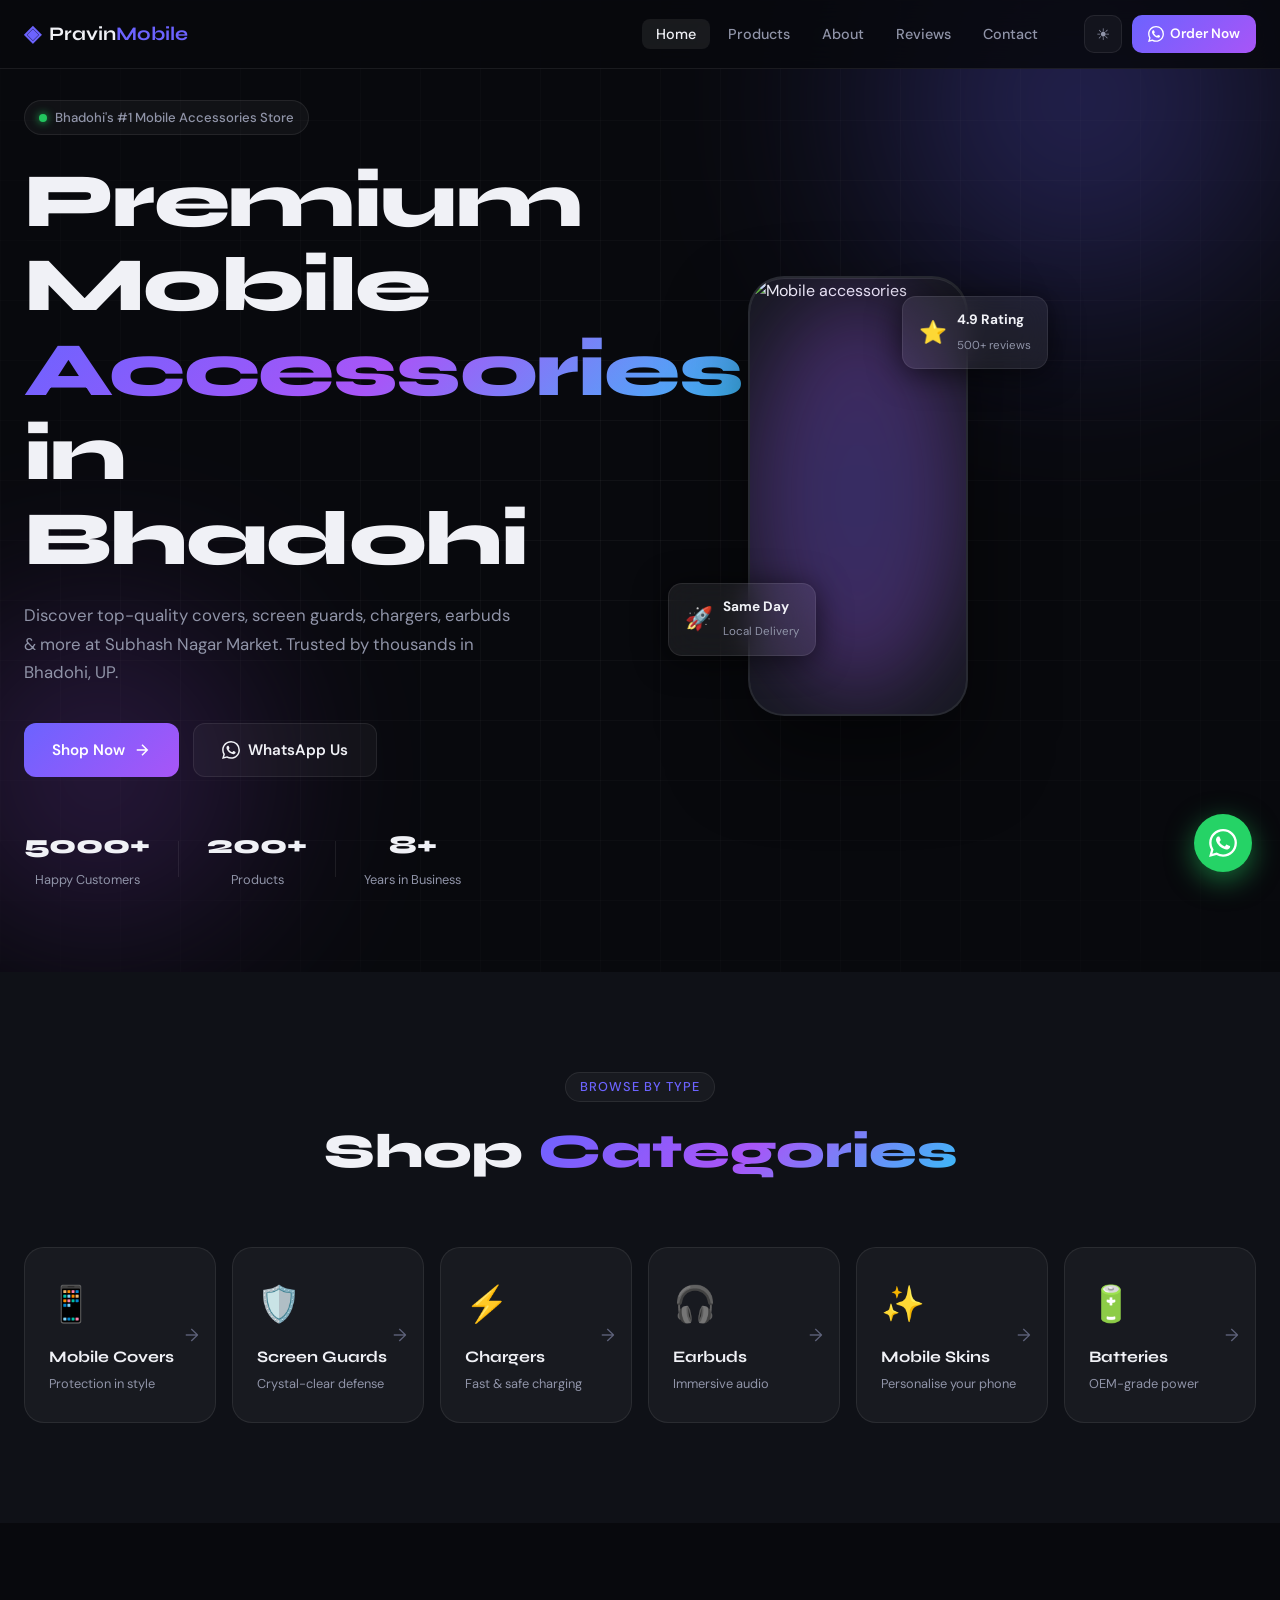
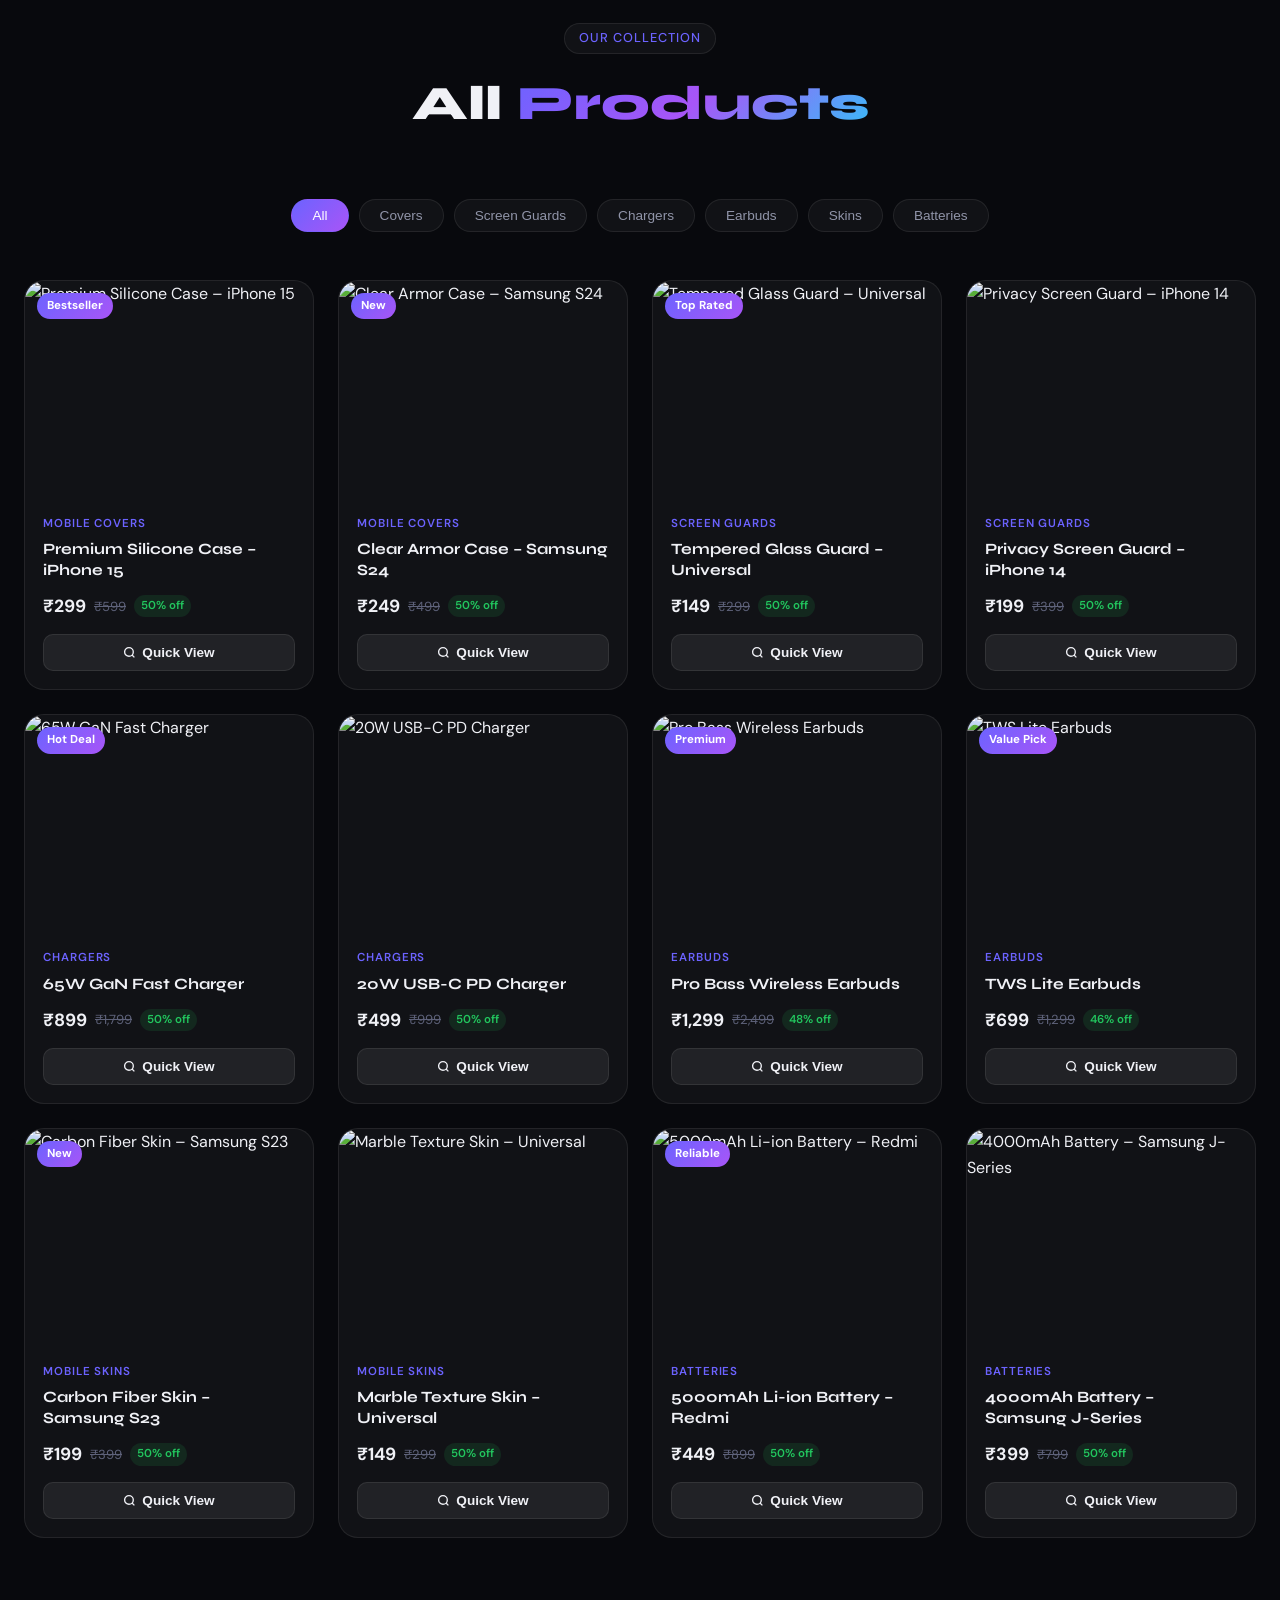
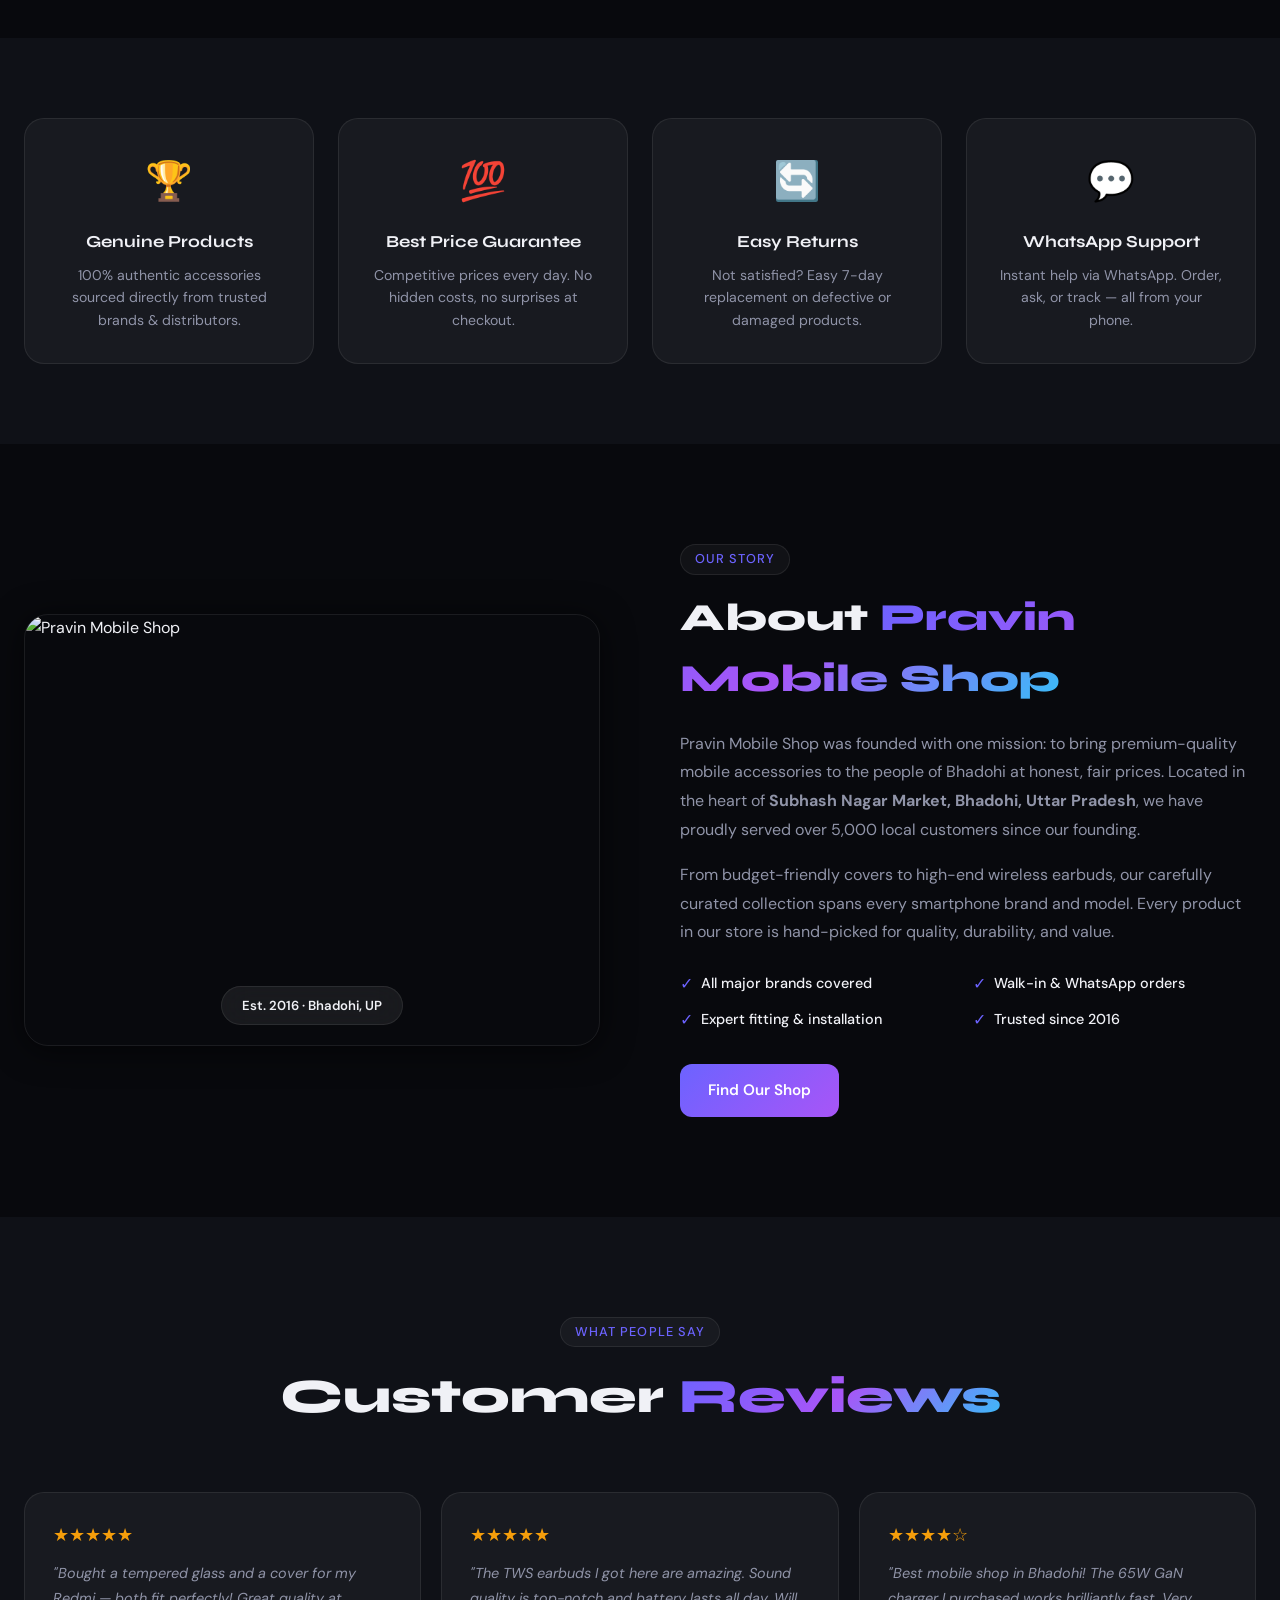
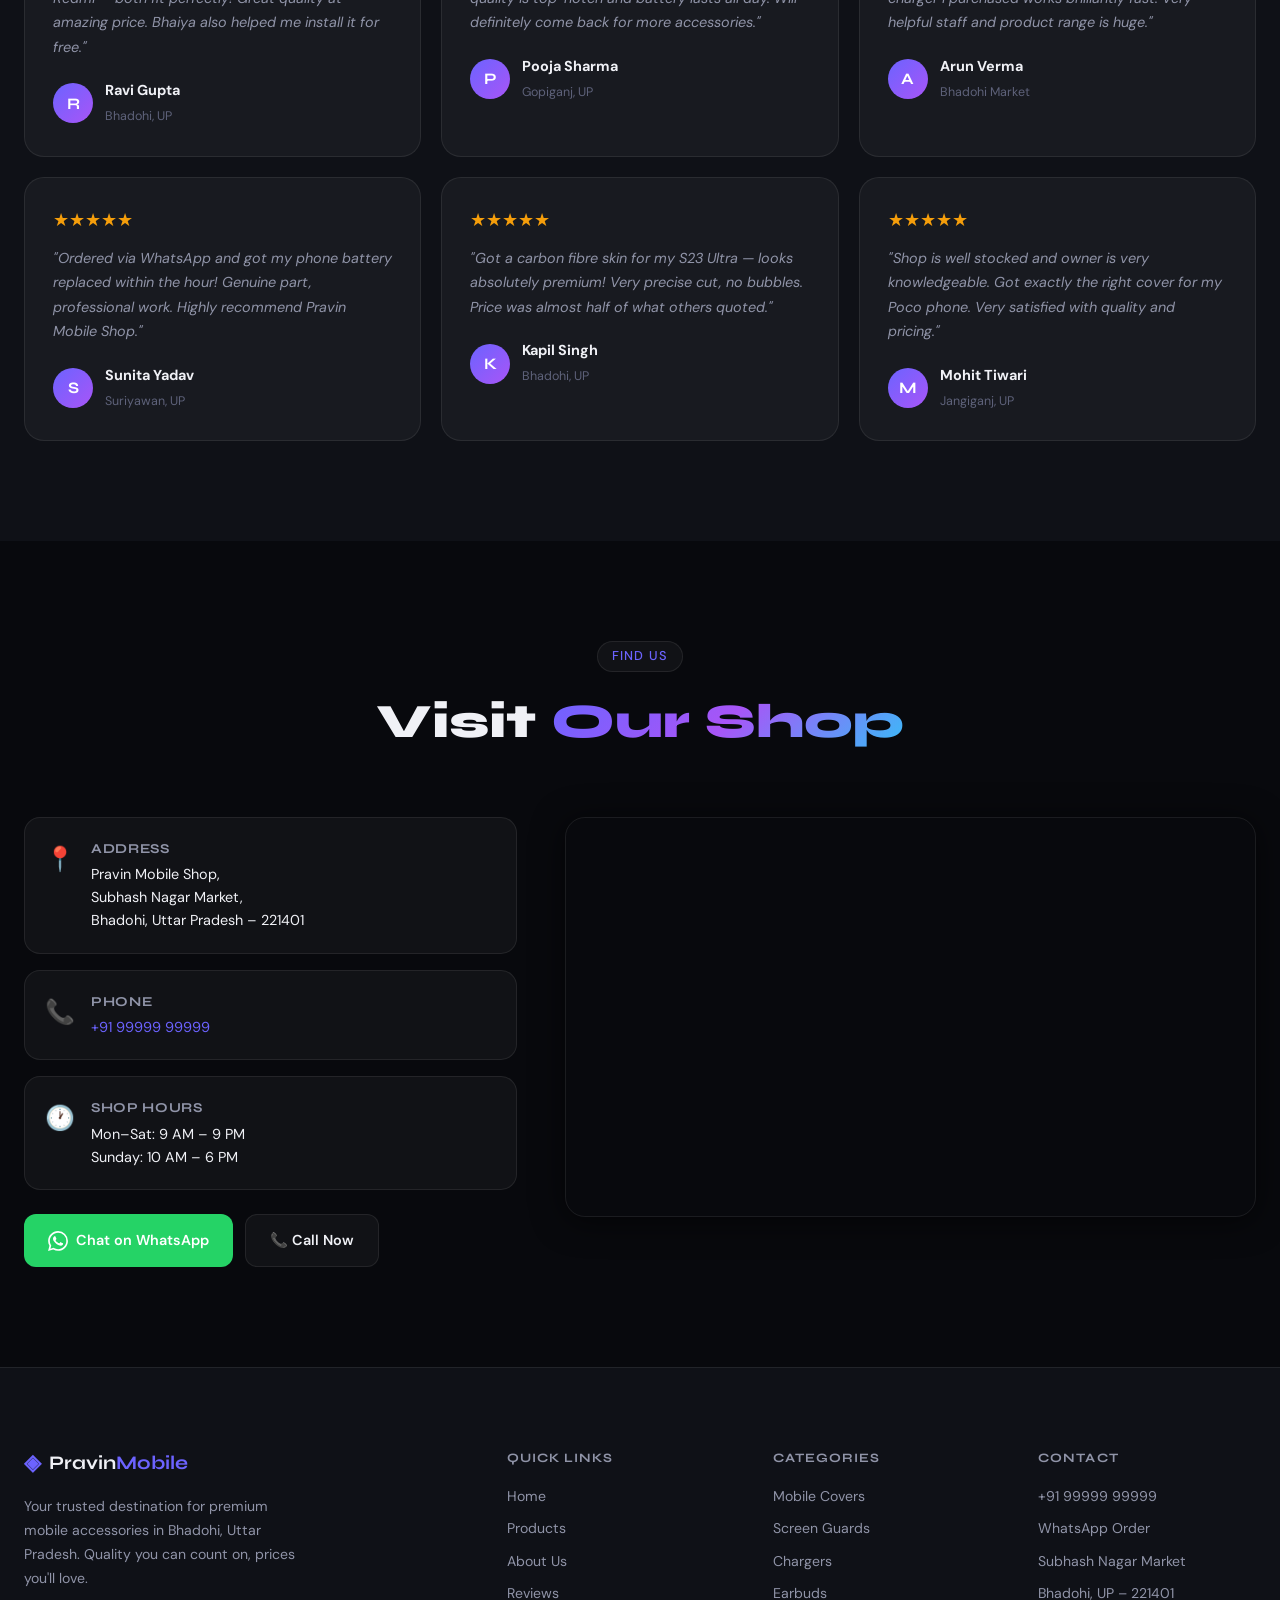
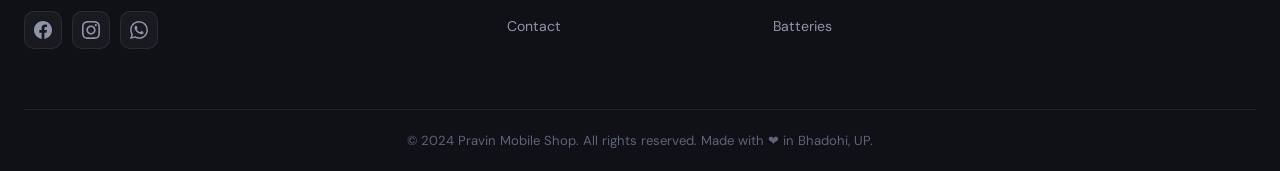
==== index.html @ cf56ceb3 "Add files via upload" ====
<!DOCTYPE html>
<html lang="en" data-theme="dark">
<head>
  <meta charset="UTF-8" />
  <meta name="viewport" content="width=device-width, initial-scale=1.0" />
  <title>Pravin Mobile Shop – Premium Accessories, Bhadohi</title>
  <meta name="description" content="Premium mobile accessories in Bhadohi, UP. Shop covers, screen guards, chargers, earbuds & more at Pravin Mobile Shop, Subhash Nagar Market." />
  <link rel="preconnect" href="https://fonts.googleapis.com" />
  <link rel="preconnect" href="https://fonts.gstatic.com" crossorigin />
  <link href="https://fonts.googleapis.com/css2?family=Syne:wght@400;600;700;800&family=DM+Sans:ital,opsz,wght@0,9..40,300;0,9..40,400;0,9..40,500;1,9..40,300&display=swap" rel="stylesheet" />
  <link rel="stylesheet" href="style.css" />
</head>
<body>

  <!-- LOADER -->
  <div id="loader">
    <div class="loader-inner">
      <div class="loader-logo">P</div>
      <div class="loader-bar"><span></span></div>
    </div>
  </div>

  <!-- NAVBAR -->
  <nav id="navbar">
    <div class="nav-container">
      <a href="#home" class="nav-logo">
        <span class="logo-icon">◈</span>
        <span>Pravin<em>Mobile</em></span>
      </a>
      <ul class="nav-links" id="navLinks">
        <li><a href="#home" class="nav-link active">Home</a></li>
        <li><a href="#products" class="nav-link">Products</a></li>
        <li><a href="#about" class="nav-link">About</a></li>
        <li><a href="#reviews" class="nav-link">Reviews</a></li>
        <li><a href="#contact" class="nav-link">Contact</a></li>
      </ul>
      <div class="nav-actions">
        <button class="theme-toggle" id="themeToggle" aria-label="Toggle theme">
          <span class="theme-icon">☀</span>
        </button>
        <a href="https://wa.me/919999999999" class="btn-nav-cta" target="_blank">
          <svg width="16" height="16" viewBox="0 0 24 24" fill="currentColor"><path d="M17.472 14.382c-.297-.149-1.758-.867-2.03-.967-.273-.099-.471-.148-.67.15-.197.297-.767.966-.94 1.164-.173.199-.347.223-.644.075-.297-.15-1.255-.463-2.39-1.475-.883-.788-1.48-1.761-1.653-2.059-.173-.297-.018-.458.13-.606.134-.133.298-.347.446-.52.149-.174.198-.298.298-.497.099-.198.05-.371-.025-.52-.075-.149-.669-1.612-.916-2.207-.242-.579-.487-.5-.669-.51-.173-.008-.371-.01-.57-.01-.198 0-.52.074-.792.372-.272.297-1.04 1.016-1.04 2.479 0 1.462 1.065 2.875 1.213 3.074.149.198 2.096 3.2 5.077 4.487.709.306 1.262.489 1.694.625.712.227 1.36.195 1.871.118.571-.085 1.758-.719 2.006-1.413.248-.694.248-1.289.173-1.413-.074-.124-.272-.198-.57-.347m-5.421 7.403h-.004a9.87 9.87 0 01-5.031-1.378l-.361-.214-3.741.982.998-3.648-.235-.374a9.86 9.86 0 01-1.51-5.26c.001-5.45 4.436-9.884 9.888-9.884 2.64 0 5.122 1.03 6.988 2.898a9.825 9.825 0 012.893 6.994c-.003 5.45-4.437 9.884-9.885 9.884m8.413-18.297A11.815 11.815 0 0012.05 0C5.495 0 .16 5.335.157 11.892c0 2.096.547 4.142 1.588 5.945L.057 24l6.305-1.654a11.882 11.882 0 005.683 1.448h.005c6.554 0 11.89-5.335 11.893-11.893a11.821 11.821 0 00-3.48-8.413z"/></svg>
          Order Now
        </a>
        <button class="hamburger" id="hamburger" aria-label="Menu">
          <span></span><span></span><span></span>
        </button>
      </div>
    </div>
  </nav>

  <!-- HERO -->
  <section id="home" class="hero">
    <div class="hero-bg">
      <div class="hero-orb orb-1"></div>
      <div class="hero-orb orb-2"></div>
      <div class="hero-grid"></div>
    </div>
    <div class="hero-content">
      <div class="hero-badge reveal">
        <span class="badge-dot"></span>
        Bhadohi's #1 Mobile Accessories Store
      </div>
      <h1 class="hero-title reveal">
        Premium Mobile<br/>
        <span class="gradient-text">Accessories</span><br/>
        in Bhadohi
      </h1>
      <p class="hero-sub reveal">
        Discover top-quality covers, screen guards, chargers, earbuds & more at Subhash Nagar Market. Trusted by thousands in Bhadohi, UP.
      </p>
      <div class="hero-cta reveal">
        <a href="#products" class="btn-primary">
          Shop Now
          <svg width="18" height="18" viewBox="0 0 24 24" fill="none" stroke="currentColor" stroke-width="2"><path d="M5 12h14M12 5l7 7-7 7"/></svg>
        </a>
        <a href="https://wa.me/919999999999" class="btn-ghost" target="_blank">
          <svg width="18" height="18" viewBox="0 0 24 24" fill="currentColor"><path d="M17.472 14.382c-.297-.149-1.758-.867-2.03-.967-.273-.099-.471-.148-.67.15-.197.297-.767.966-.94 1.164-.173.199-.347.223-.644.075-.297-.15-1.255-.463-2.39-1.475-.883-.788-1.48-1.761-1.653-2.059-.173-.297-.018-.458.13-.606.134-.133.298-.347.446-.52.149-.174.198-.298.298-.497.099-.198.05-.371-.025-.52-.075-.149-.669-1.612-.916-2.207-.242-.579-.487-.5-.669-.51-.173-.008-.371-.01-.57-.01-.198 0-.52.074-.792.372-.272.297-1.04 1.016-1.04 2.479 0 1.462 1.065 2.875 1.213 3.074.149.198 2.096 3.2 5.077 4.487.709.306 1.262.489 1.694.625.712.227 1.36.195 1.871.118.571-.085 1.758-.719 2.006-1.413.248-.694.248-1.289.173-1.413-.074-.124-.272-.198-.57-.347m-5.421 7.403h-.004a9.87 9.87 0 01-5.031-1.378l-.361-.214-3.741.982.998-3.648-.235-.374a9.86 9.86 0 01-1.51-5.26c.001-5.45 4.436-9.884 9.888-9.884 2.64 0 5.122 1.03 6.988 2.898a9.825 9.825 0 012.893 6.994c-.003 5.45-4.437 9.884-9.885 9.884m8.413-18.297A11.815 11.815 0 0012.05 0C5.495 0 .16 5.335.157 11.892c0 2.096.547 4.142 1.588 5.945L.057 24l6.305-1.654a11.882 11.882 0 005.683 1.448h.005c6.554 0 11.89-5.335 11.893-11.893a11.821 11.821 0 00-3.48-8.413z"/></svg>
          WhatsApp Us
        </a>
      </div>
      <div class="hero-stats reveal">
        <div class="stat"><strong>5000+</strong><span>Happy Customers</span></div>
        <div class="stat-divider"></div>
        <div class="stat"><strong>200+</strong><span>Products</span></div>
        <div class="stat-divider"></div>
        <div class="stat"><strong>8+</strong><span>Years in Business</span></div>
      </div>
    </div>
    <div class="hero-visual reveal">
      <div class="phone-mockup">
        <div class="phone-screen">
          <img src="https://images.unsplash.com/photo-1601593346740-925612772716?w=300&q=80" alt="Mobile accessories" />
        </div>
        <div class="phone-glow"></div>
      </div>
      <div class="floating-card card-1 reveal">
        <span class="fc-icon">⭐</span>
        <div><strong>4.9 Rating</strong><small>500+ reviews</small></div>
      </div>
      <div class="floating-card card-2 reveal">
        <span class="fc-icon">🚀</span>
        <div><strong>Same Day</strong><small>Local Delivery</small></div>
      </div>
    </div>
  </section>

  <!-- CATEGORIES -->
  <section class="categories-section">
    <div class="container">
      <div class="section-header reveal">
        <span class="section-tag">Browse by type</span>
        <h2>Shop <span class="gradient-text">Categories</span></h2>
      </div>
      <div class="categories-grid">
        <div class="cat-card reveal" data-cat="covers">
          <div class="cat-icon">📱</div>
          <h3>Mobile Covers</h3>
          <p>Protection in style</p>
          <span class="cat-arrow">→</span>
        </div>
        <div class="cat-card reveal" data-cat="screenguards">
          <div class="cat-icon">🛡️</div>
          <h3>Screen Guards</h3>
          <p>Crystal-clear defense</p>
          <span class="cat-arrow">→</span>
        </div>
        <div class="cat-card reveal" data-cat="chargers">
          <div class="cat-icon">⚡</div>
          <h3>Chargers</h3>
          <p>Fast & safe charging</p>
          <span class="cat-arrow">→</span>
        </div>
        <div class="cat-card reveal" data-cat="earbuds">
          <div class="cat-icon">🎧</div>
          <h3>Earbuds</h3>
          <p>Immersive audio</p>
          <span class="cat-arrow">→</span>
        </div>
        <div class="cat-card reveal" data-cat="skins">
          <div class="cat-icon">✨</div>
          <h3>Mobile Skins</h3>
          <p>Personalise your phone</p>
          <span class="cat-arrow">→</span>
        </div>
        <div class="cat-card reveal" data-cat="batteries">
          <div class="cat-icon">🔋</div>
          <h3>Batteries</h3>
          <p>OEM-grade power</p>
          <span class="cat-arrow">→</span>
        </div>
      </div>
    </div>
  </section>

  <!-- PRODUCTS -->
  <section id="products" class="products-section">
    <div class="container">
      <div class="section-header reveal">
        <span class="section-tag">Our Collection</span>
        <h2>All <span class="gradient-text">Products</span></h2>
      </div>
      <div class="filter-bar reveal">
        <button class="filter-btn active" data-filter="all">All</button>
        <button class="filter-btn" data-filter="covers">Covers</button>
        <button class="filter-btn" data-filter="screenguards">Screen Guards</button>
        <button class="filter-btn" data-filter="chargers">Chargers</button>
        <button class="filter-btn" data-filter="earbuds">Earbuds</button>
        <button class="filter-btn" data-filter="skins">Skins</button>
        <button class="filter-btn" data-filter="batteries">Batteries</button>
      </div>
      <div class="products-grid" id="productsGrid">
        <!-- injected by JS -->
      </div>
    </div>
  </section>

  <!-- TRUST SECTION -->
  <section class="trust-section">
    <div class="container">
      <div class="trust-grid">
        <div class="trust-item reveal">
          <div class="trust-icon">🏆</div>
          <h3>Genuine Products</h3>
          <p>100% authentic accessories sourced directly from trusted brands & distributors.</p>
        </div>
        <div class="trust-item reveal">
          <div class="trust-icon">💯</div>
          <h3>Best Price Guarantee</h3>
          <p>Competitive prices every day. No hidden costs, no surprises at checkout.</p>
        </div>
        <div class="trust-item reveal">
          <div class="trust-icon">🔄</div>
          <h3>Easy Returns</h3>
          <p>Not satisfied? Easy 7-day replacement on defective or damaged products.</p>
        </div>
        <div class="trust-item reveal">
          <div class="trust-icon">💬</div>
          <h3>WhatsApp Support</h3>
          <p>Instant help via WhatsApp. Order, ask, or track — all from your phone.</p>
        </div>
      </div>
    </div>
  </section>

  <!-- ABOUT -->
  <section id="about" class="about-section">
    <div class="container">
      <div class="about-grid">
        <div class="about-visual reveal">
          <div class="about-img-wrap">
            <img src="https://images.unsplash.com/photo-1472851294608-062f824d29cc?w=600&q=80" alt="Pravin Mobile Shop" />
            <div class="about-badge-pill">Est. 2016 · Bhadohi, UP</div>
          </div>
        </div>
        <div class="about-text reveal">
          <span class="section-tag">Our Story</span>
          <h2>About <span class="gradient-text">Pravin Mobile Shop</span></h2>
          <p>Pravin Mobile Shop was founded with one mission: to bring premium-quality mobile accessories to the people of Bhadohi at honest, fair prices. Located in the heart of <strong>Subhash Nagar Market, Bhadohi, Uttar Pradesh</strong>, we have proudly served over 5,000 local customers since our founding.</p>
          <p>From budget-friendly covers to high-end wireless earbuds, our carefully curated collection spans every smartphone brand and model. Every product in our store is hand-picked for quality, durability, and value.</p>
          <div class="about-highlights">
            <div class="ah-item"><span>✓</span> All major brands covered</div>
            <div class="ah-item"><span>✓</span> Walk-in & WhatsApp orders</div>
            <div class="ah-item"><span>✓</span> Expert fitting & installation</div>
            <div class="ah-item"><span>✓</span> Trusted since 2016</div>
          </div>
          <a href="#contact" class="btn-primary">Find Our Shop</a>
        </div>
      </div>
    </div>
  </section>

  <!-- REVIEWS -->
  <section id="reviews" class="reviews-section">
    <div class="container">
      <div class="section-header reveal">
        <span class="section-tag">What people say</span>
        <h2>Customer <span class="gradient-text">Reviews</span></h2>
      </div>
      <div class="reviews-grid">
        <div class="review-card reveal">
          <div class="review-stars">★★★★★</div>
          <p>"Bought a tempered glass and a cover for my Redmi — both fit perfectly! Great quality at amazing price. Bhaiya also helped me install it for free."</p>
          <div class="reviewer">
            <div class="reviewer-avatar">R</div>
            <div><strong>Ravi Gupta</strong><small>Bhadohi, UP</small></div>
          </div>
        </div>
        <div class="review-card reveal">
          <div class="review-stars">★★★★★</div>
          <p>"The TWS earbuds I got here are amazing. Sound quality is top-notch and battery lasts all day. Will definitely come back for more accessories."</p>
          <div class="reviewer">
            <div class="reviewer-avatar">P</div>
            <div><strong>Pooja Sharma</strong><small>Gopiganj, UP</small></div>
          </div>
        </div>
        <div class="review-card reveal">
          <div class="review-stars">★★★★☆</div>
          <p>"Best mobile shop in Bhadohi! The 65W GaN charger I purchased works brilliantly fast. Very helpful staff and product range is huge."</p>
          <div class="reviewer">
            <div class="reviewer-avatar">A</div>
            <div><strong>Arun Verma</strong><small>Bhadohi Market</small></div>
          </div>
        </div>
        <div class="review-card reveal">
          <div class="review-stars">★★★★★</div>
          <p>"Ordered via WhatsApp and got my phone battery replaced within the hour! Genuine part, professional work. Highly recommend Pravin Mobile Shop."</p>
          <div class="reviewer">
            <div class="reviewer-avatar">S</div>
            <div><strong>Sunita Yadav</strong><small>Suriyawan, UP</small></div>
          </div>
        </div>
        <div class="review-card reveal">
          <div class="review-stars">★★★★★</div>
          <p>"Got a carbon fibre skin for my S23 Ultra — looks absolutely premium! Very precise cut, no bubbles. Price was almost half of what others quoted."</p>
          <div class="reviewer">
            <div class="reviewer-avatar">K</div>
            <div><strong>Kapil Singh</strong><small>Bhadohi, UP</small></div>
          </div>
        </div>
        <div class="review-card reveal">
          <div class="review-stars">★★★★★</div>
          <p>"Shop is well stocked and owner is very knowledgeable. Got exactly the right cover for my Poco phone. Very satisfied with quality and pricing."</p>
          <div class="reviewer">
            <div class="reviewer-avatar">M</div>
            <div><strong>Mohit Tiwari</strong><small>Jangiganj, UP</small></div>
          </div>
        </div>
      </div>
    </div>
  </section>

  <!-- MAP + CONTACT -->
  <section id="contact" class="contact-section">
    <div class="container">
      <div class="section-header reveal">
        <span class="section-tag">Find Us</span>
        <h2>Visit <span class="gradient-text">Our Shop</span></h2>
      </div>
      <div class="contact-grid">
        <div class="contact-info reveal">
          <div class="contact-card">
            <div class="cc-icon">📍</div>
            <div>
              <h4>Address</h4>
              <p>Pravin Mobile Shop,<br/>Subhash Nagar Market,<br/>Bhadohi, Uttar Pradesh – 221401</p>
            </div>
          </div>
          <div class="contact-card">
            <div class="cc-icon">📞</div>
            <div>
              <h4>Phone</h4>
              <p><a href="tel:+919999999999">+91 99999 99999</a></p>
            </div>
          </div>
          <div class="contact-card">
            <div class="cc-icon">🕐</div>
            <div>
              <h4>Shop Hours</h4>
              <p>Mon–Sat: 9 AM – 9 PM<br/>Sunday: 10 AM – 6 PM</p>
            </div>
          </div>
          <div class="contact-actions">
            <a href="https://wa.me/919999999999" class="btn-whatsapp" target="_blank">
              <svg width="20" height="20" viewBox="0 0 24 24" fill="currentColor"><path d="M17.472 14.382c-.297-.149-1.758-.867-2.03-.967-.273-.099-.471-.148-.67.15-.197.297-.767.966-.94 1.164-.173.199-.347.223-.644.075-.297-.15-1.255-.463-2.39-1.475-.883-.788-1.48-1.761-1.653-2.059-.173-.297-.018-.458.13-.606.134-.133.298-.347.446-.52.149-.174.198-.298.298-.497.099-.198.05-.371-.025-.52-.075-.149-.669-1.612-.916-2.207-.242-.579-.487-.5-.669-.51-.173-.008-.371-.01-.57-.01-.198 0-.52.074-.792.372-.272.297-1.04 1.016-1.04 2.479 0 1.462 1.065 2.875 1.213 3.074.149.198 2.096 3.2 5.077 4.487.709.306 1.262.489 1.694.625.712.227 1.36.195 1.871.118.571-.085 1.758-.719 2.006-1.413.248-.694.248-1.289.173-1.413-.074-.124-.272-.198-.57-.347m-5.421 7.403h-.004a9.87 9.87 0 01-5.031-1.378l-.361-.214-3.741.982.998-3.648-.235-.374a9.86 9.86 0 01-1.51-5.26c.001-5.45 4.436-9.884 9.888-9.884 2.64 0 5.122 1.03 6.988 2.898a9.825 9.825 0 012.893 6.994c-.003 5.45-4.437 9.884-9.885 9.884m8.413-18.297A11.815 11.815 0 0012.05 0C5.495 0 .16 5.335.157 11.892c0 2.096.547 4.142 1.588 5.945L.057 24l6.305-1.654a11.882 11.882 0 005.683 1.448h.005c6.554 0 11.89-5.335 11.893-11.893a11.821 11.821 0 00-3.48-8.413z"/></svg>
              Chat on WhatsApp
            </a>
            <a href="tel:+919999999999" class="btn-call">
              📞 Call Now
            </a>
          </div>
        </div>
        <div class="map-wrap reveal">
          <iframe
            src="https://www.google.com/maps/embed?pb=!1m18!1m12!1m3!1d57802.42831753!2d82.5432!3d25.3974!2m3!1f0!2f0!3f0!3m2!1i1024!2i768!4f13.1!3m3!1m2!1s0x398fc6be13d49a6f%3A0x20f4dde5e0bd2c40!2sBhadohi%2C%20Uttar%20Pradesh!5e0!3m2!1sen!2sin!4v1234567890"
            width="100%" height="100%" style="border:0;" allowfullscreen="" loading="lazy" referrerpolicy="no-referrer-when-downgrade" title="Pravin Mobile Shop Location">
          </iframe>
        </div>
      </div>
    </div>
  </section>

  <!-- FOOTER -->
  <footer class="footer">
    <div class="container">
      <div class="footer-grid">
        <div class="footer-brand">
          <a href="#home" class="nav-logo">
            <span class="logo-icon">◈</span>
            <span>Pravin<em>Mobile</em></span>
          </a>
          <p>Your trusted destination for premium mobile accessories in Bhadohi, Uttar Pradesh. Quality you can count on, prices you'll love.</p>
          <div class="social-links">
            <a href="#" aria-label="Facebook" class="social-btn">
              <svg width="18" height="18" viewBox="0 0 24 24" fill="currentColor"><path d="M24 12.073c0-6.627-5.373-12-12-12s-12 5.373-12 12c0 5.99 4.388 10.954 10.125 11.854v-8.385H7.078v-3.47h3.047V9.43c0-3.007 1.792-4.669 4.533-4.669 1.312 0 2.686.235 2.686.235v2.953H15.83c-1.491 0-1.956.925-1.956 1.874v2.25h3.328l-.532 3.47h-2.796v8.385C19.612 23.027 24 18.062 24 12.073z"/></svg>
            </a>
            <a href="#" aria-label="Instagram" class="social-btn">
              <svg width="18" height="18" viewBox="0 0 24 24" fill="currentColor"><path d="M12 2.163c3.204 0 3.584.012 4.85.07 3.252.148 4.771 1.691 4.919 4.919.058 1.265.069 1.645.069 4.849 0 3.205-.012 3.584-.069 4.849-.149 3.225-1.664 4.771-4.919 4.919-1.266.058-1.644.07-4.85.07-3.204 0-3.584-.012-4.849-.07-3.26-.149-4.771-1.699-4.919-4.92-.058-1.265-.07-1.644-.07-4.849 0-3.204.013-3.583.07-4.849.149-3.227 1.664-4.771 4.919-4.919 1.266-.057 1.645-.069 4.849-.069zm0-2.163c-3.259 0-3.667.014-4.947.072-4.358.2-6.78 2.618-6.98 6.98-.059 1.281-.073 1.689-.073 4.948 0 3.259.014 3.668.072 4.948.2 4.358 2.618 6.78 6.98 6.98 1.281.058 1.689.072 4.948.072 3.259 0 3.668-.014 4.948-.072 4.354-.2 6.782-2.618 6.979-6.98.059-1.28.073-1.689.073-4.948 0-3.259-.014-3.667-.072-4.947-.196-4.354-2.617-6.78-6.979-6.98-1.281-.059-1.69-.073-4.949-.073zm0 5.838c-3.403 0-6.162 2.759-6.162 6.162s2.759 6.163 6.162 6.163 6.162-2.759 6.162-6.163c0-3.403-2.759-6.162-6.162-6.162zm0 10.162c-2.209 0-4-1.79-4-4 0-2.209 1.791-4 4-4s4 1.791 4 4c0 2.21-1.791 4-4 4zm6.406-11.845c-.796 0-1.441.645-1.441 1.44s.645 1.44 1.441 1.44c.795 0 1.439-.645 1.439-1.44s-.644-1.44-1.439-1.44z"/></svg>
            </a>
            <a href="https://wa.me/919999999999" aria-label="WhatsApp" class="social-btn">
              <svg width="18" height="18" viewBox="0 0 24 24" fill="currentColor"><path d="M17.472 14.382c-.297-.149-1.758-.867-2.03-.967-.273-.099-.471-.148-.67.15-.197.297-.767.966-.94 1.164-.173.199-.347.223-.644.075-.297-.15-1.255-.463-2.39-1.475-.883-.788-1.48-1.761-1.653-2.059-.173-.297-.018-.458.13-.606.134-.133.298-.347.446-.52.149-.174.198-.298.298-.497.099-.198.05-.371-.025-.52-.075-.149-.669-1.612-.916-2.207-.242-.579-.487-.5-.669-.51-.173-.008-.371-.01-.57-.01-.198 0-.52.074-.792.372-.272.297-1.04 1.016-1.04 2.479 0 1.462 1.065 2.875 1.213 3.074.149.198 2.096 3.2 5.077 4.487.709.306 1.262.489 1.694.625.712.227 1.36.195 1.871.118.571-.085 1.758-.719 2.006-1.413.248-.694.248-1.289.173-1.413-.074-.124-.272-.198-.57-.347m-5.421 7.403h-.004a9.87 9.87 0 01-5.031-1.378l-.361-.214-3.741.982.998-3.648-.235-.374a9.86 9.86 0 01-1.51-5.26c.001-5.45 4.436-9.884 9.888-9.884 2.64 0 5.122 1.03 6.988 2.898a9.825 9.825 0 012.893 6.994c-.003 5.45-4.437 9.884-9.885 9.884m8.413-18.297A11.815 11.815 0 0012.05 0C5.495 0 .16 5.335.157 11.892c0 2.096.547 4.142 1.588 5.945L.057 24l6.305-1.654a11.882 11.882 0 005.683 1.448h.005c6.554 0 11.89-5.335 11.893-11.893a11.821 11.821 0 00-3.48-8.413z"/></svg>
            </a>
          </div>
        </div>
        <div class="footer-links-col">
          <h5>Quick Links</h5>
          <ul>
            <li><a href="#home">Home</a></li>
            <li><a href="#products">Products</a></li>
            <li><a href="#about">About Us</a></li>
            <li><a href="#reviews">Reviews</a></li>
            <li><a href="#contact">Contact</a></li>
          </ul>
        </div>
        <div class="footer-links-col">
          <h5>Categories</h5>
          <ul>
            <li><a href="#products">Mobile Covers</a></li>
            <li><a href="#products">Screen Guards</a></li>
            <li><a href="#products">Chargers</a></li>
            <li><a href="#products">Earbuds</a></li>
            <li><a href="#products">Batteries</a></li>
          </ul>
        </div>
        <div class="footer-links-col">
          <h5>Contact</h5>
          <ul>
            <li><a href="tel:+919999999999">+91 99999 99999</a></li>
            <li><a href="https://wa.me/919999999999">WhatsApp Order</a></li>
            <li>Subhash Nagar Market</li>
            <li>Bhadohi, UP – 221401</li>
          </ul>
        </div>
      </div>
      <div class="footer-bottom">
        <p>© 2024 Pravin Mobile Shop. All rights reserved. Made with ❤ in Bhadohi, UP.</p>
      </div>
    </div>
  </footer>

  <!-- PRODUCT MODAL -->
  <div id="productModal" class="modal-overlay" role="dialog" aria-modal="true" aria-labelledby="modalTitle">
    <div class="modal-box">
      <button class="modal-close" id="modalClose" aria-label="Close">✕</button>
      <div class="modal-grid">
        <div class="modal-img-wrap">
          <img id="modalImg" src="" alt="" />
          <span id="modalBadge" class="modal-badge"></span>
        </div>
        <div class="modal-info">
          <span class="modal-cat" id="modalCat"></span>
          <h2 id="modalTitle"></h2>
          <div class="modal-price-row">
            <span class="modal-price" id="modalPrice"></span>
            <span class="modal-orig" id="modalOrig"></span>
            <span class="modal-discount" id="modalDiscount"></span>
          </div>
          <p class="modal-desc" id="modalDesc"></p>
          <a id="modalWA" href="#" class="btn-whatsapp" target="_blank">
            <svg width="20" height="20" viewBox="0 0 24 24" fill="currentColor"><path d="M17.472 14.382c-.297-.149-1.758-.867-2.03-.967-.273-.099-.471-.148-.67.15-.197.297-.767.966-.94 1.164-.173.199-.347.223-.644.075-.297-.15-1.255-.463-2.39-1.475-.883-.788-1.48-1.761-1.653-2.059-.173-.297-.018-.458.13-.606.134-.133.298-.347.446-.52.149-.174.198-.298.298-.497.099-.198.05-.371-.025-.52-.075-.149-.669-1.612-.916-2.207-.242-.579-.487-.5-.669-.51-.173-.008-.371-.01-.57-.01-.198 0-.52.074-.792.372-.272.297-1.04 1.016-1.04 2.479 0 1.462 1.065 2.875 1.213 3.074.149.198 2.096 3.2 5.077 4.487.709.306 1.262.489 1.694.625.712.227 1.36.195 1.871.118.571-.085 1.758-.719 2.006-1.413.248-.694.248-1.289.173-1.413-.074-.124-.272-.198-.57-.347m-5.421 7.403h-.004a9.87 9.87 0 01-5.031-1.378l-.361-.214-3.741.982.998-3.648-.235-.374a9.86 9.86 0 01-1.51-5.26c.001-5.45 4.436-9.884 9.888-9.884 2.64 0 5.122 1.03 6.988 2.898a9.825 9.825 0 012.893 6.994c-.003 5.45-4.437 9.884-9.885 9.884m8.413-18.297A11.815 11.815 0 0012.05 0C5.495 0 .16 5.335.157 11.892c0 2.096.547 4.142 1.588 5.945L.057 24l6.305-1.654a11.882 11.882 0 005.683 1.448h.005c6.554 0 11.89-5.335 11.893-11.893a11.821 11.821 0 00-3.48-8.413z"/></svg>
            Order on WhatsApp
          </a>
        </div>
      </div>
    </div>
  </div>

  <!-- FLOATING WA BUTTON -->
  <a href="https://wa.me/919999999999" class="wa-float" target="_blank" aria-label="WhatsApp">
    <svg width="28" height="28" viewBox="0 0 24 24" fill="currentColor"><path d="M17.472 14.382c-.297-.149-1.758-.867-2.03-.967-.273-.099-.471-.148-.67.15-.197.297-.767.966-.94 1.164-.173.199-.347.223-.644.075-.297-.15-1.255-.463-2.39-1.475-.883-.788-1.48-1.761-1.653-2.059-.173-.297-.018-.458.13-.606.134-.133.298-.347.446-.52.149-.174.198-.298.298-.497.099-.198.05-.371-.025-.52-.075-.149-.669-1.612-.916-2.207-.242-.579-.487-.5-.669-.51-.173-.008-.371-.01-.57-.01-.198 0-.52.074-.792.372-.272.297-1.04 1.016-1.04 2.479 0 1.462 1.065 2.875 1.213 3.074.149.198 2.096 3.2 5.077 4.487.709.306 1.262.489 1.694.625.712.227 1.36.195 1.871.118.571-.085 1.758-.719 2.006-1.413.248-.694.248-1.289.173-1.413-.074-.124-.272-.198-.57-.347m-5.421 7.403h-.004a9.87 9.87 0 01-5.031-1.378l-.361-.214-3.741.982.998-3.648-.235-.374a9.86 9.86 0 01-1.51-5.26c.001-5.45 4.436-9.884 9.888-9.884 2.64 0 5.122 1.03 6.988 2.898a9.825 9.825 0 012.893 6.994c-.003 5.45-4.437 9.884-9.885 9.884m8.413-18.297A11.815 11.815 0 0012.05 0C5.495 0 .16 5.335.157 11.892c0 2.096.547 4.142 1.588 5.945L.057 24l6.305-1.654a11.882 11.882 0 005.683 1.448h.005c6.554 0 11.89-5.335 11.893-11.893a11.821 11.821 0 00-3.48-8.413z"/></svg>
  </a>

  <script src="script.js"></script>
</body>
</html>
---- style.css ----
/* ===== RESET & BASE ===== */
*, *::before, *::after { box-sizing: border-box; margin: 0; padding: 0; }
html { scroll-behavior: smooth; font-size: 16px; }
body { font-family: 'DM Sans', sans-serif; line-height: 1.6; overflow-x: hidden; transition: background .3s, color .3s; }
a { text-decoration: none; color: inherit; }
ul { list-style: none; }
img { max-width: 100%; display: block; }

/* ===== CSS VARIABLES ===== */
[data-theme="dark"] {
  --bg: #08090d;
  --bg2: #0f1117;
  --bg3: #161820;
  --surface: rgba(255,255,255,0.04);
  --surface2: rgba(255,255,255,0.07);
  --border: rgba(255,255,255,0.08);
  --text: #f0f1f6;
  --text2: #9094a8;
  --text3: #5e627a;
  --accent: #6c63ff;
  --accent2: #a855f7;
  --accent3: #38bdf8;
  --green: #22c55e;
  --nav-bg: rgba(8,9,13,0.85);
  --card-shadow: 0 4px 32px rgba(0,0,0,0.6);
  --glow: rgba(108,99,255,0.25);
}
[data-theme="light"] {
  --bg: #f8f9ff;
  --bg2: #eef0fb;
  --bg3: #e4e7f8;
  --surface: rgba(255,255,255,0.7);
  --surface2: rgba(255,255,255,0.9);
  --border: rgba(0,0,0,0.08);
  --text: #0f1117;
  --text2: #4a4f6a;
  --text3: #9094a8;
  --accent: #5b52e8;
  --accent2: #9333ea;
  --accent3: #0ea5e9;
  --green: #16a34a;
  --nav-bg: rgba(248,249,255,0.9);
  --card-shadow: 0 4px 24px rgba(0,0,0,0.08);
  --glow: rgba(91,82,232,0.15);
}

/* ===== TYPOGRAPHY ===== */
h1,h2,h3,h4,h5 { font-family: 'Syne', sans-serif; color: var(--text); }
body { background: var(--bg); color: var(--text); }

.gradient-text {
  background: linear-gradient(135deg, var(--accent) 0%, var(--accent2) 50%, var(--accent3) 100%);
  -webkit-background-clip: text;
  -webkit-text-fill-color: transparent;
  background-clip: text;
}

/* ===== LOADER ===== */
#loader {
  position: fixed; inset: 0; z-index: 9999;
  background: var(--bg);
  display: flex; align-items: center; justify-content: center;
  transition: opacity .5s, visibility .5s;
}
#loader.done { opacity: 0; visibility: hidden; pointer-events: none; }
.loader-inner { text-align: center; }
.loader-logo {
  width: 64px; height: 64px; border-radius: 18px;
  background: linear-gradient(135deg, var(--accent), var(--accent2));
  display: flex; align-items: center; justify-content: center;
  font-family: 'Syne', sans-serif; font-size: 2rem; font-weight: 800;
  color: #fff; margin: 0 auto 20px;
  animation: pulse 1s ease-in-out infinite alternate;
}
@keyframes pulse { from { transform: scale(1); } to { transform: scale(1.08); } }
.loader-bar {
  width: 160px; height: 3px; background: var(--border);
  border-radius: 99px; overflow: hidden;
}
.loader-bar span {
  display: block; height: 100%; border-radius: 99px;
  background: linear-gradient(90deg, var(--accent), var(--accent2));
  animation: loadBar 1.4s ease-in-out infinite;
}
@keyframes loadBar {
  0% { width: 0; margin-left: 0; }
  50% { width: 100%; margin-left: 0; }
  100% { width: 0; margin-left: 100%; }
}

/* ===== NAVBAR ===== */
#navbar {
  position: fixed; top: 0; left: 0; right: 0; z-index: 1000;
  padding: 0;
  background: var(--nav-bg);
  backdrop-filter: blur(20px);
  -webkit-backdrop-filter: blur(20px);
  border-bottom: 1px solid var(--border);
  transition: all .3s;
}
#navbar.scrolled { box-shadow: 0 4px 32px rgba(0,0,0,0.3); }
.nav-container {
  max-width: 1280px; margin: 0 auto;
  padding: 0 24px;
  display: flex; align-items: center; height: 68px; gap: 32px;
}
.nav-logo {
  display: flex; align-items: center; gap: 8px;
  font-family: 'Syne', sans-serif; font-size: 1.2rem; font-weight: 700;
  color: var(--text);
}
.nav-logo em { color: var(--accent); font-style: normal; }
.logo-icon { font-size: 1.4rem; color: var(--accent); line-height: 1; }
.nav-links {
  display: flex; gap: 4px; margin-left: auto;
}
.nav-link {
  padding: 6px 14px; border-radius: 8px;
  font-size: .9rem; font-weight: 500;
  color: var(--text2); transition: all .2s;
}
.nav-link:hover, .nav-link.active { color: var(--text); background: var(--surface2); }
.nav-actions { display: flex; align-items: center; gap: 10px; }
.theme-toggle {
  width: 38px; height: 38px; border-radius: 10px;
  background: var(--surface); border: 1px solid var(--border);
  cursor: pointer; display: flex; align-items: center; justify-content: center;
  font-size: 1rem; color: var(--text2); transition: all .2s;
}
.theme-toggle:hover { background: var(--surface2); color: var(--text); }
.btn-nav-cta {
  display: flex; align-items: center; gap: 6px;
  padding: 8px 16px; border-radius: 10px;
  background: linear-gradient(135deg, var(--accent), var(--accent2));
  color: #fff; font-size: .85rem; font-weight: 600;
  transition: all .2s; white-space: nowrap;
}
.btn-nav-cta:hover { opacity: .9; transform: translateY(-1px); box-shadow: 0 4px 16px var(--glow); }
.hamburger {
  display: none; flex-direction: column; gap: 5px;
  background: none; border: none; cursor: pointer; padding: 4px;
}
.hamburger span {
  display: block; width: 24px; height: 2px;
  background: var(--text); border-radius: 2px; transition: all .3s;
}
.hamburger.open span:nth-child(1) { transform: translateY(7px) rotate(45deg); }
.hamburger.open span:nth-child(2) { opacity: 0; }
.hamburger.open span:nth-child(3) { transform: translateY(-7px) rotate(-45deg); }

/* ===== CONTAINER ===== */
.container { max-width: 1280px; margin: 0 auto; padding: 0 24px; }

/* ===== SECTION HEADER ===== */
.section-header { text-align: center; margin-bottom: 56px; }
.section-tag {
  display: inline-block; padding: 4px 14px; border-radius: 99px;
  background: var(--surface); border: 1px solid var(--border);
  font-size: .8rem; font-weight: 500; color: var(--accent);
  letter-spacing: .08em; text-transform: uppercase; margin-bottom: 12px;
}
.section-header h2 { font-size: clamp(2rem, 4vw, 3rem); font-weight: 800; }

/* ===== BUTTONS ===== */
.btn-primary {
  display: inline-flex; align-items: center; gap: 8px;
  padding: 14px 28px; border-radius: 12px;
  background: linear-gradient(135deg, var(--accent), var(--accent2));
  color: #fff; font-weight: 600; font-size: .95rem;
  transition: all .25s; border: none; cursor: pointer;
}
.btn-primary:hover { transform: translateY(-2px); box-shadow: 0 8px 28px var(--glow); }

.btn-ghost {
  display: inline-flex; align-items: center; gap: 8px;
  padding: 14px 28px; border-radius: 12px;
  background: var(--surface); border: 1px solid var(--border);
  color: var(--text); font-weight: 600; font-size: .95rem;
  transition: all .25s;
}
.btn-ghost:hover { background: var(--surface2); transform: translateY(-2px); }

.btn-whatsapp {
  display: inline-flex; align-items: center; gap: 8px;
  padding: 14px 24px; border-radius: 12px;
  background: #25D366; color: #fff;
  font-weight: 600; font-size: .9rem; transition: all .25s;
}
.btn-whatsapp:hover { background: #1eb659; transform: translateY(-2px); box-shadow: 0 6px 20px rgba(37,211,102,.35); }

.btn-call {
  display: inline-flex; align-items: center; gap: 8px;
  padding: 14px 24px; border-radius: 12px;
  background: var(--surface); border: 1px solid var(--border);
  color: var(--text); font-weight: 600; font-size: .9rem; transition: all .25s;
}
.btn-call:hover { background: var(--surface2); transform: translateY(-2px); }

/* ===== HERO ===== */
.hero {
  min-height: 100vh; padding: 100px 24px 80px;
  max-width: 1280px; margin: 0 auto;
  display: flex; align-items: center; gap: 64px;
  position: relative; isolation: isolate;
}
.hero-content, .hero-visual { position: relative; z-index: 1; }
.hero-bg {
  position: absolute; inset: 0; pointer-events: none; z-index: 0; overflow: hidden;
}
.hero-orb {
  position: absolute; border-radius: 50%; filter: blur(100px); opacity: .4;
  animation: orbFloat 8s ease-in-out infinite;
}
.orb-1 {
  width: 600px; height: 600px;
  background: radial-gradient(circle, var(--accent) 0%, transparent 70%);
  top: -200px; right: -100px;
}
.orb-2 {
  width: 400px; height: 400px;
  background: radial-gradient(circle, var(--accent2) 0%, transparent 70%);
  bottom: 0; left: -100px; animation-delay: -4s;
}
@keyframes orbFloat {
  0%,100% { transform: translate(0,0) scale(1); }
  50% { transform: translate(30px,-40px) scale(1.05); }
}
.hero-grid {
  position: absolute; inset: 0;
  background-image:
    linear-gradient(var(--border) 1px, transparent 1px),
    linear-gradient(90deg, var(--border) 1px, transparent 1px);
  background-size: 60px 60px;
  mask-image: radial-gradient(ellipse 80% 80% at 50% 50%, black 0%, transparent 100%);
  opacity: .5;
}
.hero-content { flex: 1; max-width: 600px; }
.hero-badge {
  display: inline-flex; align-items: center; gap: 8px;
  padding: 6px 14px; border-radius: 99px;
  background: var(--surface); border: 1px solid var(--border);
  font-size: .82rem; font-weight: 500; color: var(--text2);
  margin-bottom: 24px;
}
.badge-dot {
  width: 8px; height: 8px; border-radius: 50%;
  background: var(--green); box-shadow: 0 0 8px var(--green);
  animation: blink 1.5s ease-in-out infinite;
}
@keyframes blink { 0%,100% { opacity: 1; } 50% { opacity: .4; } }
.hero-title {
  font-size: clamp(2.6rem, 6vw, 4.8rem); font-weight: 800;
  line-height: 1.1; margin-bottom: 20px; letter-spacing: -.02em;
}
.hero-sub {
  font-size: 1.05rem; color: var(--text2);
  max-width: 500px; line-height: 1.7; margin-bottom: 36px;
}
.hero-cta { display: flex; gap: 14px; flex-wrap: wrap; margin-bottom: 48px; }
.hero-stats { display: flex; align-items: center; gap: 0; }
.stat { text-align: center; padding: 0 28px; }
.stat:first-child { padding-left: 0; }
.stat strong { display: block; font-family: 'Syne', sans-serif; font-size: 1.6rem; font-weight: 800; color: var(--text); }
.stat span { font-size: .8rem; color: var(--text2); }
.stat-divider { width: 1px; height: 36px; background: var(--border); }

/* Hero Visual */
.hero-visual {
  flex: 0 0 auto; position: relative;
  width: 340px; height: 480px;
  display: flex; align-items: center; justify-content: center;
}
.phone-mockup {
  width: 220px; height: 440px; border-radius: 36px;
  background: var(--bg3); border: 2px solid var(--border);
  overflow: hidden; position: relative; z-index: 2;
  box-shadow: 0 40px 80px rgba(0,0,0,0.5), inset 0 1px 0 rgba(255,255,255,0.1);
  animation: phoneFloat 4s ease-in-out infinite;
}
@keyframes phoneFloat {
  0%,100% { transform: translateY(0); }
  50% { transform: translateY(-12px); }
}
.phone-screen img { width: 100%; height: 100%; object-fit: cover; }
.phone-glow {
  position: absolute; inset: -20px; z-index: 1;
  border-radius: 50px; filter: blur(40px);
  background: radial-gradient(ellipse, var(--accent) 0%, var(--accent2) 50%, transparent 70%);
  opacity: .3;
}
.floating-card {
  position: absolute; z-index: 3;
  display: flex; align-items: center; gap: 10px;
  padding: 12px 16px; border-radius: 14px;
  background: var(--surface2);
  backdrop-filter: blur(16px); -webkit-backdrop-filter: blur(16px);
  border: 1px solid var(--border);
  box-shadow: var(--card-shadow);
  white-space: nowrap;
}
.floating-card strong { display: block; font-size: .85rem; font-weight: 700; color: var(--text); }
.floating-card small { font-size: .72rem; color: var(--text2); }
.fc-icon { font-size: 1.4rem; }
.card-1 { top: 40px; right: -20px; animation: fc1 3s ease-in-out infinite; }
.card-2 { bottom: 80px; left: -20px; animation: fc2 3s ease-in-out infinite 1.5s; }
@keyframes fc1 { 0%,100% { transform: translateY(0) rotate(-2deg); } 50% { transform: translateY(-6px) rotate(0deg); } }
@keyframes fc2 { 0%,100% { transform: translateY(0) rotate(2deg); } 50% { transform: translateY(-8px) rotate(0deg); } }

/* ===== CATEGORIES ===== */
.categories-section { padding: 100px 0; background: var(--bg2); }
.categories-grid {
  display: grid; grid-template-columns: repeat(auto-fit, minmax(180px, 1fr)); gap: 16px;
}
.cat-card {
  padding: 28px 24px; border-radius: 20px;
  background: var(--surface); border: 1px solid var(--border);
  cursor: pointer; transition: all .3s; position: relative; overflow: hidden;
}
.cat-card::before {
  content: ''; position: absolute; inset: 0;
  background: linear-gradient(135deg, var(--accent), var(--accent2));
  opacity: 0; transition: opacity .3s;
}
.cat-card:hover { transform: translateY(-4px); box-shadow: 0 16px 48px var(--glow); border-color: var(--accent); }
.cat-card:hover::before { opacity: .08; }
.cat-icon { font-size: 2.2rem; margin-bottom: 12px; position: relative; z-index: 1; }
.cat-card h3 { font-size: 1rem; font-weight: 700; margin-bottom: 4px; position: relative; z-index: 1; }
.cat-card p { font-size: .8rem; color: var(--text2); position: relative; z-index: 1; }
.cat-arrow {
  position: absolute; right: 16px; top: 50%; transform: translateY(-50%);
  font-size: 1.1rem; color: var(--text3); transition: all .3s;
}
.cat-card:hover .cat-arrow { color: var(--accent); transform: translateY(-50%) translateX(4px); }

/* ===== PRODUCTS ===== */
.products-section { padding: 100px 0; }
.filter-bar {
  display: flex; gap: 10px; flex-wrap: wrap;
  margin-bottom: 48px; justify-content: center;
}
.filter-btn {
  padding: 8px 20px; border-radius: 99px;
  background: var(--surface); border: 1px solid var(--border);
  color: var(--text2); font-size: .85rem; font-weight: 500;
  cursor: pointer; transition: all .2s;
}
.filter-btn:hover { border-color: var(--accent); color: var(--accent); }
.filter-btn.active {
  background: linear-gradient(135deg, var(--accent), var(--accent2));
  border-color: transparent; color: #fff;
}
.products-grid {
  display: grid;
  grid-template-columns: repeat(auto-fill, minmax(260px, 1fr));
  gap: 24px;
}
.product-card {
  border-radius: 20px; overflow: hidden;
  background: var(--surface); border: 1px solid var(--border);
  transition: all .3s; cursor: pointer; position: relative;
}
.product-card:hover { transform: translateY(-6px); box-shadow: 0 20px 60px var(--glow); border-color: var(--accent); }
.product-card-img {
  width: 100%; aspect-ratio: 4/3; overflow: hidden; position: relative;
}
.product-card-img img {
  width: 100%; height: 100%; object-fit: cover;
  transition: transform .4s;
}
.product-card:hover .product-card-img img { transform: scale(1.08); }
.product-card-badge {
  position: absolute; top: 12px; left: 12px; z-index: 2;
  padding: 4px 10px; border-radius: 99px;
  background: linear-gradient(135deg, var(--accent), var(--accent2));
  color: #fff; font-size: .72rem; font-weight: 700;
}
.product-card-body { padding: 18px; }
.product-card-cat {
  font-size: .72rem; color: var(--accent); font-weight: 600;
  text-transform: uppercase; letter-spacing: .08em; margin-bottom: 6px;
}
.product-card-name {
  font-family: 'Syne', sans-serif; font-size: .98rem;
  font-weight: 700; color: var(--text); margin-bottom: 12px; line-height: 1.3;
}
.product-card-prices {
  display: flex; align-items: center; gap: 8px; margin-bottom: 14px;
}
.price-new { font-size: 1.1rem; font-weight: 700; color: var(--text); }
.price-old {
  font-size: .82rem; color: var(--text3);
  text-decoration: line-through;
}
.price-off {
  font-size: .72rem; font-weight: 600;
  color: var(--green); background: rgba(34,197,94,.12);
  padding: 2px 7px; border-radius: 99px;
}
.product-card-action {
  width: 100%; padding: 10px; border-radius: 10px;
  background: var(--surface2); border: 1px solid var(--border);
  color: var(--text); font-weight: 600; font-size: .85rem;
  cursor: pointer; transition: all .25s;
  display: flex; align-items: center; justify-content: center; gap: 6px;
}
.product-card-action:hover {
  background: linear-gradient(135deg, var(--accent), var(--accent2));
  border-color: transparent; color: #fff;
}
.product-card.hidden { display: none; }
.product-card.fade-in { animation: fadeInUp .4s ease forwards; }
@keyframes fadeInUp {
  from { opacity: 0; transform: translateY(20px); }
  to { opacity: 1; transform: translateY(0); }
}

/* ===== TRUST ===== */
.trust-section { padding: 80px 0; background: var(--bg2); }
.trust-grid {
  display: grid; grid-template-columns: repeat(auto-fit, minmax(220px, 1fr)); gap: 24px;
}
.trust-item {
  padding: 32px; border-radius: 20px;
  background: var(--surface); border: 1px solid var(--border);
  text-align: center; transition: all .3s;
}
.trust-item:hover { transform: translateY(-4px); box-shadow: 0 12px 40px var(--glow); }
.trust-icon { font-size: 2.4rem; margin-bottom: 16px; }
.trust-item h3 { font-size: 1.05rem; margin-bottom: 8px; }
.trust-item p { font-size: .88rem; color: var(--text2); line-height: 1.6; }

/* ===== ABOUT ===== */
.about-section { padding: 100px 0; }
.about-grid {
  display: grid; grid-template-columns: 1fr 1fr; gap: 80px; align-items: center;
}
.about-img-wrap {
  border-radius: 24px; overflow: hidden; position: relative;
  aspect-ratio: 4/3;
  border: 1px solid var(--border);
  box-shadow: var(--card-shadow);
}
.about-img-wrap img { width: 100%; height: 100%; object-fit: cover; }
.about-badge-pill {
  position: absolute; bottom: 20px; left: 50%; transform: translateX(-50%);
  padding: 8px 20px; border-radius: 99px;
  background: var(--surface2); backdrop-filter: blur(16px);
  border: 1px solid var(--border);
  font-size: .82rem; font-weight: 600; color: var(--text);
  white-space: nowrap;
}
.about-text .section-tag { margin-bottom: 12px; }
.about-text h2 { font-size: clamp(1.8rem, 3vw, 2.6rem); font-weight: 800; margin-bottom: 20px; }
.about-text p { color: var(--text2); margin-bottom: 16px; line-height: 1.8; }
.about-highlights { display: grid; grid-template-columns: 1fr 1fr; gap: 10px; margin: 24px 0 32px; }
.ah-item {
  display: flex; align-items: center; gap: 8px;
  font-size: .9rem; font-weight: 500; color: var(--text);
}
.ah-item span { color: var(--accent); font-size: 1rem; }

/* ===== REVIEWS ===== */
.reviews-section { padding: 100px 0; background: var(--bg2); }
.reviews-grid {
  display: grid; grid-template-columns: repeat(auto-fill, minmax(300px, 1fr)); gap: 20px;
}
.review-card {
  padding: 28px; border-radius: 20px;
  background: var(--surface); border: 1px solid var(--border);
  transition: all .3s;
}
.review-card:hover { transform: translateY(-4px); box-shadow: 0 16px 48px var(--glow); }
.review-stars { color: #f59e0b; font-size: 1.1rem; margin-bottom: 12px; }
.review-card p {
  font-size: .9rem; color: var(--text2); line-height: 1.7;
  margin-bottom: 20px; font-style: italic;
}
.reviewer { display: flex; align-items: center; gap: 12px; }
.reviewer-avatar {
  width: 40px; height: 40px; border-radius: 50%;
  background: linear-gradient(135deg, var(--accent), var(--accent2));
  display: flex; align-items: center; justify-content: center;
  font-family: 'Syne', sans-serif; font-weight: 700; color: #fff;
}
.reviewer strong { display: block; font-size: .9rem; color: var(--text); }
.reviewer small { font-size: .78rem; color: var(--text3); }

/* ===== CONTACT ===== */
.contact-section { padding: 100px 0; }
.contact-grid {
  display: grid; grid-template-columns: 1fr 1.4fr; gap: 48px; align-items: start;
}
.contact-info { display: flex; flex-direction: column; gap: 16px; }
.contact-card {
  display: flex; gap: 16px; align-items: flex-start;
  padding: 20px; border-radius: 16px;
  background: var(--surface); border: 1px solid var(--border);
}
.cc-icon { font-size: 1.5rem; flex-shrink: 0; margin-top: 2px; }
.contact-card h4 { font-size: .85rem; font-weight: 700; color: var(--text2); text-transform: uppercase; letter-spacing: .05em; margin-bottom: 4px; }
.contact-card p { font-size: .9rem; color: var(--text); line-height: 1.6; }
.contact-card a { color: var(--accent); }
.contact-actions { display: flex; gap: 12px; flex-wrap: wrap; padding-top: 8px; }
.map-wrap {
  border-radius: 20px; overflow: hidden;
  height: 400px; border: 1px solid var(--border);
  box-shadow: var(--card-shadow);
}
.map-wrap iframe { display: block; }

/* ===== FOOTER ===== */
.footer { background: var(--bg2); border-top: 1px solid var(--border); padding: 80px 0 0; }
.footer-grid {
  display: grid; grid-template-columns: 2fr 1fr 1fr 1fr; gap: 48px;
  padding-bottom: 60px;
}
.footer-brand .nav-logo { margin-bottom: 16px; }
.footer-brand p { font-size: .88rem; color: var(--text2); line-height: 1.7; max-width: 280px; }
.social-links { display: flex; gap: 10px; margin-top: 20px; }
.social-btn {
  width: 38px; height: 38px; border-radius: 10px;
  background: var(--surface); border: 1px solid var(--border);
  display: flex; align-items: center; justify-content: center;
  color: var(--text2); transition: all .2s;
}
.social-btn:hover { background: var(--accent); border-color: var(--accent); color: #fff; }
.footer-links-col h5 {
  font-size: .8rem; font-weight: 700; text-transform: uppercase;
  letter-spacing: .08em; color: var(--text2); margin-bottom: 16px;
}
.footer-links-col ul li { margin-bottom: 10px; }
.footer-links-col a, .footer-links-col li {
  font-size: .88rem; color: var(--text2); transition: color .2s;
}
.footer-links-col a:hover { color: var(--accent); }
.footer-bottom {
  border-top: 1px solid var(--border); padding: 20px 0;
  text-align: center;
}
.footer-bottom p { font-size: .82rem; color: var(--text3); }

/* ===== PRODUCT MODAL ===== */
.modal-overlay {
  position: fixed; inset: 0; z-index: 2000;
  background: rgba(0,0,0,0.8);
  backdrop-filter: blur(8px);
  display: flex; align-items: center; justify-content: center;
  padding: 24px;
  opacity: 0; visibility: hidden; transition: all .3s;
}
.modal-overlay.open { opacity: 1; visibility: visible; }
.modal-box {
  max-width: 900px; width: 100%; border-radius: 24px;
  background: var(--bg2); border: 1px solid var(--border);
  box-shadow: 0 40px 80px rgba(0,0,0,0.6);
  position: relative; overflow: hidden;
  transform: translateY(20px) scale(.97);
  transition: transform .3s;
}
.modal-overlay.open .modal-box { transform: translateY(0) scale(1); }
.modal-close {
  position: absolute; top: 16px; right: 16px; z-index: 10;
  width: 36px; height: 36px; border-radius: 10px;
  background: var(--surface); border: 1px solid var(--border);
  color: var(--text2); cursor: pointer; font-size: .9rem;
  display: flex; align-items: center; justify-content: center;
  transition: all .2s;
}
.modal-close:hover { background: var(--surface2); color: var(--text); }
.modal-grid { display: grid; grid-template-columns: 1fr 1fr; }
.modal-img-wrap { position: relative; aspect-ratio: 1; overflow: hidden; border-radius: 24px 0 0 24px; }
.modal-img-wrap img { width: 100%; height: 100%; object-fit: cover; }
.modal-badge {
  position: absolute; top: 16px; left: 16px;
  padding: 4px 12px; border-radius: 99px;
  background: linear-gradient(135deg, var(--accent), var(--accent2));
  color: #fff; font-size: .75rem; font-weight: 700;
}
.modal-info { padding: 40px; display: flex; flex-direction: column; gap: 16px; }
.modal-cat { font-size: .75rem; font-weight: 600; color: var(--accent); text-transform: uppercase; letter-spacing: .08em; }
.modal-info h2 { font-size: 1.4rem; font-weight: 800; line-height: 1.3; }
.modal-price-row { display: flex; align-items: center; gap: 10px; flex-wrap: wrap; }
.modal-price { font-size: 1.6rem; font-weight: 800; color: var(--text); }
.modal-orig { font-size: .9rem; color: var(--text3); text-decoration: line-through; }
.modal-discount {
  padding: 3px 10px; border-radius: 99px;
  background: rgba(34,197,94,.12); color: var(--green);
  font-size: .78rem; font-weight: 700;
}
.modal-desc { font-size: .9rem; color: var(--text2); line-height: 1.7; flex: 1; }

/* ===== FLOATING WA ===== */
.wa-float {
  position: fixed; bottom: 28px; right: 28px; z-index: 999;
  width: 58px; height: 58px; border-radius: 50%;
  background: #25D366; color: #fff;
  display: flex; align-items: center; justify-content: center;
  box-shadow: 0 8px 28px rgba(37,211,102,.5);
  transition: all .3s; animation: waFloat 2s ease-in-out infinite;
}
.wa-float:hover { transform: scale(1.1); box-shadow: 0 12px 36px rgba(37,211,102,.6); }
@keyframes waFloat {
  0%,100% { box-shadow: 0 8px 28px rgba(37,211,102,.5); }
  50% { box-shadow: 0 8px 40px rgba(37,211,102,.8); }
}

/* ===== REVEAL ANIMATIONS ===== */
.reveal { opacity: 0; transform: translateY(30px); transition: opacity .7s ease, transform .7s ease; }
.reveal.visible { opacity: 1; transform: translateY(0); }

/* ===== RESPONSIVE ===== */
@media (max-width: 1024px) {
  .hero { flex-direction: column; gap: 48px; text-align: center; padding-top: 120px; }
  .hero-content { max-width: 100%; }
  .hero-cta, .hero-stats { justify-content: center; }
  .hero-visual { width: 280px; height: 400px; }
  .about-grid { grid-template-columns: 1fr; gap: 40px; }
  .contact-grid { grid-template-columns: 1fr; }
  .map-wrap { height: 300px; }
  .footer-grid { grid-template-columns: 1fr 1fr; gap: 32px; }
}
@media (max-width: 768px) {
  .nav-links { display: none; position: fixed; top: 68px; left: 0; right: 0;
    flex-direction: column; padding: 16px; background: var(--nav-bg);
    backdrop-filter: blur(20px); border-bottom: 1px solid var(--border);
    gap: 4px; z-index: 999;
  }
  .nav-links.open { display: flex; }
  .nav-link { padding: 12px 16px; }
  .hamburger { display: flex; }
  .btn-nav-cta span { display: none; }
  .hero-visual { width: 220px; height: 340px; }
  .phone-mockup { width: 160px; height: 320px; }
  .card-1, .card-2 { display: none; }
  .modal-grid { grid-template-columns: 1fr; }
  .modal-img-wrap { aspect-ratio: 16/9; border-radius: 24px 24px 0 0; }
  .modal-info { padding: 24px; }
  .footer-grid { grid-template-columns: 1fr; }
  .about-highlights { grid-template-columns: 1fr; }
  .hero-stats { gap: 0; overflow-x: auto; }
}
@media (max-width: 480px) {
  .container { padding: 0 16px; }
  .hero { padding: 100px 16px 60px; }
  .hero-title { font-size: 2.2rem; }
  .hero-cta { flex-direction: column; align-items: center; }
  .categories-grid { grid-template-columns: 1fr 1fr; }
  .products-grid { grid-template-columns: 1fr 1fr; gap: 12px; }
  .product-card-body { padding: 12px; }
  .product-card-name { font-size: .85rem; }
}
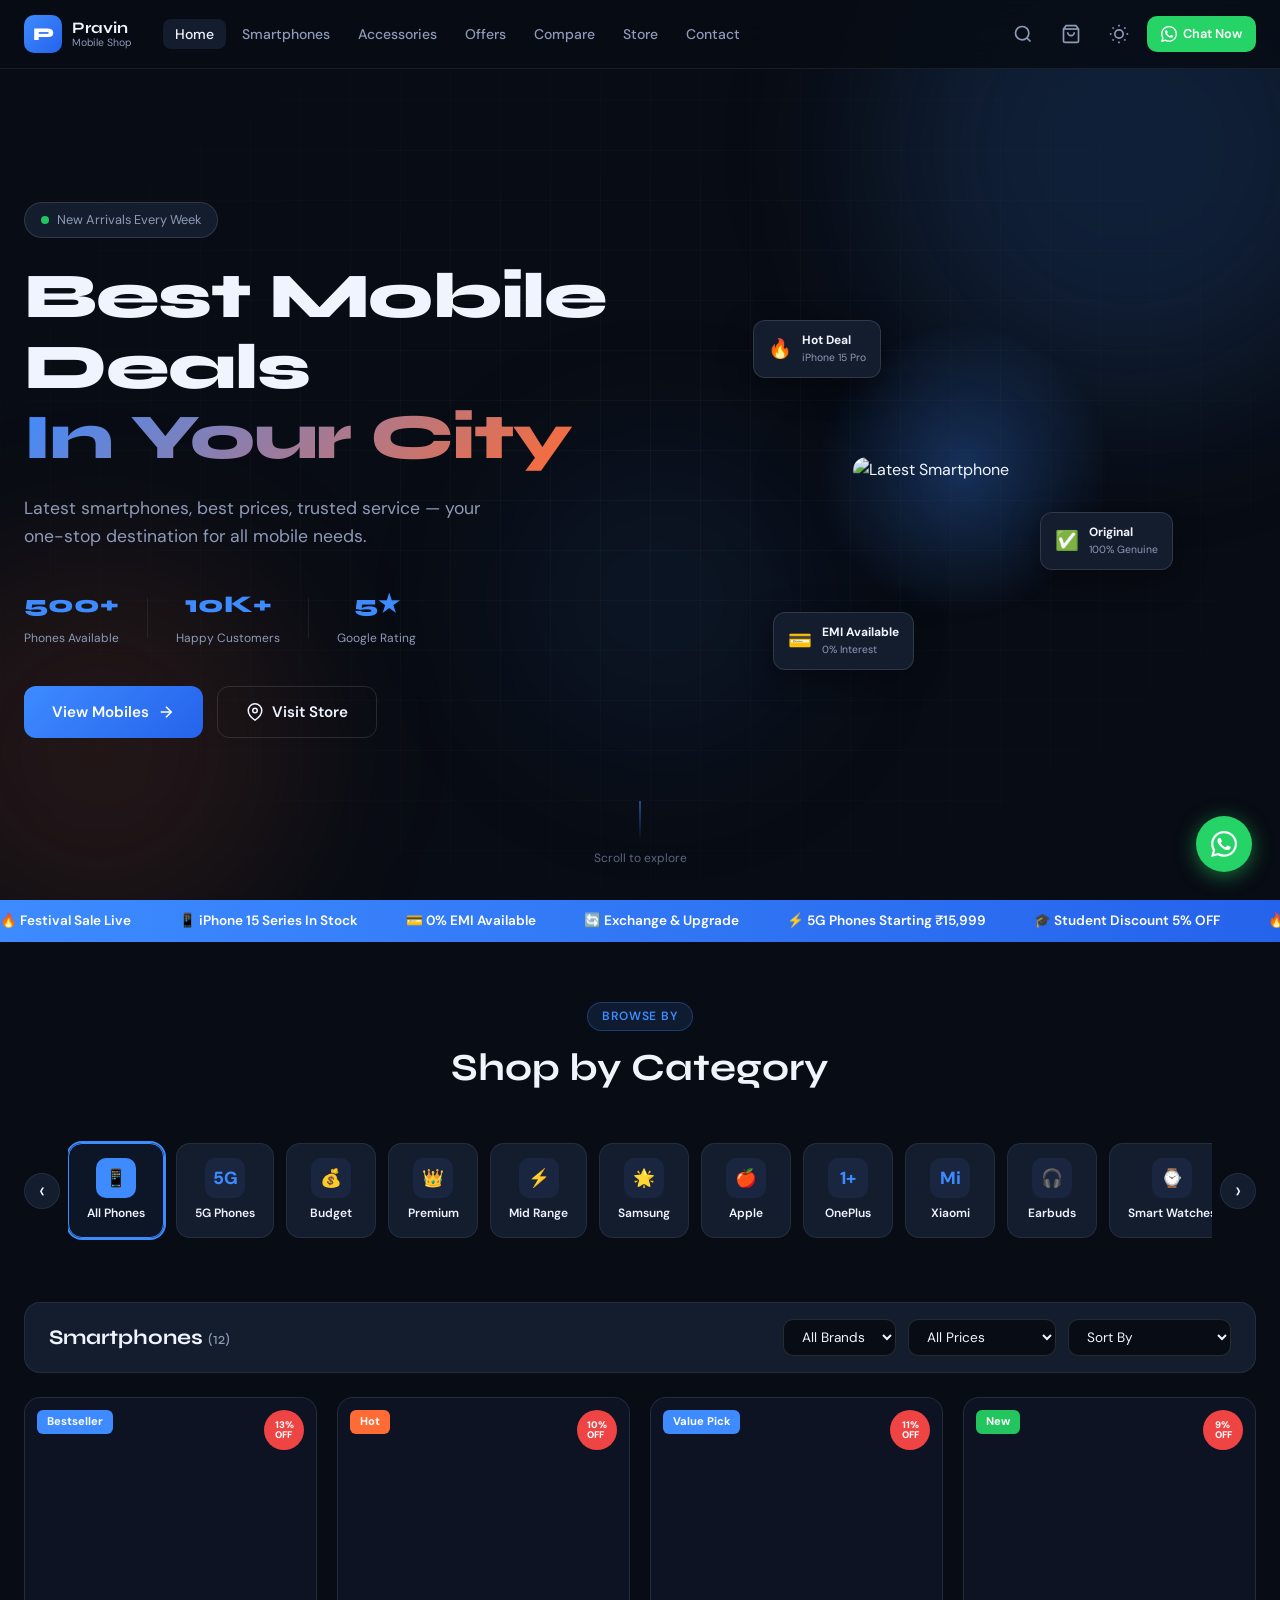
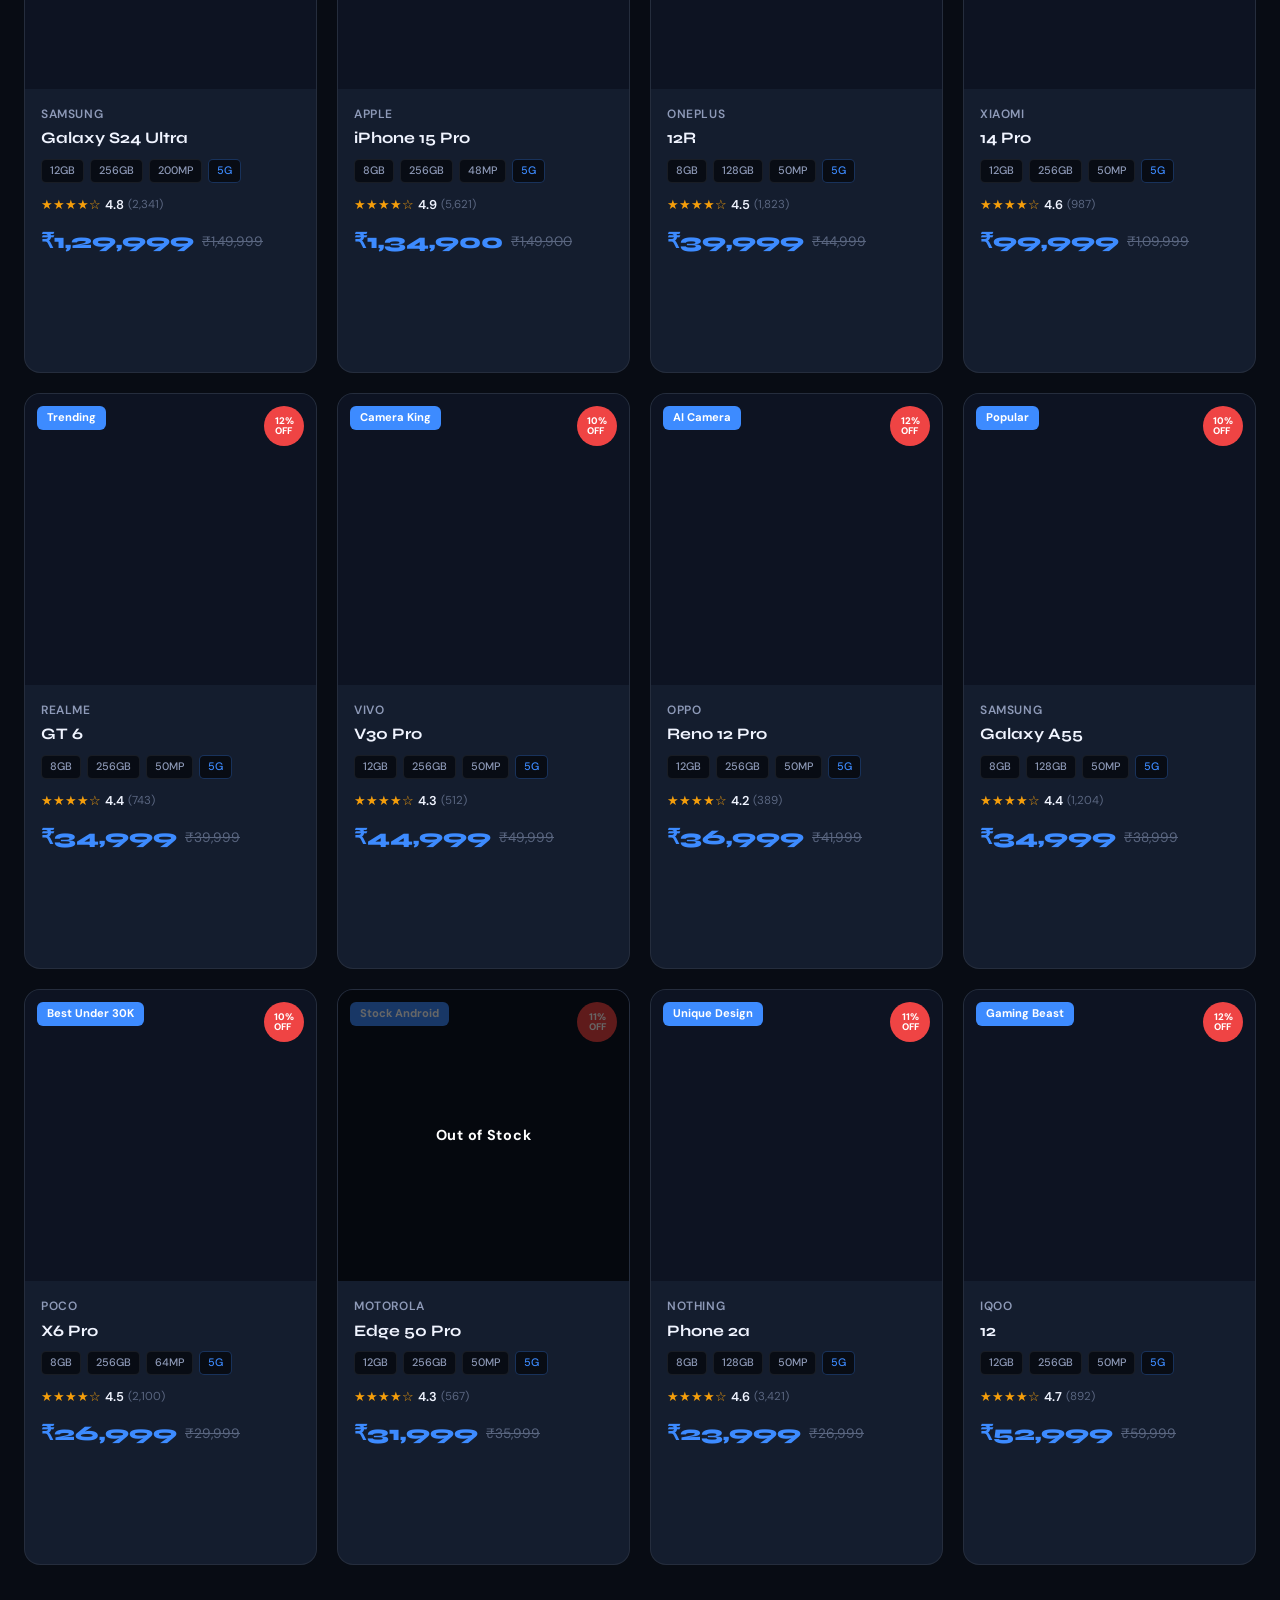
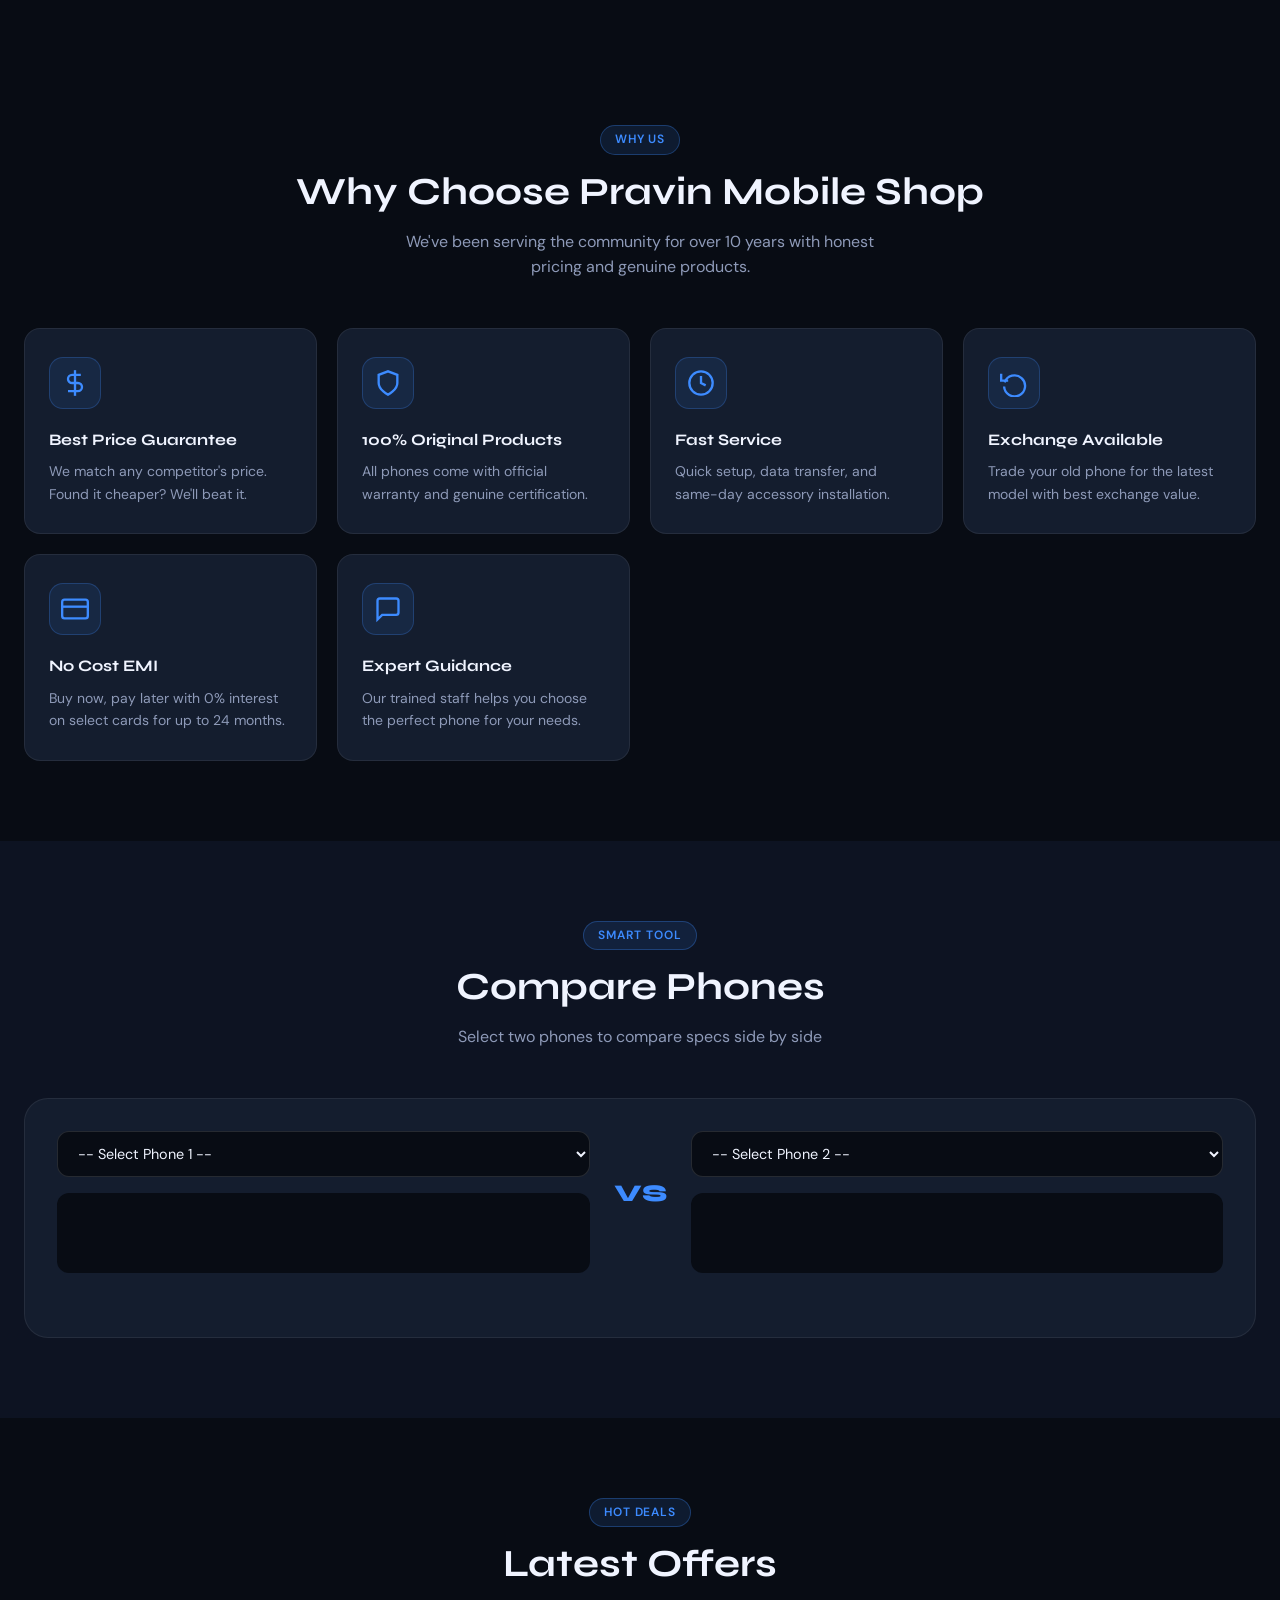
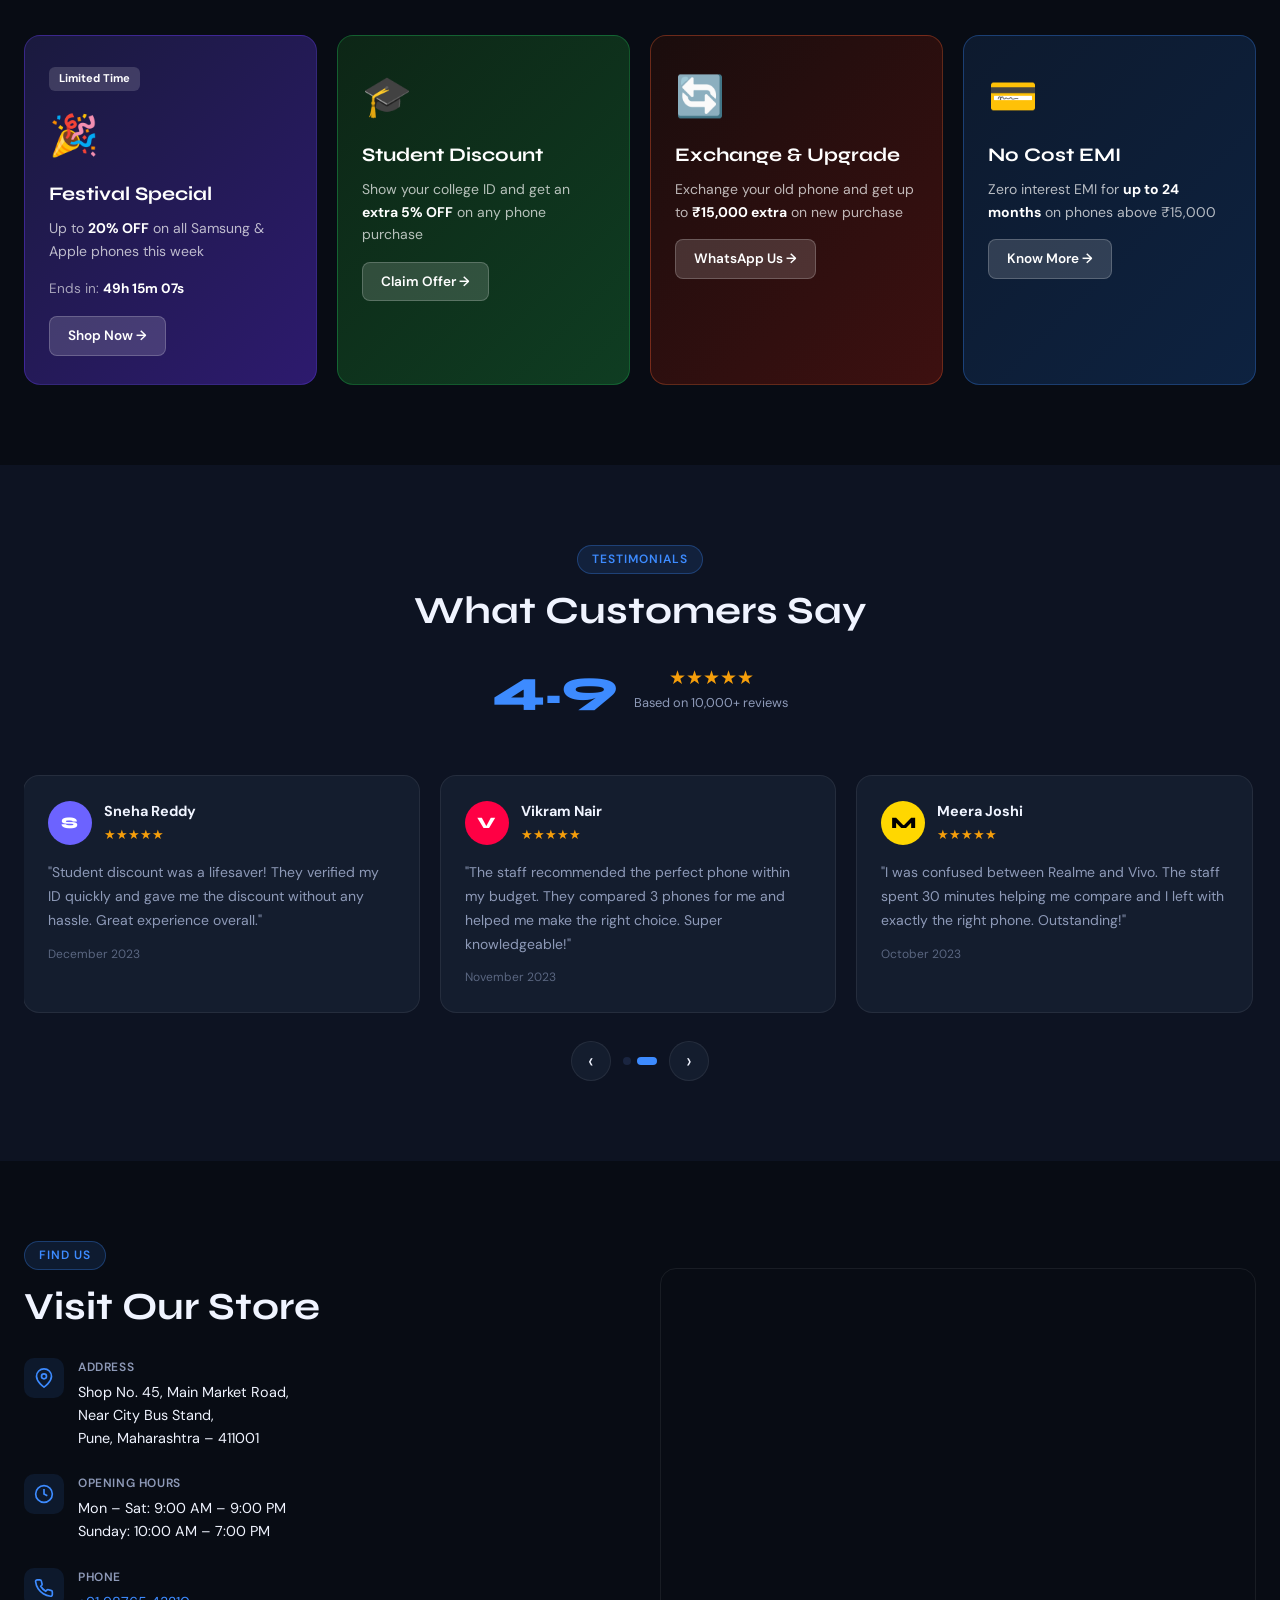
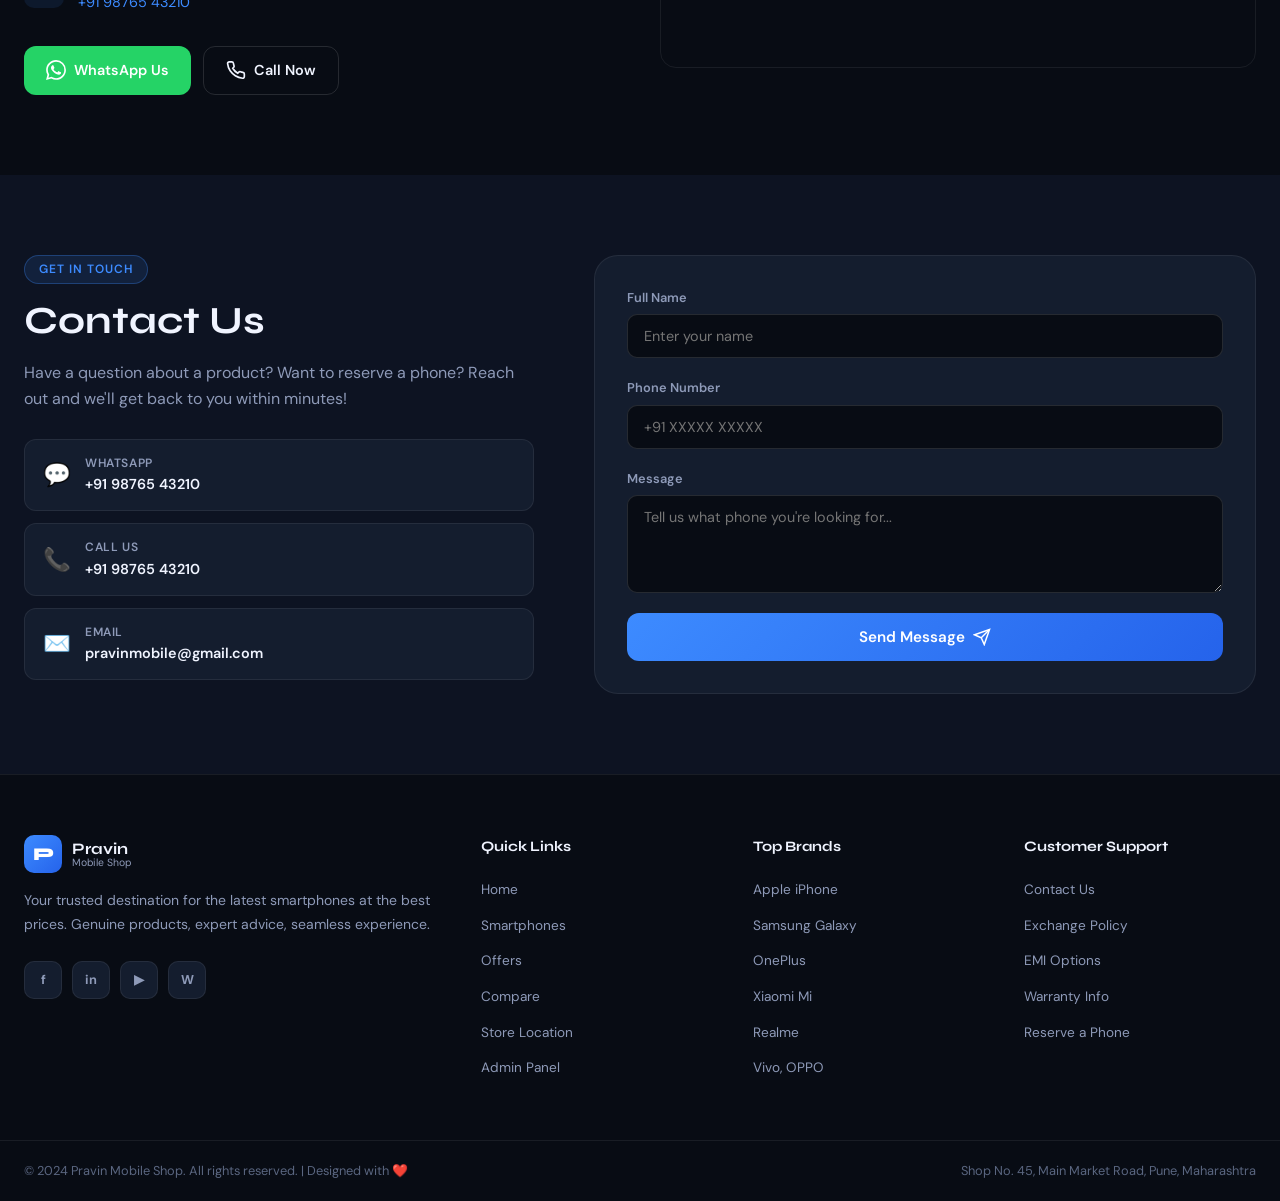
==== commit e2ee246c: "Add files via upload" ====
--- a/index.html
+++ b/index.html
@@ -3,433 +3,733 @@
 <head>
   <meta charset="UTF-8" />
   <meta name="viewport" content="width=device-width, initial-scale=1.0" />
-  <title>Pravin Mobile Shop – Premium Accessories, Bhadohi</title>
-  <meta name="description" content="Premium mobile accessories in Bhadohi, UP. Shop covers, screen guards, chargers, earbuds & more at Pravin Mobile Shop, Subhash Nagar Market." />
+  <title>Pravin Mobile Shop – Best Mobile Deals in Your City</title>
+  <meta name="description" content="Pravin Mobile Shop offers the latest smartphones, best prices, and trusted service. Visit us for original phones, exchange offers, EMI options and expert advice." />
+  <meta name="keywords" content="mobile shop, smartphones, best price phones, 5G phones, iPhone, Samsung, OnePlus, Xiaomi, Pravin Mobile" />
+  <meta name="author" content="Pravin Mobile Shop" />
+  <meta property="og:title" content="Pravin Mobile Shop – Best Mobile Deals in Your City" />
+  <meta property="og:description" content="Latest smartphones at best prices. Original products, exchange available, EMI options." />
+  <meta property="og:type" content="website" />
+  <meta property="og:image" content="https://images.unsplash.com/photo-1610945265064-0e34e5519bbf?w=1200&q=80" />
+  <meta name="twitter:card" content="summary_large_image" />
   <link rel="preconnect" href="https://fonts.googleapis.com" />
   <link rel="preconnect" href="https://fonts.gstatic.com" crossorigin />
-  <link href="https://fonts.googleapis.com/css2?family=Syne:wght@400;600;700;800&family=DM+Sans:ital,opsz,wght@0,9..40,300;0,9..40,400;0,9..40,500;1,9..40,300&display=swap" rel="stylesheet" />
+  <link href="https://fonts.googleapis.com/css2?family=Syne:wght@400;500;600;700;800&family=DM+Sans:ital,opsz,wght@0,9..40,300;0,9..40,400;0,9..40,500;0,9..40,600;1,9..40,300&display=swap" rel="stylesheet" />
   <link rel="stylesheet" href="style.css" />
 </head>
 <body>
 
-  <!-- LOADER -->
-  <div id="loader">
-    <div class="loader-inner">
-      <div class="loader-logo">P</div>
-      <div class="loader-bar"><span></span></div>
-    </div>
-  </div>
-
-  <!-- NAVBAR -->
-  <nav id="navbar">
-    <div class="nav-container">
-      <a href="#home" class="nav-logo">
-        <span class="logo-icon">◈</span>
-        <span>Pravin<em>Mobile</em></span>
+<!-- LOADER -->
+<div class="loader" id="loader">
+  <div class="loader-inner">
+    <div class="loader-logo">P</div>
+    <div class="loader-bar"><div class="loader-fill"></div></div>
+    <p>Loading Premium Experience...</p>
+  </div>
+</div>
+
+<!-- NAVBAR -->
+<nav class="navbar" id="navbar">
+  <div class="nav-container">
+    <a href="#" class="nav-logo">
+      <div class="logo-icon">P</div>
+      <div class="logo-text">
+        <span class="logo-main">Pravin</span>
+        <span class="logo-sub">Mobile Shop</span>
+      </div>
+    </a>
+
+    <ul class="nav-links" id="navLinks">
+      <li><a href="#home" class="nav-link active">Home</a></li>
+      <li><a href="#products" class="nav-link">Smartphones</a></li>
+      <li><a href="#categories" class="nav-link">Accessories</a></li>
+      <li><a href="#offers" class="nav-link">Offers</a></li>
+      <li><a href="#compare" class="nav-link">Compare</a></li>
+      <li><a href="#location" class="nav-link">Store</a></li>
+      <li><a href="#contact" class="nav-link">Contact</a></li>
+    </ul>
+
+    <div class="nav-actions">
+      <button class="nav-btn" id="searchToggle" aria-label="Search">
+        <svg width="20" height="20" fill="none" stroke="currentColor" stroke-width="2" viewBox="0 0 24 24"><circle cx="11" cy="11" r="8"/><path d="m21 21-4.35-4.35"/></svg>
+      </button>
+      <button class="nav-btn cart-btn" id="cartToggle" aria-label="Cart">
+        <svg width="20" height="20" fill="none" stroke="currentColor" stroke-width="2" viewBox="0 0 24 24"><path d="M6 2 3 6v14a2 2 0 0 0 2 2h14a2 2 0 0 0 2-2V6l-3-4z"/><line x1="3" y1="6" x2="21" y2="6"/><path d="M16 10a4 4 0 0 1-8 0"/></svg>
+        <span class="cart-count" id="cartCount">0</span>
+      </button>
+      <button class="nav-btn theme-btn" id="themeToggle" aria-label="Toggle theme">
+        <svg class="sun-icon" width="20" height="20" fill="none" stroke="currentColor" stroke-width="2" viewBox="0 0 24 24"><circle cx="12" cy="12" r="5"/><line x1="12" y1="1" x2="12" y2="3"/><line x1="12" y1="21" x2="12" y2="23"/><line x1="4.22" y1="4.22" x2="5.64" y2="5.64"/><line x1="18.36" y1="18.36" x2="19.78" y2="19.78"/><line x1="1" y1="12" x2="3" y2="12"/><line x1="21" y1="12" x2="23" y2="12"/><line x1="4.22" y1="19.78" x2="5.64" y2="18.36"/><line x1="18.36" y1="5.64" x2="19.78" y2="4.22"/></svg>
+      </button>
+      <a href="https://wa.me/919876543210" class="whatsapp-btn" target="_blank">
+        <svg width="16" height="16" viewBox="0 0 24 24" fill="currentColor"><path d="M17.472 14.382c-.297-.149-1.758-.867-2.03-.967-.273-.099-.471-.148-.67.15-.197.297-.767.966-.94 1.164-.173.199-.347.223-.644.075-.297-.15-1.255-.463-2.39-1.475-.883-.788-1.48-1.761-1.653-2.059-.173-.297-.018-.458.13-.606.134-.133.298-.347.446-.52.149-.174.198-.298.298-.497.099-.198.05-.371-.025-.52-.075-.149-.669-1.612-.916-2.207-.242-.579-.487-.5-.669-.51-.173-.008-.371-.01-.57-.01-.198 0-.52.074-.792.372-.272.297-1.04 1.016-1.04 2.479 0 1.462 1.065 2.875 1.213 3.074.149.198 2.096 3.2 5.077 4.487.709.306 1.262.489 1.694.625.712.227 1.36.195 1.871.118.571-.085 1.758-.719 2.006-1.413.248-.694.248-1.289.173-1.413-.074-.124-.272-.198-.57-.347m-5.421 7.403h-.004a9.87 9.87 0 01-5.031-1.378l-.361-.214-3.741.982.998-3.648-.235-.374a9.86 9.86 0 01-1.51-5.26c.001-5.45 4.436-9.884 9.888-9.884 2.64 0 5.122 1.03 6.988 2.898a9.825 9.825 0 012.893 6.994c-.003 5.45-4.437 9.884-9.885 9.884m8.413-18.297A11.815 11.815 0 0012.05 0C5.495 0 .16 5.335.157 11.892c0 2.096.547 4.142 1.588 5.945L.057 24l6.305-1.654a11.882 11.882 0 005.683 1.448h.005c6.554 0 11.89-5.335 11.893-11.893a11.821 11.821 0 00-3.48-8.413z"/></svg>
+        Chat Now
       </a>
-      <ul class="nav-links" id="navLinks">
-        <li><a href="#home" class="nav-link active">Home</a></li>
-        <li><a href="#products" class="nav-link">Products</a></li>
-        <li><a href="#about" class="nav-link">About</a></li>
-        <li><a href="#reviews" class="nav-link">Reviews</a></li>
-        <li><a href="#contact" class="nav-link">Contact</a></li>
-      </ul>
-      <div class="nav-actions">
-        <button class="theme-toggle" id="themeToggle" aria-label="Toggle theme">
-          <span class="theme-icon">☀</span>
-        </button>
-        <a href="https://wa.me/919999999999" class="btn-nav-cta" target="_blank">
-          <svg width="16" height="16" viewBox="0 0 24 24" fill="currentColor"><path d="M17.472 14.382c-.297-.149-1.758-.867-2.03-.967-.273-.099-.471-.148-.67.15-.197.297-.767.966-.94 1.164-.173.199-.347.223-.644.075-.297-.15-1.255-.463-2.39-1.475-.883-.788-1.48-1.761-1.653-2.059-.173-.297-.018-.458.13-.606.134-.133.298-.347.446-.52.149-.174.198-.298.298-.497.099-.198.05-.371-.025-.52-.075-.149-.669-1.612-.916-2.207-.242-.579-.487-.5-.669-.51-.173-.008-.371-.01-.57-.01-.198 0-.52.074-.792.372-.272.297-1.04 1.016-1.04 2.479 0 1.462 1.065 2.875 1.213 3.074.149.198 2.096 3.2 5.077 4.487.709.306 1.262.489 1.694.625.712.227 1.36.195 1.871.118.571-.085 1.758-.719 2.006-1.413.248-.694.248-1.289.173-1.413-.074-.124-.272-.198-.57-.347m-5.421 7.403h-.004a9.87 9.87 0 01-5.031-1.378l-.361-.214-3.741.982.998-3.648-.235-.374a9.86 9.86 0 01-1.51-5.26c.001-5.45 4.436-9.884 9.888-9.884 2.64 0 5.122 1.03 6.988 2.898a9.825 9.825 0 012.893 6.994c-.003 5.45-4.437 9.884-9.885 9.884m8.413-18.297A11.815 11.815 0 0012.05 0C5.495 0 .16 5.335.157 11.892c0 2.096.547 4.142 1.588 5.945L.057 24l6.305-1.654a11.882 11.882 0 005.683 1.448h.005c6.554 0 11.89-5.335 11.893-11.893a11.821 11.821 0 00-3.48-8.413z"/></svg>
-          Order Now
+      <button class="hamburger" id="hamburger" aria-label="Menu">
+        <span></span><span></span><span></span>
+      </button>
+    </div>
+  </div>
+
+  <!-- Search Bar -->
+  <div class="search-overlay" id="searchOverlay">
+    <div class="search-container">
+      <input type="text" id="searchInput" placeholder="Search for phones, brands, models..." autocomplete="off" />
+      <button id="searchClose">
+        <svg width="20" height="20" fill="none" stroke="currentColor" stroke-width="2" viewBox="0 0 24 24"><line x1="18" y1="6" x2="6" y2="18"/><line x1="6" y1="6" x2="18" y2="18"/></svg>
+      </button>
+    </div>
+    <div class="search-results" id="searchResults"></div>
+  </div>
+</nav>
+
+<!-- CART DRAWER -->
+<div class="cart-overlay" id="cartOverlay"></div>
+<div class="cart-drawer" id="cartDrawer">
+  <div class="cart-header">
+    <h3>My Cart</h3>
+    <button id="cartClose">
+      <svg width="20" height="20" fill="none" stroke="currentColor" stroke-width="2" viewBox="0 0 24 24"><line x1="18" y1="6" x2="6" y2="18"/><line x1="6" y1="6" x2="18" y2="18"/></svg>
+    </button>
+  </div>
+  <div class="cart-items" id="cartItems"></div>
+  <div class="cart-footer" id="cartFooter"></div>
+</div>
+
+<!-- HERO SECTION -->
+<section class="hero" id="home">
+  <div class="hero-bg">
+    <div class="hero-orb orb-1"></div>
+    <div class="hero-orb orb-2"></div>
+    <div class="hero-orb orb-3"></div>
+    <div class="hero-grid"></div>
+  </div>
+  <div class="hero-container">
+    <div class="hero-content">
+      <div class="hero-badge">
+        <span class="badge-dot"></span>
+        New Arrivals Every Week
+      </div>
+      <h1 class="hero-title">
+        Best Mobile Deals<br/>
+        <span class="hero-accent">In Your City</span>
+      </h1>
+      <p class="hero-subtitle">Latest smartphones, best prices, trusted service — your one-stop destination for all mobile needs.</p>
+      <div class="hero-stats">
+        <div class="hero-stat">
+          <span class="stat-num">500+</span>
+          <span class="stat-label">Phones Available</span>
+        </div>
+        <div class="hero-divider"></div>
+        <div class="hero-stat">
+          <span class="stat-num">10K+</span>
+          <span class="stat-label">Happy Customers</span>
+        </div>
+        <div class="hero-divider"></div>
+        <div class="hero-stat">
+          <span class="stat-num">5★</span>
+          <span class="stat-label">Google Rating</span>
+        </div>
+      </div>
+      <div class="hero-btns">
+        <a href="#products" class="btn-primary">
+          View Mobiles
+          <svg width="18" height="18" fill="none" stroke="currentColor" stroke-width="2" viewBox="0 0 24 24"><line x1="5" y1="12" x2="19" y2="12"/><polyline points="12 5 19 12 12 19"/></svg>
         </a>
-        <button class="hamburger" id="hamburger" aria-label="Menu">
-          <span></span><span></span><span></span>
-        </button>
-      </div>
-    </div>
-  </nav>
-
-  <!-- HERO -->
-  <section id="home" class="hero">
-    <div class="hero-bg">
-      <div class="hero-orb orb-1"></div>
-      <div class="hero-orb orb-2"></div>
-      <div class="hero-grid"></div>
-    </div>
-    <div class="hero-content">
-      <div class="hero-badge reveal">
-        <span class="badge-dot"></span>
-        Bhadohi's #1 Mobile Accessories Store
-      </div>
-      <h1 class="hero-title reveal">
-        Premium Mobile<br/>
-        <span class="gradient-text">Accessories</span><br/>
-        in Bhadohi
-      </h1>
-      <p class="hero-sub reveal">
-        Discover top-quality covers, screen guards, chargers, earbuds & more at Subhash Nagar Market. Trusted by thousands in Bhadohi, UP.
-      </p>
-      <div class="hero-cta reveal">
-        <a href="#products" class="btn-primary">
-          Shop Now
-          <svg width="18" height="18" viewBox="0 0 24 24" fill="none" stroke="currentColor" stroke-width="2"><path d="M5 12h14M12 5l7 7-7 7"/></svg>
+        <a href="#location" class="btn-outline">
+          <svg width="18" height="18" fill="none" stroke="currentColor" stroke-width="2" viewBox="0 0 24 24"><path d="M21 10c0 7-9 13-9 13s-9-6-9-13a9 9 0 0 1 18 0z"/><circle cx="12" cy="10" r="3"/></svg>
+          Visit Store
         </a>
-        <a href="https://wa.me/919999999999" class="btn-ghost" target="_blank">
-          <svg width="18" height="18" viewBox="0 0 24 24" fill="currentColor"><path d="M17.472 14.382c-.297-.149-1.758-.867-2.03-.967-.273-.099-.471-.148-.67.15-.197.297-.767.966-.94 1.164-.173.199-.347.223-.644.075-.297-.15-1.255-.463-2.39-1.475-.883-.788-1.48-1.761-1.653-2.059-.173-.297-.018-.458.13-.606.134-.133.298-.347.446-.52.149-.174.198-.298.298-.497.099-.198.05-.371-.025-.52-.075-.149-.669-1.612-.916-2.207-.242-.579-.487-.5-.669-.51-.173-.008-.371-.01-.57-.01-.198 0-.52.074-.792.372-.272.297-1.04 1.016-1.04 2.479 0 1.462 1.065 2.875 1.213 3.074.149.198 2.096 3.2 5.077 4.487.709.306 1.262.489 1.694.625.712.227 1.36.195 1.871.118.571-.085 1.758-.719 2.006-1.413.248-.694.248-1.289.173-1.413-.074-.124-.272-.198-.57-.347m-5.421 7.403h-.004a9.87 9.87 0 01-5.031-1.378l-.361-.214-3.741.982.998-3.648-.235-.374a9.86 9.86 0 01-1.51-5.26c.001-5.45 4.436-9.884 9.888-9.884 2.64 0 5.122 1.03 6.988 2.898a9.825 9.825 0 012.893 6.994c-.003 5.45-4.437 9.884-9.885 9.884m8.413-18.297A11.815 11.815 0 0012.05 0C5.495 0 .16 5.335.157 11.892c0 2.096.547 4.142 1.588 5.945L.057 24l6.305-1.654a11.882 11.882 0 005.683 1.448h.005c6.554 0 11.89-5.335 11.893-11.893a11.821 11.821 0 00-3.48-8.413z"/></svg>
-          WhatsApp Us
-        </a>
-      </div>
-      <div class="hero-stats reveal">
-        <div class="stat"><strong>5000+</strong><span>Happy Customers</span></div>
-        <div class="stat-divider"></div>
-        <div class="stat"><strong>200+</strong><span>Products</span></div>
-        <div class="stat-divider"></div>
-        <div class="stat"><strong>8+</strong><span>Years in Business</span></div>
-      </div>
-    </div>
-    <div class="hero-visual reveal">
-      <div class="phone-mockup">
-        <div class="phone-screen">
-          <img src="https://images.unsplash.com/photo-1601593346740-925612772716?w=300&q=80" alt="Mobile accessories" />
-        </div>
+      </div>
+    </div>
+    <div class="hero-visual">
+      <div class="phone-showcase">
         <div class="phone-glow"></div>
-      </div>
-      <div class="floating-card card-1 reveal">
-        <span class="fc-icon">⭐</span>
-        <div><strong>4.9 Rating</strong><small>500+ reviews</small></div>
-      </div>
-      <div class="floating-card card-2 reveal">
-        <span class="fc-icon">🚀</span>
-        <div><strong>Same Day</strong><small>Local Delivery</small></div>
-      </div>
-    </div>
-  </section>
-
-  <!-- CATEGORIES -->
-  <section class="categories-section">
-    <div class="container">
-      <div class="section-header reveal">
-        <span class="section-tag">Browse by type</span>
-        <h2>Shop <span class="gradient-text">Categories</span></h2>
-      </div>
-      <div class="categories-grid">
-        <div class="cat-card reveal" data-cat="covers">
+        <img src="https://images.unsplash.com/photo-1695048133142-1a20484d2569?w=500&q=80" alt="Latest Smartphone" class="hero-phone-img" loading="eager" />
+        <div class="phone-card phone-card-1">
+          <span class="pcard-icon">🔥</span>
+          <div>
+            <div class="pcard-title">Hot Deal</div>
+            <div class="pcard-sub">iPhone 15 Pro</div>
+          </div>
+        </div>
+        <div class="phone-card phone-card-2">
+          <span class="pcard-icon">✅</span>
+          <div>
+            <div class="pcard-title">Original</div>
+            <div class="pcard-sub">100% Genuine</div>
+          </div>
+        </div>
+        <div class="phone-card phone-card-3">
+          <span class="pcard-icon">💳</span>
+          <div>
+            <div class="pcard-title">EMI Available</div>
+            <div class="pcard-sub">0% Interest</div>
+          </div>
+        </div>
+      </div>
+    </div>
+  </div>
+  <div class="hero-scroll-indicator">
+    <div class="scroll-line"></div>
+    <span>Scroll to explore</span>
+  </div>
+</section>
+
+<!-- MARQUEE STRIP -->
+<div class="marquee-strip">
+  <div class="marquee-track">
+    <span>🔥 Festival Sale Live</span>
+    <span>📱 iPhone 15 Series In Stock</span>
+    <span>💳 0% EMI Available</span>
+    <span>🔄 Exchange & Upgrade</span>
+    <span>⚡ 5G Phones Starting ₹15,999</span>
+    <span>🎓 Student Discount 5% OFF</span>
+    <span>🔥 Festival Sale Live</span>
+    <span>📱 iPhone 15 Series In Stock</span>
+    <span>💳 0% EMI Available</span>
+    <span>🔄 Exchange & Upgrade</span>
+    <span>⚡ 5G Phones Starting ₹15,999</span>
+    <span>🎓 Student Discount 5% OFF</span>
+  </div>
+</div>
+
+<!-- CATEGORIES SECTION -->
+<section class="categories-section" id="categories">
+  <div class="section-container">
+    <div class="section-header">
+      <div class="section-label">Browse By</div>
+      <h2 class="section-title">Shop by Category</h2>
+    </div>
+    <div class="categories-scroll-wrapper">
+      <button class="scroll-arrow arrow-left" id="catScrollLeft">‹</button>
+      <div class="categories-track" id="categoriesTrack">
+        <div class="category-chip active" data-filter="all">
           <div class="cat-icon">📱</div>
-          <h3>Mobile Covers</h3>
-          <p>Protection in style</p>
-          <span class="cat-arrow">→</span>
-        </div>
-        <div class="cat-card reveal" data-cat="screenguards">
-          <div class="cat-icon">🛡️</div>
-          <h3>Screen Guards</h3>
-          <p>Crystal-clear defense</p>
-          <span class="cat-arrow">→</span>
-        </div>
-        <div class="cat-card reveal" data-cat="chargers">
+          <span>All Phones</span>
+        </div>
+        <div class="category-chip" data-filter="5g">
+          <div class="cat-icon">5G</div>
+          <span>5G Phones</span>
+        </div>
+        <div class="category-chip" data-filter="budget">
+          <div class="cat-icon">💰</div>
+          <span>Budget</span>
+        </div>
+        <div class="category-chip" data-filter="premium">
+          <div class="cat-icon">👑</div>
+          <span>Premium</span>
+        </div>
+        <div class="category-chip" data-filter="mid-range">
           <div class="cat-icon">⚡</div>
-          <h3>Chargers</h3>
-          <p>Fast & safe charging</p>
-          <span class="cat-arrow">→</span>
-        </div>
-        <div class="cat-card reveal" data-cat="earbuds">
+          <span>Mid Range</span>
+        </div>
+        <div class="category-chip" data-cat-brand="samsung">
+          <div class="cat-icon">🌟</div>
+          <span>Samsung</span>
+        </div>
+        <div class="category-chip" data-cat-brand="apple">
+          <div class="cat-icon">🍎</div>
+          <span>Apple</span>
+        </div>
+        <div class="category-chip" data-cat-brand="oneplus">
+          <div class="cat-icon">1+</div>
+          <span>OnePlus</span>
+        </div>
+        <div class="category-chip" data-cat-brand="xiaomi">
+          <div class="cat-icon">Mi</div>
+          <span>Xiaomi</span>
+        </div>
+        <div class="category-chip" data-cat-acc="earbuds">
           <div class="cat-icon">🎧</div>
-          <h3>Earbuds</h3>
-          <p>Immersive audio</p>
-          <span class="cat-arrow">→</span>
-        </div>
-        <div class="cat-card reveal" data-cat="skins">
-          <div class="cat-icon">✨</div>
-          <h3>Mobile Skins</h3>
-          <p>Personalise your phone</p>
-          <span class="cat-arrow">→</span>
-        </div>
-        <div class="cat-card reveal" data-cat="batteries">
+          <span>Earbuds</span>
+        </div>
+        <div class="category-chip" data-cat-acc="watch">
+          <div class="cat-icon">⌚</div>
+          <span>Smart Watches</span>
+        </div>
+        <div class="category-chip" data-cat-acc="charger">
+          <div class="cat-icon">🔌</div>
+          <span>Chargers</span>
+        </div>
+        <div class="category-chip" data-cat-acc="powerbank">
           <div class="cat-icon">🔋</div>
-          <h3>Batteries</h3>
-          <p>OEM-grade power</p>
-          <span class="cat-arrow">→</span>
-        </div>
-      </div>
-    </div>
-  </section>
-
-  <!-- PRODUCTS -->
-  <section id="products" class="products-section">
-    <div class="container">
-      <div class="section-header reveal">
-        <span class="section-tag">Our Collection</span>
-        <h2>All <span class="gradient-text">Products</span></h2>
-      </div>
-      <div class="filter-bar reveal">
-        <button class="filter-btn active" data-filter="all">All</button>
-        <button class="filter-btn" data-filter="covers">Covers</button>
-        <button class="filter-btn" data-filter="screenguards">Screen Guards</button>
-        <button class="filter-btn" data-filter="chargers">Chargers</button>
-        <button class="filter-btn" data-filter="earbuds">Earbuds</button>
-        <button class="filter-btn" data-filter="skins">Skins</button>
-        <button class="filter-btn" data-filter="batteries">Batteries</button>
-      </div>
-      <div class="products-grid" id="productsGrid">
-        <!-- injected by JS -->
-      </div>
-    </div>
-  </section>
-
-  <!-- TRUST SECTION -->
-  <section class="trust-section">
-    <div class="container">
-      <div class="trust-grid">
-        <div class="trust-item reveal">
-          <div class="trust-icon">🏆</div>
-          <h3>Genuine Products</h3>
-          <p>100% authentic accessories sourced directly from trusted brands & distributors.</p>
-        </div>
-        <div class="trust-item reveal">
-          <div class="trust-icon">💯</div>
-          <h3>Best Price Guarantee</h3>
-          <p>Competitive prices every day. No hidden costs, no surprises at checkout.</p>
-        </div>
-        <div class="trust-item reveal">
-          <div class="trust-icon">🔄</div>
-          <h3>Easy Returns</h3>
-          <p>Not satisfied? Easy 7-day replacement on defective or damaged products.</p>
-        </div>
-        <div class="trust-item reveal">
-          <div class="trust-icon">💬</div>
-          <h3>WhatsApp Support</h3>
-          <p>Instant help via WhatsApp. Order, ask, or track — all from your phone.</p>
-        </div>
-      </div>
-    </div>
-  </section>
-
-  <!-- ABOUT -->
-  <section id="about" class="about-section">
-    <div class="container">
-      <div class="about-grid">
-        <div class="about-visual reveal">
-          <div class="about-img-wrap">
-            <img src="https://images.unsplash.com/photo-1472851294608-062f824d29cc?w=600&q=80" alt="Pravin Mobile Shop" />
-            <div class="about-badge-pill">Est. 2016 · Bhadohi, UP</div>
-          </div>
-        </div>
-        <div class="about-text reveal">
-          <span class="section-tag">Our Story</span>
-          <h2>About <span class="gradient-text">Pravin Mobile Shop</span></h2>
-          <p>Pravin Mobile Shop was founded with one mission: to bring premium-quality mobile accessories to the people of Bhadohi at honest, fair prices. Located in the heart of <strong>Subhash Nagar Market, Bhadohi, Uttar Pradesh</strong>, we have proudly served over 5,000 local customers since our founding.</p>
-          <p>From budget-friendly covers to high-end wireless earbuds, our carefully curated collection spans every smartphone brand and model. Every product in our store is hand-picked for quality, durability, and value.</p>
-          <div class="about-highlights">
-            <div class="ah-item"><span>✓</span> All major brands covered</div>
-            <div class="ah-item"><span>✓</span> Walk-in & WhatsApp orders</div>
-            <div class="ah-item"><span>✓</span> Expert fitting & installation</div>
-            <div class="ah-item"><span>✓</span> Trusted since 2016</div>
-          </div>
-          <a href="#contact" class="btn-primary">Find Our Shop</a>
-        </div>
-      </div>
-    </div>
-  </section>
-
-  <!-- REVIEWS -->
-  <section id="reviews" class="reviews-section">
-    <div class="container">
-      <div class="section-header reveal">
-        <span class="section-tag">What people say</span>
-        <h2>Customer <span class="gradient-text">Reviews</span></h2>
-      </div>
-      <div class="reviews-grid">
-        <div class="review-card reveal">
-          <div class="review-stars">★★★★★</div>
-          <p>"Bought a tempered glass and a cover for my Redmi — both fit perfectly! Great quality at amazing price. Bhaiya also helped me install it for free."</p>
-          <div class="reviewer">
+          <span>Power Banks</span>
+        </div>
+      </div>
+      <button class="scroll-arrow arrow-right" id="catScrollRight">›</button>
+    </div>
+  </div>
+</section>
+
+<!-- FILTER BAR -->
+<section class="filter-section" id="products">
+  <div class="section-container">
+    <div class="filter-bar">
+      <div class="filter-left">
+        <h2 class="filter-title">Smartphones <span id="productCount"></span></h2>
+      </div>
+      <div class="filter-right">
+        <select class="filter-select" id="brandFilter">
+          <option value="">All Brands</option>
+          <option value="Samsung">Samsung</option>
+          <option value="Apple">Apple</option>
+          <option value="OnePlus">OnePlus</option>
+          <option value="Xiaomi">Xiaomi</option>
+          <option value="Realme">Realme</option>
+          <option value="Vivo">Vivo</option>
+          <option value="OPPO">OPPO</option>
+          <option value="Poco">Poco</option>
+          <option value="Nothing">Nothing</option>
+          <option value="iQOO">iQOO</option>
+          <option value="Motorola">Motorola</option>
+        </select>
+        <select class="filter-select" id="priceFilter">
+          <option value="">All Prices</option>
+          <option value="0-20000">Under ₹20,000</option>
+          <option value="20000-40000">₹20K – ₹40K</option>
+          <option value="40000-80000">₹40K – ₹80K</option>
+          <option value="80000-999999">Above ₹80K</option>
+        </select>
+        <select class="filter-select" id="sortFilter">
+          <option value="">Sort By</option>
+          <option value="price-asc">Price: Low to High</option>
+          <option value="price-desc">Price: High to Low</option>
+          <option value="rating">Top Rated</option>
+          <option value="discount">Best Discount</option>
+        </select>
+      </div>
+    </div>
+  </div>
+</section>
+
+<!-- PRODUCTS GRID -->
+<section class="products-section">
+  <div class="section-container">
+    <div class="products-grid" id="productsGrid">
+      <!-- Products loaded by JS -->
+    </div>
+    <div class="no-results" id="noResults" style="display:none;">
+      <div class="no-results-icon">🔍</div>
+      <h3>No phones found</h3>
+      <p>Try adjusting your filters or search term</p>
+    </div>
+  </div>
+</section>
+
+<!-- FEATURES SECTION -->
+<section class="features-section">
+  <div class="section-container">
+    <div class="section-header">
+      <div class="section-label">Why Us</div>
+      <h2 class="section-title">Why Choose Pravin Mobile Shop</h2>
+      <p class="section-desc">We've been serving the community for over 10 years with honest pricing and genuine products.</p>
+    </div>
+    <div class="features-grid">
+      <div class="feature-card" data-delay="0">
+        <div class="feature-icon-wrap">
+          <svg width="28" height="28" fill="none" stroke="currentColor" stroke-width="2" viewBox="0 0 24 24"><line x1="12" y1="1" x2="12" y2="23"/><path d="M17 5H9.5a3.5 3.5 0 0 0 0 7h5a3.5 3.5 0 0 1 0 7H6"/></svg>
+        </div>
+        <h3>Best Price Guarantee</h3>
+        <p>We match any competitor's price. Found it cheaper? We'll beat it.</p>
+      </div>
+      <div class="feature-card" data-delay="100">
+        <div class="feature-icon-wrap">
+          <svg width="28" height="28" fill="none" stroke="currentColor" stroke-width="2" viewBox="0 0 24 24"><path d="M12 22s8-4 8-10V5l-8-3-8 3v7c0 6 8 10 8 10z"/></svg>
+        </div>
+        <h3>100% Original Products</h3>
+        <p>All phones come with official warranty and genuine certification.</p>
+      </div>
+      <div class="feature-card" data-delay="200">
+        <div class="feature-icon-wrap">
+          <svg width="28" height="28" fill="none" stroke="currentColor" stroke-width="2" viewBox="0 0 24 24"><circle cx="12" cy="12" r="10"/><polyline points="12 6 12 12 16 14"/></svg>
+        </div>
+        <h3>Fast Service</h3>
+        <p>Quick setup, data transfer, and same-day accessory installation.</p>
+      </div>
+      <div class="feature-card" data-delay="300">
+        <div class="feature-icon-wrap">
+          <svg width="28" height="28" fill="none" stroke="currentColor" stroke-width="2" viewBox="0 0 24 24"><polyline points="1 4 1 10 7 10"/><path d="M3.51 15a9 9 0 1 0 .49-3.51"/></svg>
+        </div>
+        <h3>Exchange Available</h3>
+        <p>Trade your old phone for the latest model with best exchange value.</p>
+      </div>
+      <div class="feature-card" data-delay="400">
+        <div class="feature-icon-wrap">
+          <svg width="28" height="28" fill="none" stroke="currentColor" stroke-width="2" viewBox="0 0 24 24"><rect x="1" y="4" width="22" height="16" rx="2" ry="2"/><line x1="1" y1="10" x2="23" y2="10"/></svg>
+        </div>
+        <h3>No Cost EMI</h3>
+        <p>Buy now, pay later with 0% interest on select cards for up to 24 months.</p>
+      </div>
+      <div class="feature-card" data-delay="500">
+        <div class="feature-icon-wrap">
+          <svg width="28" height="28" fill="none" stroke="currentColor" stroke-width="2" viewBox="0 0 24 24"><path d="M21 15a2 2 0 0 1-2 2H7l-4 4V5a2 2 0 0 1 2-2h14a2 2 0 0 1 2 2z"/></svg>
+        </div>
+        <h3>Expert Guidance</h3>
+        <p>Our trained staff helps you choose the perfect phone for your needs.</p>
+      </div>
+    </div>
+  </div>
+</section>
+
+<!-- COMPARE PHONES TOOL -->
+<section class="compare-section" id="compare">
+  <div class="section-container">
+    <div class="section-header">
+      <div class="section-label">Smart Tool</div>
+      <h2 class="section-title">Compare Phones</h2>
+      <p class="section-desc">Select two phones to compare specs side by side</p>
+    </div>
+    <div class="compare-wrapper">
+      <div class="compare-selectors">
+        <div class="compare-slot">
+          <select class="compare-select" id="comparePhone1">
+            <option value="">-- Select Phone 1 --</option>
+          </select>
+          <div class="compare-phone-preview" id="preview1"></div>
+        </div>
+        <div class="compare-vs">VS</div>
+        <div class="compare-slot">
+          <select class="compare-select" id="comparePhone2">
+            <option value="">-- Select Phone 2 --</option>
+          </select>
+          <div class="compare-phone-preview" id="preview2"></div>
+        </div>
+      </div>
+      <div class="compare-table-wrapper" id="compareTable" style="display:none;"></div>
+    </div>
+  </div>
+</section>
+
+<!-- OFFERS SECTION -->
+<section class="offers-section" id="offers">
+  <div class="section-container">
+    <div class="section-header">
+      <div class="section-label">Hot Deals</div>
+      <h2 class="section-title">Latest Offers</h2>
+    </div>
+    <div class="offers-grid">
+      <div class="offer-card offer-1">
+        <div class="offer-badge">Limited Time</div>
+        <div class="offer-icon">🎉</div>
+        <h3>Festival Special</h3>
+        <p>Up to <strong>20% OFF</strong> on all Samsung & Apple phones this week</p>
+        <div class="offer-timer" id="offerTimer"></div>
+        <a href="#products" class="offer-cta">Shop Now →</a>
+      </div>
+      <div class="offer-card offer-2">
+        <div class="offer-icon">🎓</div>
+        <h3>Student Discount</h3>
+        <p>Show your college ID and get an <strong>extra 5% OFF</strong> on any phone purchase</p>
+        <a href="#contact" class="offer-cta">Claim Offer →</a>
+      </div>
+      <div class="offer-card offer-3">
+        <div class="offer-icon">🔄</div>
+        <h3>Exchange & Upgrade</h3>
+        <p>Exchange your old phone and get up to <strong>₹15,000 extra</strong> on new purchase</p>
+        <a href="https://wa.me/919876543210" class="offer-cta" target="_blank">WhatsApp Us →</a>
+      </div>
+      <div class="offer-card offer-4">
+        <div class="offer-icon">💳</div>
+        <h3>No Cost EMI</h3>
+        <p>Zero interest EMI for <strong>up to 24 months</strong> on phones above ₹15,000</p>
+        <a href="#contact" class="offer-cta">Know More →</a>
+      </div>
+    </div>
+  </div>
+</section>
+
+<!-- REVIEWS SECTION -->
+<section class="reviews-section">
+  <div class="section-container">
+    <div class="section-header">
+      <div class="section-label">Testimonials</div>
+      <h2 class="section-title">What Customers Say</h2>
+      <div class="overall-rating">
+        <span class="big-rating">4.9</span>
+        <div>
+          <div class="stars-row">★★★★★</div>
+          <p>Based on 10,000+ reviews</p>
+        </div>
+      </div>
+    </div>
+    <div class="reviews-track-wrapper">
+      <div class="reviews-track" id="reviewsTrack">
+        <div class="review-card">
+          <div class="review-header">
             <div class="reviewer-avatar">R</div>
-            <div><strong>Ravi Gupta</strong><small>Bhadohi, UP</small></div>
-          </div>
-        </div>
-        <div class="review-card reveal">
-          <div class="review-stars">★★★★★</div>
-          <p>"The TWS earbuds I got here are amazing. Sound quality is top-notch and battery lasts all day. Will definitely come back for more accessories."</p>
-          <div class="reviewer">
-            <div class="reviewer-avatar">P</div>
-            <div><strong>Pooja Sharma</strong><small>Gopiganj, UP</small></div>
-          </div>
-        </div>
-        <div class="review-card reveal">
-          <div class="review-stars">★★★★☆</div>
-          <p>"Best mobile shop in Bhadohi! The 65W GaN charger I purchased works brilliantly fast. Very helpful staff and product range is huge."</p>
-          <div class="reviewer">
-            <div class="reviewer-avatar">A</div>
-            <div><strong>Arun Verma</strong><small>Bhadohi Market</small></div>
-          </div>
-        </div>
-        <div class="review-card reveal">
-          <div class="review-stars">★★★★★</div>
-          <p>"Ordered via WhatsApp and got my phone battery replaced within the hour! Genuine part, professional work. Highly recommend Pravin Mobile Shop."</p>
-          <div class="reviewer">
-            <div class="reviewer-avatar">S</div>
-            <div><strong>Sunita Yadav</strong><small>Suriyawan, UP</small></div>
-          </div>
-        </div>
-        <div class="review-card reveal">
-          <div class="review-stars">★★★★★</div>
-          <p>"Got a carbon fibre skin for my S23 Ultra — looks absolutely premium! Very precise cut, no bubbles. Price was almost half of what others quoted."</p>
-          <div class="reviewer">
-            <div class="reviewer-avatar">K</div>
-            <div><strong>Kapil Singh</strong><small>Bhadohi, UP</small></div>
-          </div>
-        </div>
-        <div class="review-card reveal">
-          <div class="review-stars">★★★★★</div>
-          <p>"Shop is well stocked and owner is very knowledgeable. Got exactly the right cover for my Poco phone. Very satisfied with quality and pricing."</p>
-          <div class="reviewer">
-            <div class="reviewer-avatar">M</div>
-            <div><strong>Mohit Tiwari</strong><small>Jangiganj, UP</small></div>
-          </div>
-        </div>
-      </div>
-    </div>
-  </section>
-
-  <!-- MAP + CONTACT -->
-  <section id="contact" class="contact-section">
-    <div class="container">
-      <div class="section-header reveal">
-        <span class="section-tag">Find Us</span>
-        <h2>Visit <span class="gradient-text">Our Shop</span></h2>
-      </div>
-      <div class="contact-grid">
-        <div class="contact-info reveal">
-          <div class="contact-card">
-            <div class="cc-icon">📍</div>
-            <div>
-              <h4>Address</h4>
-              <p>Pravin Mobile Shop,<br/>Subhash Nagar Market,<br/>Bhadohi, Uttar Pradesh – 221401</p>
-            </div>
-          </div>
-          <div class="contact-card">
-            <div class="cc-icon">📞</div>
-            <div>
-              <h4>Phone</h4>
-              <p><a href="tel:+919999999999">+91 99999 99999</a></p>
-            </div>
-          </div>
-          <div class="contact-card">
-            <div class="cc-icon">🕐</div>
-            <div>
-              <h4>Shop Hours</h4>
-              <p>Mon–Sat: 9 AM – 9 PM<br/>Sunday: 10 AM – 6 PM</p>
-            </div>
-          </div>
-          <div class="contact-actions">
-            <a href="https://wa.me/919999999999" class="btn-whatsapp" target="_blank">
-              <svg width="20" height="20" viewBox="0 0 24 24" fill="currentColor"><path d="M17.472 14.382c-.297-.149-1.758-.867-2.03-.967-.273-.099-.471-.148-.67.15-.197.297-.767.966-.94 1.164-.173.199-.347.223-.644.075-.297-.15-1.255-.463-2.39-1.475-.883-.788-1.48-1.761-1.653-2.059-.173-.297-.018-.458.13-.606.134-.133.298-.347.446-.52.149-.174.198-.298.298-.497.099-.198.05-.371-.025-.52-.075-.149-.669-1.612-.916-2.207-.242-.579-.487-.5-.669-.51-.173-.008-.371-.01-.57-.01-.198 0-.52.074-.792.372-.272.297-1.04 1.016-1.04 2.479 0 1.462 1.065 2.875 1.213 3.074.149.198 2.096 3.2 5.077 4.487.709.306 1.262.489 1.694.625.712.227 1.36.195 1.871.118.571-.085 1.758-.719 2.006-1.413.248-.694.248-1.289.173-1.413-.074-.124-.272-.198-.57-.347m-5.421 7.403h-.004a9.87 9.87 0 01-5.031-1.378l-.361-.214-3.741.982.998-3.648-.235-.374a9.86 9.86 0 01-1.51-5.26c.001-5.45 4.436-9.884 9.888-9.884 2.64 0 5.122 1.03 6.988 2.898a9.825 9.825 0 012.893 6.994c-.003 5.45-4.437 9.884-9.885 9.884m8.413-18.297A11.815 11.815 0 0012.05 0C5.495 0 .16 5.335.157 11.892c0 2.096.547 4.142 1.588 5.945L.057 24l6.305-1.654a11.882 11.882 0 005.683 1.448h.005c6.554 0 11.89-5.335 11.893-11.893a11.821 11.821 0 00-3.48-8.413z"/></svg>
-              Chat on WhatsApp
-            </a>
-            <a href="tel:+919999999999" class="btn-call">
-              📞 Call Now
-            </a>
-          </div>
-        </div>
-        <div class="map-wrap reveal">
-          <iframe
-            src="https://www.google.com/maps/embed?pb=!1m18!1m12!1m3!1d57802.42831753!2d82.5432!3d25.3974!2m3!1f0!2f0!3f0!3m2!1i1024!2i768!4f13.1!3m3!1m2!1s0x398fc6be13d49a6f%3A0x20f4dde5e0bd2c40!2sBhadohi%2C%20Uttar%20Pradesh!5e0!3m2!1sen!2sin!4v1234567890"
-            width="100%" height="100%" style="border:0;" allowfullscreen="" loading="lazy" referrerpolicy="no-referrer-when-downgrade" title="Pravin Mobile Shop Location">
-          </iframe>
-        </div>
-      </div>
-    </div>
-  </section>
-
-  <!-- FOOTER -->
-  <footer class="footer">
-    <div class="container">
+            <div>
+              <div class="reviewer-name">Rahul Sharma</div>
+              <div class="reviewer-stars">★★★★★</div>
+            </div>
+          </div>
+          <p>"Best mobile shop in the area! Got my Samsung S24 at the lowest price. Staff was super helpful in explaining all features. Highly recommended!"</p>
+          <div class="review-date">March 2024</div>
+        </div>
+        <div class="review-card">
+          <div class="review-header">
+            <div class="reviewer-avatar" style="background:#ff6b00;">P</div>
+            <div>
+              <div class="reviewer-name">Priya Patel</div>
+              <div class="reviewer-stars">★★★★★</div>
+            </div>
+          </div>
+          <p>"Got my iPhone 15 Pro here with a great exchange deal. The process was seamless and they helped transfer all my data too. Amazing service!"</p>
+          <div class="review-date">February 2024</div>
+        </div>
+        <div class="review-card">
+          <div class="review-header">
+            <div class="reviewer-avatar" style="background:#00d4aa;">A</div>
+            <div>
+              <div class="reviewer-name">Amit Verma</div>
+              <div class="reviewer-stars">★★★★☆</div>
+            </div>
+          </div>
+          <p>"Bought a OnePlus 12R with no-cost EMI. No hidden charges, genuine product. Will definitely come back for my next upgrade."</p>
+          <div class="review-date">January 2024</div>
+        </div>
+        <div class="review-card">
+          <div class="review-header">
+            <div class="reviewer-avatar" style="background:#6c63ff;">S</div>
+            <div>
+              <div class="reviewer-name">Sneha Reddy</div>
+              <div class="reviewer-stars">★★★★★</div>
+            </div>
+          </div>
+          <p>"Student discount was a lifesaver! They verified my ID quickly and gave me the discount without any hassle. Great experience overall."</p>
+          <div class="review-date">December 2023</div>
+        </div>
+        <div class="review-card">
+          <div class="review-header">
+            <div class="reviewer-avatar" style="background:#ff0044;">V</div>
+            <div>
+              <div class="reviewer-name">Vikram Nair</div>
+              <div class="reviewer-stars">★★★★★</div>
+            </div>
+          </div>
+          <p>"The staff recommended the perfect phone within my budget. They compared 3 phones for me and helped me make the right choice. Super knowledgeable!"</p>
+          <div class="review-date">November 2023</div>
+        </div>
+        <div class="review-card">
+          <div class="review-header">
+            <div class="reviewer-avatar" style="background:#ffd700; color:#000;">M</div>
+            <div>
+              <div class="reviewer-name">Meera Joshi</div>
+              <div class="reviewer-stars">★★★★★</div>
+            </div>
+          </div>
+          <p>"I was confused between Realme and Vivo. The staff spent 30 minutes helping me compare and I left with exactly the right phone. Outstanding!"</p>
+          <div class="review-date">October 2023</div>
+        </div>
+      </div>
+    </div>
+    <div class="reviews-nav">
+      <button class="rev-btn" id="revPrev">‹</button>
+      <div class="rev-dots" id="revDots"></div>
+      <button class="rev-btn" id="revNext">›</button>
+    </div>
+  </div>
+</section>
+
+<!-- STORE LOCATION SECTION -->
+<section class="location-section" id="location">
+  <div class="section-container">
+    <div class="location-grid">
+      <div class="location-info">
+        <div class="section-label">Find Us</div>
+        <h2 class="section-title">Visit Our Store</h2>
+        <div class="location-details">
+          <div class="loc-item">
+            <div class="loc-icon">
+              <svg width="20" height="20" fill="none" stroke="currentColor" stroke-width="2" viewBox="0 0 24 24"><path d="M21 10c0 7-9 13-9 13s-9-6-9-13a9 9 0 0 1 18 0z"/><circle cx="12" cy="10" r="3"/></svg>
+            </div>
+            <div>
+              <div class="loc-label">Address</div>
+              <div class="loc-value">Shop No. 45, Main Market Road,<br/>Near City Bus Stand,<br/>Pune, Maharashtra – 411001</div>
+            </div>
+          </div>
+          <div class="loc-item">
+            <div class="loc-icon">
+              <svg width="20" height="20" fill="none" stroke="currentColor" stroke-width="2" viewBox="0 0 24 24"><circle cx="12" cy="12" r="10"/><polyline points="12 6 12 12 16 14"/></svg>
+            </div>
+            <div>
+              <div class="loc-label">Opening Hours</div>
+              <div class="loc-value">Mon – Sat: 9:00 AM – 9:00 PM<br/>Sunday: 10:00 AM – 7:00 PM</div>
+            </div>
+          </div>
+          <div class="loc-item">
+            <div class="loc-icon">
+              <svg width="20" height="20" fill="none" stroke="currentColor" stroke-width="2" viewBox="0 0 24 24"><path d="M22 16.92v3a2 2 0 0 1-2.18 2 19.79 19.79 0 0 1-8.63-3.07A19.5 19.5 0 0 1 4.99 13a19.79 19.79 0 0 1-3.07-8.67A2 2 0 0 1 3.9 2.18h3a2 2 0 0 1 2 1.72 12.84 12.84 0 0 0 .7 2.81 2 2 0 0 1-.45 2.11L8.09 9.91a16 16 0 0 0 6 6l1.27-1.27a2 2 0 0 1 2.11-.45 12.84 12.84 0 0 0 2.81.7A2 2 0 0 1 22 16.92z"/></svg>
+            </div>
+            <div>
+              <div class="loc-label">Phone</div>
+              <div class="loc-value"><a href="tel:+919876543210">+91 98765 43210</a></div>
+            </div>
+          </div>
+        </div>
+        <div class="loc-actions">
+          <a href="https://wa.me/919876543210" class="whatsapp-btn-lg" target="_blank">
+            <svg width="20" height="20" viewBox="0 0 24 24" fill="currentColor"><path d="M17.472 14.382c-.297-.149-1.758-.867-2.03-.967-.273-.099-.471-.148-.67.15-.197.297-.767.966-.94 1.164-.173.199-.347.223-.644.075-.297-.15-1.255-.463-2.39-1.475-.883-.788-1.48-1.761-1.653-2.059-.173-.297-.018-.458.13-.606.134-.133.298-.347.446-.52.149-.174.198-.298.298-.497.099-.198.05-.371-.025-.52-.075-.149-.669-1.612-.916-2.207-.242-.579-.487-.5-.669-.51-.173-.008-.371-.01-.57-.01-.198 0-.52.074-.792.372-.272.297-1.04 1.016-1.04 2.479 0 1.462 1.065 2.875 1.213 3.074.149.198 2.096 3.2 5.077 4.487.709.306 1.262.489 1.694.625.712.227 1.36.195 1.871.118.571-.085 1.758-.719 2.006-1.413.248-.694.248-1.289.173-1.413-.074-.124-.272-.198-.57-.347m-5.421 7.403h-.004a9.87 9.87 0 01-5.031-1.378l-.361-.214-3.741.982.998-3.648-.235-.374a9.86 9.86 0 01-1.51-5.26c.001-5.45 4.436-9.884 9.888-9.884 2.64 0 5.122 1.03 6.988 2.898a9.825 9.825 0 012.893 6.994c-.003 5.45-4.437 9.884-9.885 9.884m8.413-18.297A11.815 11.815 0 0012.05 0C5.495 0 .16 5.335.157 11.892c0 2.096.547 4.142 1.588 5.945L.057 24l6.305-1.654a11.882 11.882 0 005.683 1.448h.005c6.554 0 11.89-5.335 11.893-11.893a11.821 11.821 0 00-3.48-8.413z"/></svg>
+            WhatsApp Us
+          </a>
+          <a href="tel:+919876543210" class="call-btn-lg">
+            <svg width="20" height="20" fill="none" stroke="currentColor" stroke-width="2" viewBox="0 0 24 24"><path d="M22 16.92v3a2 2 0 0 1-2.18 2 19.79 19.79 0 0 1-8.63-3.07A19.5 19.5 0 0 1 4.99 13a19.79 19.79 0 0 1-3.07-8.67A2 2 0 0 1 3.9 2.18h3a2 2 0 0 1 2 1.72 12.84 12.84 0 0 0 .7 2.81 2 2 0 0 1-.45 2.11L8.09 9.91a16 16 0 0 0 6 6l1.27-1.27a2 2 0 0 1 2.11-.45 12.84 12.84 0 0 0 2.81.7A2 2 0 0 1 22 16.92z"/></svg>
+            Call Now
+          </a>
+        </div>
+      </div>
+      <div class="map-wrapper">
+        <iframe
+          src="https://www.google.com/maps/embed?pb=!1m18!1m12!1m3!1d3782.265588856342!2d73.85674!3d18.52043!2m3!1f0!2f0!3f0!3m2!1i1024!2i768!4f13.1!3m3!1m2!1s0x3bc2c07f4e3a5a71%3A0xf9cec33a18e9c7bb!2sPune%2C%20Maharashtra!5e0!3m2!1sen!2sin!4v1234567890"
+          width="100%"
+          height="100%"
+          style="border:0;"
+          allowfullscreen=""
+          loading="lazy"
+          referrerpolicy="no-referrer-when-downgrade"
+          title="Store Location">
+        </iframe>
+      </div>
+    </div>
+  </div>
+</section>
+
+<!-- CONTACT SECTION -->
+<section class="contact-section" id="contact">
+  <div class="section-container">
+    <div class="contact-grid">
+      <div class="contact-info">
+        <div class="section-label">Get In Touch</div>
+        <h2 class="section-title">Contact Us</h2>
+        <p>Have a question about a product? Want to reserve a phone? Reach out and we'll get back to you within minutes!</p>
+        <div class="contact-channels">
+          <a href="https://wa.me/919876543210" class="channel-card" target="_blank">
+            <span class="channel-icon">💬</span>
+            <div>
+              <div class="channel-name">WhatsApp</div>
+              <div class="channel-val">+91 98765 43210</div>
+            </div>
+          </a>
+          <a href="tel:+919876543210" class="channel-card">
+            <span class="channel-icon">📞</span>
+            <div>
+              <div class="channel-name">Call Us</div>
+              <div class="channel-val">+91 98765 43210</div>
+            </div>
+          </a>
+          <a href="mailto:pravinmobile@gmail.com" class="channel-card">
+            <span class="channel-icon">✉️</span>
+            <div>
+              <div class="channel-name">Email</div>
+              <div class="channel-val">pravinmobile@gmail.com</div>
+            </div>
+          </a>
+        </div>
+      </div>
+      <div class="contact-form-wrapper">
+        <form class="contact-form" id="contactForm">
+          <div class="form-group">
+            <label for="contactName">Full Name</label>
+            <input type="text" id="contactName" placeholder="Enter your name" required />
+          </div>
+          <div class="form-group">
+            <label for="contactPhone">Phone Number</label>
+            <input type="tel" id="contactPhone" placeholder="+91 XXXXX XXXXX" required />
+          </div>
+          <div class="form-group">
+            <label for="contactMsg">Message</label>
+            <textarea id="contactMsg" rows="4" placeholder="Tell us what phone you're looking for..." required></textarea>
+          </div>
+          <button type="submit" class="btn-primary" style="width:100%; justify-content:center;">
+            Send Message
+            <svg width="18" height="18" fill="none" stroke="currentColor" stroke-width="2" viewBox="0 0 24 24"><line x1="22" y1="2" x2="11" y2="13"/><polygon points="22 2 15 22 11 13 2 9 22 2"/></svg>
+          </button>
+          <div class="form-success" id="formSuccess" style="display:none;">
+            ✅ Message sent! We'll contact you within 30 minutes.
+          </div>
+        </form>
+      </div>
+    </div>
+  </div>
+</section>
+
+<!-- FOOTER -->
+<footer class="footer">
+  <div class="footer-top">
+    <div class="section-container">
       <div class="footer-grid">
         <div class="footer-brand">
-          <a href="#home" class="nav-logo">
-            <span class="logo-icon">◈</span>
-            <span>Pravin<em>Mobile</em></span>
+          <a href="#" class="nav-logo">
+            <div class="logo-icon">P</div>
+            <div class="logo-text">
+              <span class="logo-main">Pravin</span>
+              <span class="logo-sub">Mobile Shop</span>
+            </div>
           </a>
-          <p>Your trusted destination for premium mobile accessories in Bhadohi, Uttar Pradesh. Quality you can count on, prices you'll love.</p>
+          <p>Your trusted destination for the latest smartphones at the best prices. Genuine products, expert advice, seamless experience.</p>
           <div class="social-links">
-            <a href="#" aria-label="Facebook" class="social-btn">
-              <svg width="18" height="18" viewBox="0 0 24 24" fill="currentColor"><path d="M24 12.073c0-6.627-5.373-12-12-12s-12 5.373-12 12c0 5.99 4.388 10.954 10.125 11.854v-8.385H7.078v-3.47h3.047V9.43c0-3.007 1.792-4.669 4.533-4.669 1.312 0 2.686.235 2.686.235v2.953H15.83c-1.491 0-1.956.925-1.956 1.874v2.25h3.328l-.532 3.47h-2.796v8.385C19.612 23.027 24 18.062 24 12.073z"/></svg>
-            </a>
-            <a href="#" aria-label="Instagram" class="social-btn">
-              <svg width="18" height="18" viewBox="0 0 24 24" fill="currentColor"><path d="M12 2.163c3.204 0 3.584.012 4.85.07 3.252.148 4.771 1.691 4.919 4.919.058 1.265.069 1.645.069 4.849 0 3.205-.012 3.584-.069 4.849-.149 3.225-1.664 4.771-4.919 4.919-1.266.058-1.644.07-4.85.07-3.204 0-3.584-.012-4.849-.07-3.26-.149-4.771-1.699-4.919-4.92-.058-1.265-.07-1.644-.07-4.849 0-3.204.013-3.583.07-4.849.149-3.227 1.664-4.771 4.919-4.919 1.266-.057 1.645-.069 4.849-.069zm0-2.163c-3.259 0-3.667.014-4.947.072-4.358.2-6.78 2.618-6.98 6.98-.059 1.281-.073 1.689-.073 4.948 0 3.259.014 3.668.072 4.948.2 4.358 2.618 6.78 6.98 6.98 1.281.058 1.689.072 4.948.072 3.259 0 3.668-.014 4.948-.072 4.354-.2 6.782-2.618 6.979-6.98.059-1.28.073-1.689.073-4.948 0-3.259-.014-3.667-.072-4.947-.196-4.354-2.617-6.78-6.979-6.98-1.281-.059-1.69-.073-4.949-.073zm0 5.838c-3.403 0-6.162 2.759-6.162 6.162s2.759 6.163 6.162 6.163 6.162-2.759 6.162-6.163c0-3.403-2.759-6.162-6.162-6.162zm0 10.162c-2.209 0-4-1.79-4-4 0-2.209 1.791-4 4-4s4 1.791 4 4c0 2.21-1.791 4-4 4zm6.406-11.845c-.796 0-1.441.645-1.441 1.44s.645 1.44 1.441 1.44c.795 0 1.439-.645 1.439-1.44s-.644-1.44-1.439-1.44z"/></svg>
-            </a>
-            <a href="https://wa.me/919999999999" aria-label="WhatsApp" class="social-btn">
-              <svg width="18" height="18" viewBox="0 0 24 24" fill="currentColor"><path d="M17.472 14.382c-.297-.149-1.758-.867-2.03-.967-.273-.099-.471-.148-.67.15-.197.297-.767.966-.94 1.164-.173.199-.347.223-.644.075-.297-.15-1.255-.463-2.39-1.475-.883-.788-1.48-1.761-1.653-2.059-.173-.297-.018-.458.13-.606.134-.133.298-.347.446-.52.149-.174.198-.298.298-.497.099-.198.05-.371-.025-.52-.075-.149-.669-1.612-.916-2.207-.242-.579-.487-.5-.669-.51-.173-.008-.371-.01-.57-.01-.198 0-.52.074-.792.372-.272.297-1.04 1.016-1.04 2.479 0 1.462 1.065 2.875 1.213 3.074.149.198 2.096 3.2 5.077 4.487.709.306 1.262.489 1.694.625.712.227 1.36.195 1.871.118.571-.085 1.758-.719 2.006-1.413.248-.694.248-1.289.173-1.413-.074-.124-.272-.198-.57-.347m-5.421 7.403h-.004a9.87 9.87 0 01-5.031-1.378l-.361-.214-3.741.982.998-3.648-.235-.374a9.86 9.86 0 01-1.51-5.26c.001-5.45 4.436-9.884 9.888-9.884 2.64 0 5.122 1.03 6.988 2.898a9.825 9.825 0 012.893 6.994c-.003 5.45-4.437 9.884-9.885 9.884m8.413-18.297A11.815 11.815 0 0012.05 0C5.495 0 .16 5.335.157 11.892c0 2.096.547 4.142 1.588 5.945L.057 24l6.305-1.654a11.882 11.882 0 005.683 1.448h.005c6.554 0 11.89-5.335 11.893-11.893a11.821 11.821 0 00-3.48-8.413z"/></svg>
-            </a>
-          </div>
-        </div>
-        <div class="footer-links-col">
-          <h5>Quick Links</h5>
+            <a href="#" class="social-btn" aria-label="Facebook">f</a>
+            <a href="#" class="social-btn" aria-label="Instagram">in</a>
+            <a href="#" class="social-btn" aria-label="YouTube">▶</a>
+            <a href="https://wa.me/919876543210" class="social-btn" target="_blank" aria-label="WhatsApp">W</a>
+          </div>
+        </div>
+        <div class="footer-col">
+          <h4>Quick Links</h4>
           <ul>
             <li><a href="#home">Home</a></li>
-            <li><a href="#products">Products</a></li>
-            <li><a href="#about">About Us</a></li>
-            <li><a href="#reviews">Reviews</a></li>
-            <li><a href="#contact">Contact</a></li>
+            <li><a href="#products">Smartphones</a></li>
+            <li><a href="#offers">Offers</a></li>
+            <li><a href="#compare">Compare</a></li>
+            <li><a href="#location">Store Location</a></li>
+            <li><a href="admin.html">Admin Panel</a></li>
           </ul>
         </div>
-        <div class="footer-links-col">
-          <h5>Categories</h5>
+        <div class="footer-col">
+          <h4>Top Brands</h4>
           <ul>
-            <li><a href="#products">Mobile Covers</a></li>
-            <li><a href="#products">Screen Guards</a></li>
-            <li><a href="#products">Chargers</a></li>
-            <li><a href="#products">Earbuds</a></li>
-            <li><a href="#products">Batteries</a></li>
+            <li><a href="#products">Apple iPhone</a></li>
+            <li><a href="#products">Samsung Galaxy</a></li>
+            <li><a href="#products">OnePlus</a></li>
+            <li><a href="#products">Xiaomi Mi</a></li>
+            <li><a href="#products">Realme</a></li>
+            <li><a href="#products">Vivo, OPPO</a></li>
           </ul>
         </div>
-        <div class="footer-links-col">
-          <h5>Contact</h5>
+        <div class="footer-col">
+          <h4>Customer Support</h4>
           <ul>
-            <li><a href="tel:+919999999999">+91 99999 99999</a></li>
-            <li><a href="https://wa.me/919999999999">WhatsApp Order</a></li>
-            <li>Subhash Nagar Market</li>
-            <li>Bhadohi, UP – 221401</li>
+            <li><a href="#contact">Contact Us</a></li>
+            <li><a href="#">Exchange Policy</a></li>
+            <li><a href="#">EMI Options</a></li>
+            <li><a href="#">Warranty Info</a></li>
+            <li><a href="#">Reserve a Phone</a></li>
           </ul>
         </div>
       </div>
-      <div class="footer-bottom">
-        <p>© 2024 Pravin Mobile Shop. All rights reserved. Made with ❤ in Bhadohi, UP.</p>
-      </div>
-    </div>
-  </footer>
-
-  <!-- PRODUCT MODAL -->
-  <div id="productModal" class="modal-overlay" role="dialog" aria-modal="true" aria-labelledby="modalTitle">
-    <div class="modal-box">
-      <button class="modal-close" id="modalClose" aria-label="Close">✕</button>
-      <div class="modal-grid">
-        <div class="modal-img-wrap">
-          <img id="modalImg" src="" alt="" />
-          <span id="modalBadge" class="modal-badge"></span>
-        </div>
-        <div class="modal-info">
-          <span class="modal-cat" id="modalCat"></span>
-          <h2 id="modalTitle"></h2>
-          <div class="modal-price-row">
-            <span class="modal-price" id="modalPrice"></span>
-            <span class="modal-orig" id="modalOrig"></span>
-            <span class="modal-discount" id="modalDiscount"></span>
-          </div>
-          <p class="modal-desc" id="modalDesc"></p>
-          <a id="modalWA" href="#" class="btn-whatsapp" target="_blank">
-            <svg width="20" height="20" viewBox="0 0 24 24" fill="currentColor"><path d="M17.472 14.382c-.297-.149-1.758-.867-2.03-.967-.273-.099-.471-.148-.67.15-.197.297-.767.966-.94 1.164-.173.199-.347.223-.644.075-.297-.15-1.255-.463-2.39-1.475-.883-.788-1.48-1.761-1.653-2.059-.173-.297-.018-.458.13-.606.134-.133.298-.347.446-.52.149-.174.198-.298.298-.497.099-.198.05-.371-.025-.52-.075-.149-.669-1.612-.916-2.207-.242-.579-.487-.5-.669-.51-.173-.008-.371-.01-.57-.01-.198 0-.52.074-.792.372-.272.297-1.04 1.016-1.04 2.479 0 1.462 1.065 2.875 1.213 3.074.149.198 2.096 3.2 5.077 4.487.709.306 1.262.489 1.694.625.712.227 1.36.195 1.871.118.571-.085 1.758-.719 2.006-1.413.248-.694.248-1.289.173-1.413-.074-.124-.272-.198-.57-.347m-5.421 7.403h-.004a9.87 9.87 0 01-5.031-1.378l-.361-.214-3.741.982.998-3.648-.235-.374a9.86 9.86 0 01-1.51-5.26c.001-5.45 4.436-9.884 9.888-9.884 2.64 0 5.122 1.03 6.988 2.898a9.825 9.825 0 012.893 6.994c-.003 5.45-4.437 9.884-9.885 9.884m8.413-18.297A11.815 11.815 0 0012.05 0C5.495 0 .16 5.335.157 11.892c0 2.096.547 4.142 1.588 5.945L.057 24l6.305-1.654a11.882 11.882 0 005.683 1.448h.005c6.554 0 11.89-5.335 11.893-11.893a11.821 11.821 0 00-3.48-8.413z"/></svg>
-            Order on WhatsApp
-          </a>
-        </div>
-      </div>
-    </div>
-  </div>
-
-  <!-- FLOATING WA BUTTON -->
-  <a href="https://wa.me/919999999999" class="wa-float" target="_blank" aria-label="WhatsApp">
-    <svg width="28" height="28" viewBox="0 0 24 24" fill="currentColor"><path d="M17.472 14.382c-.297-.149-1.758-.867-2.03-.967-.273-.099-.471-.148-.67.15-.197.297-.767.966-.94 1.164-.173.199-.347.223-.644.075-.297-.15-1.255-.463-2.39-1.475-.883-.788-1.48-1.761-1.653-2.059-.173-.297-.018-.458.13-.606.134-.133.298-.347.446-.52.149-.174.198-.298.298-.497.099-.198.05-.371-.025-.52-.075-.149-.669-1.612-.916-2.207-.242-.579-.487-.5-.669-.51-.173-.008-.371-.01-.57-.01-.198 0-.52.074-.792.372-.272.297-1.04 1.016-1.04 2.479 0 1.462 1.065 2.875 1.213 3.074.149.198 2.096 3.2 5.077 4.487.709.306 1.262.489 1.694.625.712.227 1.36.195 1.871.118.571-.085 1.758-.719 2.006-1.413.248-.694.248-1.289.173-1.413-.074-.124-.272-.198-.57-.347m-5.421 7.403h-.004a9.87 9.87 0 01-5.031-1.378l-.361-.214-3.741.982.998-3.648-.235-.374a9.86 9.86 0 01-1.51-5.26c.001-5.45 4.436-9.884 9.888-9.884 2.64 0 5.122 1.03 6.988 2.898a9.825 9.825 0 012.893 6.994c-.003 5.45-4.437 9.884-9.885 9.884m8.413-18.297A11.815 11.815 0 0012.05 0C5.495 0 .16 5.335.157 11.892c0 2.096.547 4.142 1.588 5.945L.057 24l6.305-1.654a11.882 11.882 0 005.683 1.448h.005c6.554 0 11.89-5.335 11.893-11.893a11.821 11.821 0 00-3.48-8.413z"/></svg>
-  </a>
-
-  <script src="script.js"></script>
+    </div>
+  </div>
+  <div class="footer-bottom">
+    <div class="section-container">
+      <p>© 2024 Pravin Mobile Shop. All rights reserved. | Designed with ❤️</p>
+      <p>Shop No. 45, Main Market Road, Pune, Maharashtra</p>
+    </div>
+  </div>
+</footer>
+
+<!-- PRODUCT MODAL -->
+<div class="modal-overlay" id="modalOverlay"></div>
+<div class="product-modal" id="productModal"></div>
+
+<!-- RESERVE MODAL -->
+<div class="reserve-modal-overlay" id="reserveOverlay"></div>
+<div class="reserve-modal" id="reserveModal"></div>
+
+<!-- FLOATING WHATSAPP -->
+<a href="https://wa.me/919876543210" class="floating-wa" target="_blank" aria-label="WhatsApp">
+  <svg width="26" height="26" viewBox="0 0 24 24" fill="white"><path d="M17.472 14.382c-.297-.149-1.758-.867-2.03-.967-.273-.099-.471-.148-.67.15-.197.297-.767.966-.94 1.164-.173.199-.347.223-.644.075-.297-.15-1.255-.463-2.39-1.475-.883-.788-1.48-1.761-1.653-2.059-.173-.297-.018-.458.13-.606.134-.133.298-.347.446-.52.149-.174.198-.298.298-.497.099-.198.05-.371-.025-.52-.075-.149-.669-1.612-.916-2.207-.242-.579-.487-.5-.669-.51-.173-.008-.371-.01-.57-.01-.198 0-.52.074-.792.372-.272.297-1.04 1.016-1.04 2.479 0 1.462 1.065 2.875 1.213 3.074.149.198 2.096 3.2 5.077 4.487.709.306 1.262.489 1.694.625.712.227 1.36.195 1.871.118.571-.085 1.758-.719 2.006-1.413.248-.694.248-1.289.173-1.413-.074-.124-.272-.198-.57-.347m-5.421 7.403h-.004a9.87 9.87 0 01-5.031-1.378l-.361-.214-3.741.982.998-3.648-.235-.374a9.86 9.86 0 01-1.51-5.26c.001-5.45 4.436-9.884 9.888-9.884 2.64 0 5.122 1.03 6.988 2.898a9.825 9.825 0 012.893 6.994c-.003 5.45-4.437 9.884-9.885 9.884m8.413-18.297A11.815 11.815 0 0012.05 0C5.495 0 .16 5.335.157 11.892c0 2.096.547 4.142 1.588 5.945L.057 24l6.305-1.654a11.882 11.882 0 005.683 1.448h.005c6.554 0 11.89-5.335 11.893-11.893a11.821 11.821 0 00-3.48-8.413z"/></svg>
+  <span class="wa-tooltip">Chat with us!</span>
+</a>
+
+<script src="script.js"></script>
 </body>
 </html>
--- a/style.css
+++ b/style.css
@@ -1,651 +1,1334 @@
-/* ===== RESET & BASE ===== */
-*, *::before, *::after { box-sizing: border-box; margin: 0; padding: 0; }
+/* ============================================
+   PRAVIN MOBILE SHOP – PREMIUM CSS
+   Font: Syne (headings) + DM Sans (body)
+   Theme: Dark Luxury / Electric Blue Accent
+   ============================================ */
+
+:root {
+  --bg: #080c14;
+  --bg2: #0d1322;
+  --bg3: #121929;
+  --surface: #141d2e;
+  --surface2: #1a2540;
+  --border: rgba(255,255,255,0.07);
+  --border2: rgba(255,255,255,0.12);
+  --text: #f0f4ff;
+  --text2: #8e9ab8;
+  --text3: #5a6680;
+  --accent: #3d8bff;
+  --accent2: #2563eb;
+  --accent-glow: rgba(61,139,255,0.35);
+  --accent-orange: #ff6b35;
+  --green: #22c55e;
+  --red: #ef4444;
+  --gold: #f59e0b;
+  --radius: 16px;
+  --radius-sm: 10px;
+  --radius-lg: 24px;
+  --shadow: 0 8px 32px rgba(0,0,0,0.4);
+  --shadow-accent: 0 0 40px rgba(61,139,255,0.2);
+  --transition: all 0.3s cubic-bezier(0.4,0,0.2,1);
+  --font-head: 'Syne', sans-serif;
+  --font-body: 'DM Sans', sans-serif;
+}
+
+[data-theme="light"] {
+  --bg: #f0f4ff;
+  --bg2: #e8edf8;
+  --bg3: #dce3f5;
+  --surface: #ffffff;
+  --surface2: #f5f7ff;
+  --border: rgba(0,0,0,0.08);
+  --border2: rgba(0,0,0,0.14);
+  --text: #0d1322;
+  --text2: #4a5568;
+  --text3: #718096;
+  --shadow: 0 8px 32px rgba(0,0,0,0.1);
+}
+
+* { margin:0; padding:0; box-sizing:border-box; }
+
 html { scroll-behavior: smooth; font-size: 16px; }
-body { font-family: 'DM Sans', sans-serif; line-height: 1.6; overflow-x: hidden; transition: background .3s, color .3s; }
+
+body {
+  font-family: var(--font-body);
+  background: var(--bg);
+  color: var(--text);
+  line-height: 1.6;
+  overflow-x: hidden;
+  transition: background 0.3s, color 0.3s;
+}
+
 a { text-decoration: none; color: inherit; }
 ul { list-style: none; }
 img { max-width: 100%; display: block; }
-
-/* ===== CSS VARIABLES ===== */
-[data-theme="dark"] {
-  --bg: #08090d;
-  --bg2: #0f1117;
-  --bg3: #161820;
-  --surface: rgba(255,255,255,0.04);
-  --surface2: rgba(255,255,255,0.07);
-  --border: rgba(255,255,255,0.08);
-  --text: #f0f1f6;
-  --text2: #9094a8;
-  --text3: #5e627a;
-  --accent: #6c63ff;
-  --accent2: #a855f7;
-  --accent3: #38bdf8;
-  --green: #22c55e;
-  --nav-bg: rgba(8,9,13,0.85);
-  --card-shadow: 0 4px 32px rgba(0,0,0,0.6);
-  --glow: rgba(108,99,255,0.25);
-}
-[data-theme="light"] {
-  --bg: #f8f9ff;
-  --bg2: #eef0fb;
-  --bg3: #e4e7f8;
-  --surface: rgba(255,255,255,0.7);
-  --surface2: rgba(255,255,255,0.9);
-  --border: rgba(0,0,0,0.08);
-  --text: #0f1117;
-  --text2: #4a4f6a;
-  --text3: #9094a8;
-  --accent: #5b52e8;
-  --accent2: #9333ea;
-  --accent3: #0ea5e9;
-  --green: #16a34a;
-  --nav-bg: rgba(248,249,255,0.9);
-  --card-shadow: 0 4px 24px rgba(0,0,0,0.08);
-  --glow: rgba(91,82,232,0.15);
-}
-
-/* ===== TYPOGRAPHY ===== */
-h1,h2,h3,h4,h5 { font-family: 'Syne', sans-serif; color: var(--text); }
-body { background: var(--bg); color: var(--text); }
-
-.gradient-text {
-  background: linear-gradient(135deg, var(--accent) 0%, var(--accent2) 50%, var(--accent3) 100%);
+button { cursor: pointer; border: none; background: none; font-family: inherit; }
+
+/* ---- SCROLLBAR ---- */
+::-webkit-scrollbar { width: 6px; }
+::-webkit-scrollbar-track { background: var(--bg); }
+::-webkit-scrollbar-thumb { background: var(--surface2); border-radius: 3px; }
+
+/* ---- LOADER ---- */
+.loader {
+  position: fixed; inset: 0;
+  background: var(--bg);
+  display: flex; align-items: center; justify-content: center;
+  z-index: 9999;
+  transition: opacity 0.5s, visibility 0.5s;
+}
+.loader.hidden { opacity: 0; visibility: hidden; }
+.loader-inner { text-align: center; }
+.loader-logo {
+  width: 64px; height: 64px;
+  background: linear-gradient(135deg, var(--accent), var(--accent2));
+  border-radius: 18px;
+  display: flex; align-items: center; justify-content: center;
+  font-family: var(--font-head);
+  font-size: 28px; font-weight: 800;
+  color: #fff;
+  margin: 0 auto 20px;
+  animation: pulse 1s ease-in-out infinite;
+}
+@keyframes pulse { 0%,100%{transform:scale(1)} 50%{transform:scale(1.05)} }
+.loader-bar {
+  width: 200px; height: 3px;
+  background: var(--surface2);
+  border-radius: 99px;
+  overflow: hidden;
+  margin: 0 auto 16px;
+}
+.loader-fill {
+  height: 100%;
+  background: linear-gradient(90deg, var(--accent), var(--accent-orange));
+  border-radius: 99px;
+  animation: load 1.5s ease-in-out forwards;
+}
+@keyframes load { from{width:0} to{width:100%} }
+.loader-inner p { color: var(--text2); font-size: 0.85rem; }
+
+/* ---- NAVBAR ---- */
+.navbar {
+  position: fixed; top: 0; left: 0; right: 0; z-index: 1000;
+  background: rgba(8,12,20,0.85);
+  backdrop-filter: blur(20px);
+  border-bottom: 1px solid var(--border);
+  transition: var(--transition);
+}
+[data-theme="light"] .navbar { background: rgba(240,244,255,0.9); }
+.navbar.scrolled { background: rgba(8,12,20,0.97); }
+
+.nav-container {
+  max-width: 1400px; margin: 0 auto;
+  padding: 0 24px;
+  display: flex; align-items: center;
+  height: 68px; gap: 32px;
+}
+.nav-logo {
+  display: flex; align-items: center; gap: 10px;
+  flex-shrink: 0;
+}
+.logo-icon {
+  width: 38px; height: 38px;
+  background: linear-gradient(135deg, var(--accent), var(--accent2));
+  border-radius: 10px;
+  display: flex; align-items: center; justify-content: center;
+  font-family: var(--font-head);
+  font-size: 18px; font-weight: 800; color: #fff;
+}
+.logo-text { display: flex; flex-direction: column; line-height: 1.1; }
+.logo-main {
+  font-family: var(--font-head);
+  font-size: 1rem; font-weight: 700;
+  color: var(--text);
+}
+.logo-sub { font-size: 0.65rem; color: var(--text2); }
+
+.nav-links {
+  display: flex; align-items: center; gap: 4px;
+  flex: 1;
+}
+.nav-link {
+  padding: 6px 12px; border-radius: 8px;
+  font-size: 0.875rem; font-weight: 500;
+  color: var(--text2);
+  transition: var(--transition);
+  white-space: nowrap;
+}
+.nav-link:hover, .nav-link.active {
+  color: var(--text);
+  background: var(--surface);
+}
+
+.nav-actions {
+  display: flex; align-items: center; gap: 8px; margin-left: auto;
+}
+.nav-btn {
+  width: 40px; height: 40px;
+  border-radius: 10px;
+  display: flex; align-items: center; justify-content: center;
+  color: var(--text2);
+  transition: var(--transition);
+  position: relative;
+}
+.nav-btn:hover { background: var(--surface); color: var(--text); }
+.cart-count {
+  position: absolute; top: 4px; right: 4px;
+  width: 18px; height: 18px;
+  background: var(--accent);
+  border-radius: 50%;
+  font-size: 0.65rem; font-weight: 700; color: #fff;
+  display: flex; align-items: center; justify-content: center;
+  display: none;
+}
+.cart-count.visible { display: flex; }
+
+.whatsapp-btn {
+  display: flex; align-items: center; gap: 6px;
+  padding: 8px 14px; border-radius: 10px;
+  background: #25d366;
+  color: #fff;
+  font-size: 0.8rem; font-weight: 600;
+  transition: var(--transition);
+  white-space: nowrap;
+}
+.whatsapp-btn:hover { background: #1ebe5d; transform: translateY(-1px); }
+
+.hamburger {
+  display: none;
+  flex-direction: column; gap: 5px;
+  width: 40px; height: 40px;
+  align-items: center; justify-content: center;
+  border-radius: 10px;
+}
+.hamburger span {
+  display: block; width: 22px; height: 2px;
+  background: var(--text2);
+  border-radius: 2px;
+  transition: var(--transition);
+}
+.hamburger.open span:nth-child(1) { transform: rotate(45deg) translate(5px, 5px); }
+.hamburger.open span:nth-child(2) { opacity: 0; }
+.hamburger.open span:nth-child(3) { transform: rotate(-45deg) translate(5px, -5px); }
+
+/* ---- SEARCH OVERLAY ---- */
+.search-overlay {
+  position: fixed; top: 68px; left: 0; right: 0;
+  background: var(--bg2);
+  border-bottom: 1px solid var(--border);
+  z-index: 999;
+  transform: translateY(-100%);
+  opacity: 0;
+  transition: var(--transition);
+  padding: 16px 24px;
+}
+.search-overlay.open { transform: translateY(0); opacity: 1; }
+.search-container {
+  max-width: 600px; margin: 0 auto;
+  display: flex; gap: 12px;
+}
+.search-container input {
+  flex: 1;
+  padding: 12px 18px;
+  background: var(--surface);
+  border: 1px solid var(--border2);
+  border-radius: 12px;
+  color: var(--text);
+  font-family: var(--font-body);
+  font-size: 0.95rem;
+  outline: none;
+  transition: var(--transition);
+}
+.search-container input:focus { border-color: var(--accent); }
+.search-container button {
+  width: 44px; height: 44px;
+  border-radius: 12px; background: var(--surface);
+  color: var(--text2);
+  display: flex; align-items: center; justify-content: center;
+  transition: var(--transition);
+}
+.search-container button:hover { background: var(--surface2); color: var(--text); }
+.search-results {
+  max-width: 600px; margin: 12px auto 0;
+}
+.search-result-item {
+  display: flex; align-items: center; gap: 12px;
+  padding: 10px 14px; border-radius: 10px;
+  cursor: pointer;
+  transition: var(--transition);
+}
+.search-result-item:hover { background: var(--surface); }
+.search-result-img { width: 40px; height: 40px; object-fit: cover; border-radius: 8px; }
+.sr-info { flex: 1; }
+.sr-name { font-size: 0.9rem; font-weight: 500; }
+.sr-price { font-size: 0.8rem; color: var(--accent); }
+
+/* ---- CART DRAWER ---- */
+.cart-overlay {
+  position: fixed; inset: 0; background: rgba(0,0,0,0.6);
+  z-index: 1099;
+  opacity: 0; pointer-events: none;
+  transition: opacity 0.3s;
+}
+.cart-overlay.visible { opacity: 1; pointer-events: all; }
+.cart-drawer {
+  position: fixed; right: 0; top: 0; bottom: 0;
+  width: 380px; max-width: 100vw;
+  background: var(--bg2);
+  border-left: 1px solid var(--border);
+  z-index: 1100;
+  display: flex; flex-direction: column;
+  transform: translateX(100%);
+  transition: transform 0.35s cubic-bezier(0.4,0,0.2,1);
+}
+.cart-drawer.open { transform: translateX(0); }
+.cart-header {
+  padding: 20px 24px;
+  border-bottom: 1px solid var(--border);
+  display: flex; align-items: center; justify-content: space-between;
+}
+.cart-header h3 {
+  font-family: var(--font-head);
+  font-size: 1.1rem; font-weight: 700;
+}
+.cart-header button {
+  width: 36px; height: 36px; border-radius: 8px;
+  display: flex; align-items: center; justify-content: center;
+  color: var(--text2);
+  transition: var(--transition);
+}
+.cart-header button:hover { background: var(--surface); color: var(--text); }
+.cart-items { flex: 1; overflow-y: auto; padding: 16px; }
+.cart-empty {
+  text-align: center; padding: 48px 16px;
+  color: var(--text2);
+}
+.cart-empty-icon { font-size: 3rem; margin-bottom: 12px; }
+.cart-item {
+  display: flex; gap: 12px;
+  padding: 12px; border-radius: 12px;
+  border: 1px solid var(--border);
+  margin-bottom: 10px;
+  background: var(--surface);
+}
+.cart-item-img { width: 56px; height: 56px; object-fit: cover; border-radius: 8px; }
+.cart-item-info { flex: 1; }
+.cart-item-name { font-size: 0.85rem; font-weight: 600; margin-bottom: 2px; }
+.cart-item-price { font-size: 0.9rem; color: var(--accent); font-weight: 700; }
+.cart-item-remove {
+  font-size: 1.1rem; color: var(--text3);
+  transition: var(--transition);
+}
+.cart-item-remove:hover { color: var(--red); }
+.cart-footer {
+  padding: 16px 24px;
+  border-top: 1px solid var(--border);
+}
+.cart-total {
+  display: flex; justify-content: space-between;
+  margin-bottom: 14px;
+  font-weight: 600;
+}
+.cart-total-price { color: var(--accent); font-size: 1.1rem; }
+
+/* ---- SECTION COMMON ---- */
+.section-container {
+  max-width: 1400px; margin: 0 auto;
+  padding: 0 24px;
+}
+.section-header {
+  text-align: center; margin-bottom: 48px;
+}
+.section-label {
+  display: inline-block;
+  padding: 4px 14px;
+  background: rgba(61,139,255,0.12);
+  border: 1px solid rgba(61,139,255,0.3);
+  border-radius: 99px;
+  font-size: 0.75rem; font-weight: 600;
+  color: var(--accent);
+  letter-spacing: 0.08em;
+  text-transform: uppercase;
+  margin-bottom: 14px;
+}
+.section-title {
+  font-family: var(--font-head);
+  font-size: clamp(1.8rem, 3vw, 2.5rem);
+  font-weight: 700;
+  line-height: 1.2;
+  margin-bottom: 14px;
+}
+.section-desc { color: var(--text2); max-width: 520px; margin: 0 auto; }
+
+/* ---- BUTTONS ---- */
+.btn-primary {
+  display: inline-flex; align-items: center; gap: 8px;
+  padding: 14px 28px;
+  background: linear-gradient(135deg, var(--accent), var(--accent2));
+  color: #fff;
+  border-radius: 12px;
+  font-weight: 600; font-size: 0.95rem;
+  transition: var(--transition);
+  border: none;
+  cursor: pointer;
+}
+.btn-primary:hover {
+  transform: translateY(-2px);
+  box-shadow: 0 8px 24px rgba(61,139,255,0.45);
+}
+.btn-outline {
+  display: inline-flex; align-items: center; gap: 8px;
+  padding: 13px 28px;
+  border: 1.5px solid var(--border2);
+  color: var(--text);
+  border-radius: 12px;
+  font-weight: 600; font-size: 0.95rem;
+  transition: var(--transition);
+  background: transparent;
+  cursor: pointer;
+}
+.btn-outline:hover {
+  border-color: var(--accent);
+  color: var(--accent);
+  background: rgba(61,139,255,0.07);
+}
+
+/* ---- HERO SECTION ---- */
+.hero {
+  min-height: 100vh;
+  display: flex; align-items: center;
+  padding: 100px 0 60px;
+  position: relative; overflow: hidden;
+}
+.hero-bg {
+  position: absolute; inset: 0; pointer-events: none;
+}
+.hero-orb {
+  position: absolute; border-radius: 50%;
+  filter: blur(80px);
+}
+.orb-1 {
+  width: 500px; height: 500px;
+  background: rgba(61,139,255,0.15);
+  top: -100px; right: -100px;
+  animation: float 8s ease-in-out infinite;
+}
+.orb-2 {
+  width: 400px; height: 400px;
+  background: rgba(255,107,53,0.1);
+  bottom: -50px; left: -100px;
+  animation: float 10s ease-in-out infinite reverse;
+}
+.orb-3 {
+  width: 300px; height: 300px;
+  background: rgba(61,139,255,0.08);
+  top: 50%; left: 40%;
+  animation: float 12s ease-in-out infinite;
+}
+@keyframes float {
+  0%,100% { transform: translateY(0) scale(1); }
+  50% { transform: translateY(-30px) scale(1.05); }
+}
+.hero-grid {
+  position: absolute; inset: 0;
+  background-image:
+    linear-gradient(rgba(255,255,255,0.03) 1px, transparent 1px),
+    linear-gradient(90deg, rgba(255,255,255,0.03) 1px, transparent 1px);
+  background-size: 50px 50px;
+  mask-image: radial-gradient(ellipse 70% 70% at 50% 50%, black, transparent);
+}
+.hero-container {
+  max-width: 1400px; margin: 0 auto; padding: 0 24px;
+  display: grid; grid-template-columns: 1fr 1fr;
+  gap: 60px; align-items: center;
+  position: relative; z-index: 1; width: 100%;
+}
+.hero-badge {
+  display: inline-flex; align-items: center; gap: 8px;
+  padding: 7px 16px;
+  background: var(--surface);
+  border: 1px solid var(--border2);
+  border-radius: 99px;
+  font-size: 0.8rem; color: var(--text2);
+  margin-bottom: 24px;
+}
+.badge-dot {
+  width: 8px; height: 8px;
+  background: var(--green);
+  border-radius: 50%;
+  animation: blink 2s ease-in-out infinite;
+}
+@keyframes blink { 0%,100%{opacity:1} 50%{opacity:0.3} }
+.hero-title {
+  font-family: var(--font-head);
+  font-size: clamp(2.5rem, 5vw, 4rem);
+  font-weight: 800;
+  line-height: 1.1;
+  margin-bottom: 20px;
+  letter-spacing: -0.02em;
+}
+.hero-accent {
+  background: linear-gradient(135deg, var(--accent), var(--accent-orange));
   -webkit-background-clip: text;
   -webkit-text-fill-color: transparent;
   background-clip: text;
 }
-
-/* ===== LOADER ===== */
-#loader {
-  position: fixed; inset: 0; z-index: 9999;
+.hero-subtitle {
+  color: var(--text2);
+  font-size: 1.1rem; margin-bottom: 36px;
+  max-width: 460px;
+}
+.hero-stats {
+  display: flex; gap: 28px; align-items: center;
+  margin-bottom: 36px;
+}
+.hero-stat { text-align: center; }
+.stat-num {
+  display: block;
+  font-family: var(--font-head);
+  font-size: 1.5rem; font-weight: 800;
+  color: var(--accent);
+}
+.stat-label { font-size: 0.75rem; color: var(--text2); }
+.hero-divider { width: 1px; height: 40px; background: var(--border); }
+.hero-btns { display: flex; gap: 14px; flex-wrap: wrap; }
+
+/* PHONE SHOWCASE */
+.hero-visual {
+  display: flex; align-items: center; justify-content: center;
+}
+.phone-showcase {
+  position: relative; width: 340px; height: 500px;
+}
+.phone-glow {
+  position: absolute; top: 50%; left: 50%;
+  transform: translate(-50%, -50%);
+  width: 300px; height: 300px;
+  background: radial-gradient(circle, rgba(61,139,255,0.3) 0%, transparent 70%);
+  pointer-events: none;
+  animation: glow 3s ease-in-out infinite;
+}
+@keyframes glow { 0%,100%{opacity:0.7; transform:translate(-50%,-50%) scale(1)} 50%{opacity:1; transform:translate(-50%,-50%) scale(1.1)} }
+.hero-phone-img {
+  width: 220px; height: auto;
+  position: absolute; top: 50%; left: 50%;
+  transform: translate(-50%, -50%);
+  filter: drop-shadow(0 30px 60px rgba(0,0,0,0.5));
+  animation: phoneFloat 6s ease-in-out infinite;
+  border-radius: 30px;
+}
+@keyframes phoneFloat { 0%,100%{transform:translate(-50%,-50%) translateY(0)} 50%{transform:translate(-50%,-50%) translateY(-12px)} }
+.phone-card {
+  position: absolute;
+  display: flex; align-items: center; gap: 10px;
+  padding: 10px 14px;
+  background: var(--surface);
+  border: 1px solid var(--border2);
+  border-radius: 12px;
+  backdrop-filter: blur(20px);
+  white-space: nowrap;
+  box-shadow: var(--shadow);
+  animation: cardFloat 5s ease-in-out infinite;
+}
+.phone-card-1 { top: 20%; left: -40px; animation-delay: 0s; }
+.phone-card-2 { bottom: 30%; right: -40px; animation-delay: 1.5s; }
+.phone-card-3 { bottom: 10%; left: -20px; animation-delay: 3s; }
+@keyframes cardFloat { 0%,100%{transform:translateY(0)} 50%{transform:translateY(-6px)} }
+.pcard-icon { font-size: 1.2rem; }
+.pcard-title { font-size: 0.75rem; font-weight: 700; }
+.pcard-sub { font-size: 0.65rem; color: var(--text2); }
+
+.hero-scroll-indicator {
+  position: absolute; bottom: 32px; left: 50%;
+  transform: translateX(-50%);
+  display: flex; flex-direction: column; align-items: center; gap: 8px;
+  color: var(--text3); font-size: 0.75rem;
+}
+.scroll-line {
+  width: 1.5px; height: 40px;
+  background: linear-gradient(to bottom, var(--accent), transparent);
+  animation: scrollAnim 2s ease-in-out infinite;
+}
+@keyframes scrollAnim { 0%,100%{opacity:1;transform:scaleY(1)} 50%{opacity:0.4;transform:scaleY(0.5)} }
+
+/* ---- MARQUEE ---- */
+.marquee-strip {
+  background: linear-gradient(90deg, var(--accent), var(--accent2));
+  padding: 10px 0; overflow: hidden;
+}
+.marquee-track {
+  display: flex; gap: 48px; white-space: nowrap;
+  animation: marquee 30s linear infinite;
+  width: max-content;
+}
+@keyframes marquee { from{transform:translateX(0)} to{transform:translateX(-50%)} }
+.marquee-track span {
+  font-size: 0.85rem; font-weight: 600; color: #fff;
+  flex-shrink: 0;
+}
+
+/* ---- CATEGORIES ---- */
+.categories-section {
+  padding: 60px 0 40px;
+}
+.categories-scroll-wrapper {
+  position: relative;
+  display: flex; align-items: center; gap: 8px;
+}
+.scroll-arrow {
+  width: 36px; height: 36px; flex-shrink: 0;
+  background: var(--surface);
+  border: 1px solid var(--border);
+  border-radius: 50%;
+  color: var(--text);
+  font-size: 1.4rem;
+  display: flex; align-items: center; justify-content: center;
+  transition: var(--transition);
+  z-index: 2;
+}
+.scroll-arrow:hover { background: var(--accent); border-color: var(--accent); color: #fff; }
+.categories-track {
+  display: flex; gap: 12px; overflow-x: auto;
+  scrollbar-width: none; scroll-behavior: smooth;
+  padding: 4px 0;
+}
+.categories-track::-webkit-scrollbar { display: none; }
+.category-chip {
+  display: flex; flex-direction: column; align-items: center; gap: 6px;
+  padding: 14px 18px;
+  background: var(--surface);
+  border: 1.5px solid var(--border);
+  border-radius: 14px;
+  cursor: pointer;
+  transition: var(--transition);
+  flex-shrink: 0;
+  min-width: 90px;
+}
+.category-chip:hover, .category-chip.active {
+  border-color: var(--accent);
+  background: rgba(61,139,255,0.08);
+}
+.category-chip.active { box-shadow: 0 0 0 2px var(--accent); }
+.cat-icon {
+  width: 40px; height: 40px;
+  background: var(--surface2);
+  border-radius: 10px;
+  display: flex; align-items: center; justify-content: center;
+  font-size: 1.1rem; font-weight: 800;
+  color: var(--accent);
+  transition: var(--transition);
+}
+.category-chip:hover .cat-icon, .category-chip.active .cat-icon {
+  background: var(--accent);
+  color: #fff;
+}
+.category-chip span { font-size: 0.75rem; font-weight: 600; white-space: nowrap; }
+
+/* ---- FILTER BAR ---- */
+.filter-section { padding: 20px 0 0; }
+.filter-bar {
+  display: flex; align-items: center; justify-content: space-between;
+  gap: 16px; flex-wrap: wrap;
+  padding: 16px 24px;
+  background: var(--surface);
+  border-radius: var(--radius);
+  border: 1px solid var(--border);
+  margin-bottom: 24px;
+}
+.filter-title {
+  font-family: var(--font-head);
+  font-size: 1.3rem; font-weight: 700;
+}
+.filter-title span { color: var(--text2); font-size: 1rem; font-weight: 400; }
+.filter-right { display: flex; gap: 12px; flex-wrap: wrap; }
+.filter-select {
+  padding: 8px 14px;
   background: var(--bg);
-  display: flex; align-items: center; justify-content: center;
-  transition: opacity .5s, visibility .5s;
-}
-#loader.done { opacity: 0; visibility: hidden; pointer-events: none; }
-.loader-inner { text-align: center; }
-.loader-logo {
-  width: 64px; height: 64px; border-radius: 18px;
-  background: linear-gradient(135deg, var(--accent), var(--accent2));
-  display: flex; align-items: center; justify-content: center;
-  font-family: 'Syne', sans-serif; font-size: 2rem; font-weight: 800;
-  color: #fff; margin: 0 auto 20px;
-  animation: pulse 1s ease-in-out infinite alternate;
-}
-@keyframes pulse { from { transform: scale(1); } to { transform: scale(1.08); } }
-.loader-bar {
-  width: 160px; height: 3px; background: var(--border);
-  border-radius: 99px; overflow: hidden;
-}
-.loader-bar span {
-  display: block; height: 100%; border-radius: 99px;
-  background: linear-gradient(90deg, var(--accent), var(--accent2));
-  animation: loadBar 1.4s ease-in-out infinite;
-}
-@keyframes loadBar {
-  0% { width: 0; margin-left: 0; }
-  50% { width: 100%; margin-left: 0; }
-  100% { width: 0; margin-left: 100%; }
-}
-
-/* ===== NAVBAR ===== */
-#navbar {
-  position: fixed; top: 0; left: 0; right: 0; z-index: 1000;
-  padding: 0;
-  background: var(--nav-bg);
-  backdrop-filter: blur(20px);
-  -webkit-backdrop-filter: blur(20px);
-  border-bottom: 1px solid var(--border);
-  transition: all .3s;
-}
-#navbar.scrolled { box-shadow: 0 4px 32px rgba(0,0,0,0.3); }
-.nav-container {
-  max-width: 1280px; margin: 0 auto;
-  padding: 0 24px;
-  display: flex; align-items: center; height: 68px; gap: 32px;
-}
-.nav-logo {
-  display: flex; align-items: center; gap: 8px;
-  font-family: 'Syne', sans-serif; font-size: 1.2rem; font-weight: 700;
+  border: 1px solid var(--border2);
+  border-radius: 10px;
   color: var(--text);
-}
-.nav-logo em { color: var(--accent); font-style: normal; }
-.logo-icon { font-size: 1.4rem; color: var(--accent); line-height: 1; }
-.nav-links {
-  display: flex; gap: 4px; margin-left: auto;
-}
-.nav-link {
-  padding: 6px 14px; border-radius: 8px;
-  font-size: .9rem; font-weight: 500;
-  color: var(--text2); transition: all .2s;
-}
-.nav-link:hover, .nav-link.active { color: var(--text); background: var(--surface2); }
-.nav-actions { display: flex; align-items: center; gap: 10px; }
-.theme-toggle {
-  width: 38px; height: 38px; border-radius: 10px;
-  background: var(--surface); border: 1px solid var(--border);
-  cursor: pointer; display: flex; align-items: center; justify-content: center;
-  font-size: 1rem; color: var(--text2); transition: all .2s;
-}
-.theme-toggle:hover { background: var(--surface2); color: var(--text); }
-.btn-nav-cta {
-  display: flex; align-items: center; gap: 6px;
-  padding: 8px 16px; border-radius: 10px;
-  background: linear-gradient(135deg, var(--accent), var(--accent2));
-  color: #fff; font-size: .85rem; font-weight: 600;
-  transition: all .2s; white-space: nowrap;
-}
-.btn-nav-cta:hover { opacity: .9; transform: translateY(-1px); box-shadow: 0 4px 16px var(--glow); }
-.hamburger {
-  display: none; flex-direction: column; gap: 5px;
-  background: none; border: none; cursor: pointer; padding: 4px;
-}
-.hamburger span {
-  display: block; width: 24px; height: 2px;
-  background: var(--text); border-radius: 2px; transition: all .3s;
-}
-.hamburger.open span:nth-child(1) { transform: translateY(7px) rotate(45deg); }
-.hamburger.open span:nth-child(2) { opacity: 0; }
-.hamburger.open span:nth-child(3) { transform: translateY(-7px) rotate(-45deg); }
-
-/* ===== CONTAINER ===== */
-.container { max-width: 1280px; margin: 0 auto; padding: 0 24px; }
-
-/* ===== SECTION HEADER ===== */
-.section-header { text-align: center; margin-bottom: 56px; }
-.section-tag {
-  display: inline-block; padding: 4px 14px; border-radius: 99px;
-  background: var(--surface); border: 1px solid var(--border);
-  font-size: .8rem; font-weight: 500; color: var(--accent);
-  letter-spacing: .08em; text-transform: uppercase; margin-bottom: 12px;
-}
-.section-header h2 { font-size: clamp(2rem, 4vw, 3rem); font-weight: 800; }
-
-/* ===== BUTTONS ===== */
-.btn-primary {
-  display: inline-flex; align-items: center; gap: 8px;
-  padding: 14px 28px; border-radius: 12px;
-  background: linear-gradient(135deg, var(--accent), var(--accent2));
-  color: #fff; font-weight: 600; font-size: .95rem;
-  transition: all .25s; border: none; cursor: pointer;
-}
-.btn-primary:hover { transform: translateY(-2px); box-shadow: 0 8px 28px var(--glow); }
-
-.btn-ghost {
-  display: inline-flex; align-items: center; gap: 8px;
-  padding: 14px 28px; border-radius: 12px;
-  background: var(--surface); border: 1px solid var(--border);
-  color: var(--text); font-weight: 600; font-size: .95rem;
-  transition: all .25s;
-}
-.btn-ghost:hover { background: var(--surface2); transform: translateY(-2px); }
-
-.btn-whatsapp {
-  display: inline-flex; align-items: center; gap: 8px;
-  padding: 14px 24px; border-radius: 12px;
-  background: #25D366; color: #fff;
-  font-weight: 600; font-size: .9rem; transition: all .25s;
-}
-.btn-whatsapp:hover { background: #1eb659; transform: translateY(-2px); box-shadow: 0 6px 20px rgba(37,211,102,.35); }
-
-.btn-call {
-  display: inline-flex; align-items: center; gap: 8px;
-  padding: 14px 24px; border-radius: 12px;
-  background: var(--surface); border: 1px solid var(--border);
-  color: var(--text); font-weight: 600; font-size: .9rem; transition: all .25s;
-}
-.btn-call:hover { background: var(--surface2); transform: translateY(-2px); }
-
-/* ===== HERO ===== */
-.hero {
-  min-height: 100vh; padding: 100px 24px 80px;
-  max-width: 1280px; margin: 0 auto;
-  display: flex; align-items: center; gap: 64px;
-  position: relative; isolation: isolate;
-}
-.hero-content, .hero-visual { position: relative; z-index: 1; }
-.hero-bg {
-  position: absolute; inset: 0; pointer-events: none; z-index: 0; overflow: hidden;
-}
-.hero-orb {
-  position: absolute; border-radius: 50%; filter: blur(100px); opacity: .4;
-  animation: orbFloat 8s ease-in-out infinite;
-}
-.orb-1 {
-  width: 600px; height: 600px;
-  background: radial-gradient(circle, var(--accent) 0%, transparent 70%);
-  top: -200px; right: -100px;
-}
-.orb-2 {
-  width: 400px; height: 400px;
-  background: radial-gradient(circle, var(--accent2) 0%, transparent 70%);
-  bottom: 0; left: -100px; animation-delay: -4s;
-}
-@keyframes orbFloat {
-  0%,100% { transform: translate(0,0) scale(1); }
-  50% { transform: translate(30px,-40px) scale(1.05); }
-}
-.hero-grid {
-  position: absolute; inset: 0;
-  background-image:
-    linear-gradient(var(--border) 1px, transparent 1px),
-    linear-gradient(90deg, var(--border) 1px, transparent 1px);
-  background-size: 60px 60px;
-  mask-image: radial-gradient(ellipse 80% 80% at 50% 50%, black 0%, transparent 100%);
-  opacity: .5;
-}
-.hero-content { flex: 1; max-width: 600px; }
-.hero-badge {
-  display: inline-flex; align-items: center; gap: 8px;
-  padding: 6px 14px; border-radius: 99px;
-  background: var(--surface); border: 1px solid var(--border);
-  font-size: .82rem; font-weight: 500; color: var(--text2);
-  margin-bottom: 24px;
-}
-.badge-dot {
-  width: 8px; height: 8px; border-radius: 50%;
-  background: var(--green); box-shadow: 0 0 8px var(--green);
-  animation: blink 1.5s ease-in-out infinite;
-}
-@keyframes blink { 0%,100% { opacity: 1; } 50% { opacity: .4; } }
-.hero-title {
-  font-size: clamp(2.6rem, 6vw, 4.8rem); font-weight: 800;
-  line-height: 1.1; margin-bottom: 20px; letter-spacing: -.02em;
-}
-.hero-sub {
-  font-size: 1.05rem; color: var(--text2);
-  max-width: 500px; line-height: 1.7; margin-bottom: 36px;
-}
-.hero-cta { display: flex; gap: 14px; flex-wrap: wrap; margin-bottom: 48px; }
-.hero-stats { display: flex; align-items: center; gap: 0; }
-.stat { text-align: center; padding: 0 28px; }
-.stat:first-child { padding-left: 0; }
-.stat strong { display: block; font-family: 'Syne', sans-serif; font-size: 1.6rem; font-weight: 800; color: var(--text); }
-.stat span { font-size: .8rem; color: var(--text2); }
-.stat-divider { width: 1px; height: 36px; background: var(--border); }
-
-/* Hero Visual */
-.hero-visual {
-  flex: 0 0 auto; position: relative;
-  width: 340px; height: 480px;
-  display: flex; align-items: center; justify-content: center;
-}
-.phone-mockup {
-  width: 220px; height: 440px; border-radius: 36px;
-  background: var(--bg3); border: 2px solid var(--border);
-  overflow: hidden; position: relative; z-index: 2;
-  box-shadow: 0 40px 80px rgba(0,0,0,0.5), inset 0 1px 0 rgba(255,255,255,0.1);
-  animation: phoneFloat 4s ease-in-out infinite;
-}
-@keyframes phoneFloat {
-  0%,100% { transform: translateY(0); }
-  50% { transform: translateY(-12px); }
-}
-.phone-screen img { width: 100%; height: 100%; object-fit: cover; }
-.phone-glow {
-  position: absolute; inset: -20px; z-index: 1;
-  border-radius: 50px; filter: blur(40px);
-  background: radial-gradient(ellipse, var(--accent) 0%, var(--accent2) 50%, transparent 70%);
-  opacity: .3;
-}
-.floating-card {
-  position: absolute; z-index: 3;
-  display: flex; align-items: center; gap: 10px;
-  padding: 12px 16px; border-radius: 14px;
-  background: var(--surface2);
-  backdrop-filter: blur(16px); -webkit-backdrop-filter: blur(16px);
-  border: 1px solid var(--border);
-  box-shadow: var(--card-shadow);
-  white-space: nowrap;
-}
-.floating-card strong { display: block; font-size: .85rem; font-weight: 700; color: var(--text); }
-.floating-card small { font-size: .72rem; color: var(--text2); }
-.fc-icon { font-size: 1.4rem; }
-.card-1 { top: 40px; right: -20px; animation: fc1 3s ease-in-out infinite; }
-.card-2 { bottom: 80px; left: -20px; animation: fc2 3s ease-in-out infinite 1.5s; }
-@keyframes fc1 { 0%,100% { transform: translateY(0) rotate(-2deg); } 50% { transform: translateY(-6px) rotate(0deg); } }
-@keyframes fc2 { 0%,100% { transform: translateY(0) rotate(2deg); } 50% { transform: translateY(-8px) rotate(0deg); } }
-
-/* ===== CATEGORIES ===== */
-.categories-section { padding: 100px 0; background: var(--bg2); }
-.categories-grid {
-  display: grid; grid-template-columns: repeat(auto-fit, minmax(180px, 1fr)); gap: 16px;
-}
-.cat-card {
-  padding: 28px 24px; border-radius: 20px;
-  background: var(--surface); border: 1px solid var(--border);
-  cursor: pointer; transition: all .3s; position: relative; overflow: hidden;
-}
-.cat-card::before {
-  content: ''; position: absolute; inset: 0;
-  background: linear-gradient(135deg, var(--accent), var(--accent2));
-  opacity: 0; transition: opacity .3s;
-}
-.cat-card:hover { transform: translateY(-4px); box-shadow: 0 16px 48px var(--glow); border-color: var(--accent); }
-.cat-card:hover::before { opacity: .08; }
-.cat-icon { font-size: 2.2rem; margin-bottom: 12px; position: relative; z-index: 1; }
-.cat-card h3 { font-size: 1rem; font-weight: 700; margin-bottom: 4px; position: relative; z-index: 1; }
-.cat-card p { font-size: .8rem; color: var(--text2); position: relative; z-index: 1; }
-.cat-arrow {
-  position: absolute; right: 16px; top: 50%; transform: translateY(-50%);
-  font-size: 1.1rem; color: var(--text3); transition: all .3s;
-}
-.cat-card:hover .cat-arrow { color: var(--accent); transform: translateY(-50%) translateX(4px); }
-
-/* ===== PRODUCTS ===== */
-.products-section { padding: 100px 0; }
-.filter-bar {
-  display: flex; gap: 10px; flex-wrap: wrap;
-  margin-bottom: 48px; justify-content: center;
-}
-.filter-btn {
-  padding: 8px 20px; border-radius: 99px;
-  background: var(--surface); border: 1px solid var(--border);
-  color: var(--text2); font-size: .85rem; font-weight: 500;
-  cursor: pointer; transition: all .2s;
-}
-.filter-btn:hover { border-color: var(--accent); color: var(--accent); }
-.filter-btn.active {
-  background: linear-gradient(135deg, var(--accent), var(--accent2));
-  border-color: transparent; color: #fff;
-}
+  font-family: var(--font-body);
+  font-size: 0.85rem;
+  outline: none;
+  cursor: pointer;
+  transition: var(--transition);
+}
+.filter-select:focus { border-color: var(--accent); }
+
+/* ---- PRODUCTS GRID ---- */
+.products-section { padding: 0 0 80px; }
 .products-grid {
   display: grid;
   grid-template-columns: repeat(auto-fill, minmax(260px, 1fr));
-  gap: 24px;
-}
+  gap: 20px;
+}
+
+/* SKELETON */
+.skeleton-card {
+  background: var(--surface);
+  border-radius: var(--radius);
+  padding: 16px;
+  border: 1px solid var(--border);
+}
+.skeleton {
+  background: linear-gradient(90deg, var(--surface) 25%, var(--surface2) 50%, var(--surface) 75%);
+  background-size: 200% 100%;
+  animation: shimmer 1.5s infinite;
+  border-radius: 8px;
+}
+@keyframes shimmer { to{background-position:-200% 0} }
+
+/* PRODUCT CARD */
 .product-card {
-  border-radius: 20px; overflow: hidden;
+  background: var(--surface);
+  border: 1px solid var(--border);
+  border-radius: var(--radius);
+  overflow: hidden;
+  transition: var(--transition);
+  cursor: pointer;
+  position: relative;
+  display: flex; flex-direction: column;
+}
+.product-card:hover {
+  border-color: var(--border2);
+  transform: translateY(-4px);
+  box-shadow: var(--shadow), var(--shadow-accent);
+}
+.product-card:hover .card-actions { opacity: 1; transform: translateY(0); }
+
+.product-img-wrap {
+  position: relative;
+  background: var(--bg2);
+  padding: 24px;
+  aspect-ratio: 1;
+  display: flex; align-items: center; justify-content: center;
+  overflow: hidden;
+}
+.product-img {
+  width: 100%; height: 100%;
+  object-fit: contain;
+  transition: transform 0.4s ease;
+}
+.product-card:hover .product-img { transform: scale(1.06); }
+.product-tag {
+  position: absolute; top: 12px; left: 12px;
+  padding: 3px 10px;
+  background: var(--accent);
+  color: #fff;
+  border-radius: 6px;
+  font-size: 0.7rem; font-weight: 700;
+}
+.product-tag.hot { background: var(--accent-orange); }
+.product-tag.new { background: var(--green); }
+.discount-badge {
+  position: absolute; top: 12px; right: 12px;
+  width: 40px; height: 40px;
+  background: var(--red);
+  border-radius: 50%;
+  display: flex; flex-direction: column; align-items: center; justify-content: center;
+  font-size: 0.6rem; font-weight: 800; color: #fff; line-height: 1.1;
+}
+.out-of-stock-overlay {
+  position: absolute; inset: 0;
+  background: rgba(0,0,0,0.6);
+  display: flex; align-items: center; justify-content: center;
+  font-weight: 700; color: #fff; font-size: 0.9rem;
+  letter-spacing: 0.05em;
+}
+
+.product-info { padding: 16px; flex: 1; display: flex; flex-direction: column; }
+.product-brand { font-size: 0.75rem; color: var(--text2); font-weight: 600; text-transform: uppercase; letter-spacing: 0.05em; margin-bottom: 4px; }
+.product-model {
+  font-family: var(--font-head);
+  font-size: 1rem; font-weight: 700; margin-bottom: 10px;
+  line-height: 1.3;
+}
+.product-specs {
+  display: flex; gap: 6px; flex-wrap: wrap;
+  margin-bottom: 12px;
+}
+.spec-chip {
+  padding: 2px 8px;
+  background: var(--bg);
+  border: 1px solid var(--border);
+  border-radius: 5px;
+  font-size: 0.68rem; color: var(--text2); font-weight: 500;
+}
+.product-rating {
+  display: flex; align-items: center; gap: 4px;
+  margin-bottom: 10px;
+}
+.stars { color: var(--gold); font-size: 0.8rem; }
+.rating-val { font-size: 0.8rem; font-weight: 600; }
+.rating-count { font-size: 0.72rem; color: var(--text3); }
+.product-price-row {
+  display: flex; align-items: center; gap: 8px; margin-top: auto;
+  margin-bottom: 14px;
+}
+.current-price {
+  font-family: var(--font-head);
+  font-size: 1.3rem; font-weight: 800;
+  color: var(--accent);
+}
+.original-price {
+  font-size: 0.85rem; color: var(--text3);
+  text-decoration: line-through;
+}
+.card-actions {
+  display: grid; grid-template-columns: 1fr 1fr;
+  gap: 8px;
+  opacity: 0; transform: translateY(6px);
+  transition: var(--transition);
+}
+.card-btn {
+  padding: 9px 12px;
+  border-radius: 10px;
+  font-size: 0.78rem; font-weight: 600;
+  transition: var(--transition);
+  display: flex; align-items: center; justify-content: center; gap: 5px;
+  cursor: pointer;
+}
+.card-btn-view {
+  background: rgba(61,139,255,0.1);
+  border: 1px solid rgba(61,139,255,0.3);
+  color: var(--accent);
+}
+.card-btn-view:hover { background: var(--accent); color: #fff; }
+.card-btn-reserve {
+  background: var(--accent);
+  border: 1px solid var(--accent);
+  color: #fff;
+}
+.card-btn-reserve:hover { background: var(--accent2); }
+.card-btn-wa {
+  grid-column: span 2;
+  background: rgba(37,211,102,0.12);
+  border: 1px solid rgba(37,211,102,0.3);
+  color: #25d366;
+}
+.card-btn-wa:hover { background: #25d366; color: #fff; }
+
+.no-results {
+  text-align: center; padding: 80px 20px;
+  color: var(--text2);
+}
+.no-results-icon { font-size: 4rem; margin-bottom: 16px; }
+
+/* ---- FEATURES ---- */
+.features-section { padding: 80px 0; }
+.features-grid {
+  display: grid;
+  grid-template-columns: repeat(auto-fit, minmax(260px, 1fr));
+  gap: 20px;
+}
+.feature-card {
+  padding: 28px 24px;
+  background: var(--surface);
+  border: 1px solid var(--border);
+  border-radius: var(--radius);
+  transition: var(--transition);
+  animation: fadeUp 0.6s ease both;
+}
+@keyframes fadeUp { from{opacity:0;transform:translateY(30px)} to{opacity:1;transform:translateY(0)} }
+.feature-card:hover {
+  border-color: var(--accent);
+  transform: translateY(-4px);
+  box-shadow: var(--shadow);
+}
+.feature-icon-wrap {
+  width: 52px; height: 52px;
+  background: rgba(61,139,255,0.1);
+  border: 1px solid rgba(61,139,255,0.25);
+  border-radius: 14px;
+  display: flex; align-items: center; justify-content: center;
+  color: var(--accent);
+  margin-bottom: 18px;
+  transition: var(--transition);
+}
+.feature-card:hover .feature-icon-wrap {
+  background: var(--accent);
+  color: #fff;
+  border-color: var(--accent);
+}
+.feature-card h3 {
+  font-family: var(--font-head);
+  font-size: 1rem; font-weight: 700; margin-bottom: 8px;
+}
+.feature-card p { font-size: 0.875rem; color: var(--text2); }
+
+/* ---- COMPARE ---- */
+.compare-section { padding: 80px 0; background: var(--bg2); }
+.compare-wrapper {
+  background: var(--surface);
+  border: 1px solid var(--border);
+  border-radius: var(--radius-lg);
+  padding: 32px;
+}
+.compare-selectors {
+  display: grid; grid-template-columns: 1fr auto 1fr;
+  gap: 24px; align-items: start; margin-bottom: 32px;
+}
+.compare-vs {
+  font-family: var(--font-head);
+  font-size: 1.5rem; font-weight: 800; color: var(--accent);
+  display: flex; align-items: center; padding-top: 44px;
+}
+.compare-select {
+  width: 100%; padding: 12px 16px;
+  background: var(--bg);
+  border: 1.5px solid var(--border2);
+  border-radius: 12px;
+  color: var(--text);
+  font-family: var(--font-body);
+  font-size: 0.9rem;
+  outline: none; cursor: pointer;
+  transition: var(--transition);
+  margin-bottom: 16px;
+}
+.compare-select:focus { border-color: var(--accent); }
+.compare-phone-preview {
+  padding: 16px;
+  background: var(--bg);
+  border-radius: 12px;
+  min-height: 80px;
+}
+.compare-preview-img {
+  width: 60px; height: 60px; object-fit: contain;
+  display: block; margin: 0 auto 8px;
+}
+.compare-preview-name {
+  text-align: center; font-size: 0.85rem; font-weight: 600;
+}
+.compare-preview-price {
+  text-align: center; font-size: 0.9rem; color: var(--accent); font-weight: 700;
+}
+
+.compare-table { width: 100%; border-collapse: collapse; }
+.compare-table th {
+  padding: 12px 16px;
+  background: var(--bg);
+  font-family: var(--font-head);
+  font-size: 0.9rem; font-weight: 700;
+  text-align: center;
+}
+.compare-table th:first-child { text-align: left; }
+.compare-table td {
+  padding: 12px 16px;
+  border-top: 1px solid var(--border);
+  font-size: 0.875rem; text-align: center;
+  color: var(--text2);
+}
+.compare-table td:first-child { color: var(--text); font-weight: 500; text-align: left; }
+.compare-winner { color: var(--green); font-weight: 700; }
+
+/* ---- OFFERS ---- */
+.offers-section { padding: 80px 0; }
+.offers-grid {
+  display: grid; grid-template-columns: repeat(auto-fit, minmax(260px, 1fr));
+  gap: 20px;
+}
+.offer-card {
+  padding: 28px 24px;
+  border-radius: var(--radius);
+  position: relative; overflow: hidden;
+  transition: var(--transition);
+  cursor: pointer;
+}
+.offer-card:hover { transform: translateY(-4px); }
+.offer-1 {
+  background: linear-gradient(135deg, #1a1a3e, #2d1a6e);
+  border: 1px solid rgba(109,70,255,0.3);
+}
+.offer-2 {
+  background: linear-gradient(135deg, #0d2616, #0f3d22);
+  border: 1px solid rgba(34,197,94,0.3);
+}
+.offer-3 {
+  background: linear-gradient(135deg, #1a0d0d, #3d1010);
+  border: 1px solid rgba(255,107,53,0.3);
+}
+.offer-4 {
+  background: linear-gradient(135deg, #0d1a2e, #0d2240);
+  border: 1px solid rgba(61,139,255,0.3);
+}
+.offer-badge {
+  display: inline-block; padding: 3px 10px;
+  background: rgba(255,255,255,0.15);
+  border-radius: 6px;
+  font-size: 0.7rem; font-weight: 700; color: #fff;
+  margin-bottom: 12px;
+}
+.offer-icon { font-size: 2.5rem; margin-bottom: 12px; }
+.offer-card h3 {
+  font-family: var(--font-head);
+  font-size: 1.2rem; font-weight: 700;
+  color: #fff; margin-bottom: 8px;
+}
+.offer-card p { color: rgba(255,255,255,0.7); font-size: 0.875rem; margin-bottom: 16px; }
+.offer-card strong { color: #fff; }
+.offer-timer { font-size: 0.85rem; color: rgba(255,255,255,0.6); margin-bottom: 16px; }
+.offer-timer span { color: #fff; font-weight: 700; }
+.offer-cta {
+  display: inline-block;
+  padding: 8px 18px;
+  background: rgba(255,255,255,0.15);
+  border: 1px solid rgba(255,255,255,0.2);
+  border-radius: 8px;
+  color: #fff;
+  font-size: 0.85rem; font-weight: 600;
+  transition: var(--transition);
+}
+.offer-cta:hover { background: rgba(255,255,255,0.25); }
+
+/* ---- REVIEWS ---- */
+.reviews-section { padding: 80px 0; background: var(--bg2); }
+.overall-rating {
+  display: flex; align-items: center; gap: 16px;
+  justify-content: center; margin-top: 16px;
+}
+.big-rating {
+  font-family: var(--font-head);
+  font-size: 3rem; font-weight: 800;
+  color: var(--accent);
+}
+.stars-row { color: var(--gold); font-size: 1.2rem; }
+.overall-rating p { font-size: 0.8rem; color: var(--text2); }
+.reviews-track-wrapper { overflow: hidden; }
+.reviews-track {
+  display: flex; gap: 20px;
+  transition: transform 0.4s cubic-bezier(0.4,0,0.2,1);
+}
+.review-card {
+  flex-shrink: 0;
+  width: calc(33.33% - 14px);
+  padding: 24px;
+  background: var(--surface);
+  border: 1px solid var(--border);
+  border-radius: var(--radius);
+}
+.review-header {
+  display: flex; align-items: center; gap: 12px;
+  margin-bottom: 16px;
+}
+.reviewer-avatar {
+  width: 44px; height: 44px;
+  background: var(--accent);
+  border-radius: 50%;
+  display: flex; align-items: center; justify-content: center;
+  font-family: var(--font-head); font-size: 1rem; font-weight: 800; color: #fff;
+  flex-shrink: 0;
+}
+.reviewer-name { font-size: 0.9rem; font-weight: 700; margin-bottom: 2px; }
+.reviewer-stars { color: var(--gold); font-size: 0.8rem; }
+.review-card p { font-size: 0.875rem; color: var(--text2); line-height: 1.7; margin-bottom: 12px; }
+.review-date { font-size: 0.75rem; color: var(--text3); }
+.reviews-nav {
+  display: flex; align-items: center; justify-content: center; gap: 12px;
+  margin-top: 28px;
+}
+.rev-btn {
+  width: 40px; height: 40px; border-radius: 50%;
   background: var(--surface); border: 1px solid var(--border);
-  transition: all .3s; cursor: pointer; position: relative;
-}
-.product-card:hover { transform: translateY(-6px); box-shadow: 0 20px 60px var(--glow); border-color: var(--accent); }
-.product-card-img {
-  width: 100%; aspect-ratio: 4/3; overflow: hidden; position: relative;
-}
-.product-card-img img {
-  width: 100%; height: 100%; object-fit: cover;
-  transition: transform .4s;
-}
-.product-card:hover .product-card-img img { transform: scale(1.08); }
-.product-card-badge {
-  position: absolute; top: 12px; left: 12px; z-index: 2;
-  padding: 4px 10px; border-radius: 99px;
-  background: linear-gradient(135deg, var(--accent), var(--accent2));
-  color: #fff; font-size: .72rem; font-weight: 700;
-}
-.product-card-body { padding: 18px; }
-.product-card-cat {
-  font-size: .72rem; color: var(--accent); font-weight: 600;
-  text-transform: uppercase; letter-spacing: .08em; margin-bottom: 6px;
-}
-.product-card-name {
-  font-family: 'Syne', sans-serif; font-size: .98rem;
-  font-weight: 700; color: var(--text); margin-bottom: 12px; line-height: 1.3;
-}
-.product-card-prices {
-  display: flex; align-items: center; gap: 8px; margin-bottom: 14px;
-}
-.price-new { font-size: 1.1rem; font-weight: 700; color: var(--text); }
-.price-old {
-  font-size: .82rem; color: var(--text3);
-  text-decoration: line-through;
-}
-.price-off {
-  font-size: .72rem; font-weight: 600;
-  color: var(--green); background: rgba(34,197,94,.12);
-  padding: 2px 7px; border-radius: 99px;
-}
-.product-card-action {
-  width: 100%; padding: 10px; border-radius: 10px;
-  background: var(--surface2); border: 1px solid var(--border);
-  color: var(--text); font-weight: 600; font-size: .85rem;
-  cursor: pointer; transition: all .25s;
-  display: flex; align-items: center; justify-content: center; gap: 6px;
-}
-.product-card-action:hover {
-  background: linear-gradient(135deg, var(--accent), var(--accent2));
-  border-color: transparent; color: #fff;
-}
-.product-card.hidden { display: none; }
-.product-card.fade-in { animation: fadeInUp .4s ease forwards; }
-@keyframes fadeInUp {
-  from { opacity: 0; transform: translateY(20px); }
-  to { opacity: 1; transform: translateY(0); }
-}
-
-/* ===== TRUST ===== */
-.trust-section { padding: 80px 0; background: var(--bg2); }
-.trust-grid {
-  display: grid; grid-template-columns: repeat(auto-fit, minmax(220px, 1fr)); gap: 24px;
-}
-.trust-item {
-  padding: 32px; border-radius: 20px;
-  background: var(--surface); border: 1px solid var(--border);
-  text-align: center; transition: all .3s;
-}
-.trust-item:hover { transform: translateY(-4px); box-shadow: 0 12px 40px var(--glow); }
-.trust-icon { font-size: 2.4rem; margin-bottom: 16px; }
-.trust-item h3 { font-size: 1.05rem; margin-bottom: 8px; }
-.trust-item p { font-size: .88rem; color: var(--text2); line-height: 1.6; }
-
-/* ===== ABOUT ===== */
-.about-section { padding: 100px 0; }
-.about-grid {
-  display: grid; grid-template-columns: 1fr 1fr; gap: 80px; align-items: center;
-}
-.about-img-wrap {
-  border-radius: 24px; overflow: hidden; position: relative;
-  aspect-ratio: 4/3;
+  color: var(--text); font-size: 1.3rem;
+  display: flex; align-items: center; justify-content: center;
+  transition: var(--transition);
+}
+.rev-btn:hover { background: var(--accent); border-color: var(--accent); color: #fff; }
+.rev-dots { display: flex; gap: 6px; }
+.rev-dot {
+  width: 8px; height: 8px; border-radius: 50%;
+  background: var(--surface2); transition: var(--transition);
+}
+.rev-dot.active { background: var(--accent); width: 20px; border-radius: 4px; }
+
+/* ---- LOCATION ---- */
+.location-section { padding: 80px 0; }
+.location-grid {
+  display: grid; grid-template-columns: 1fr 1fr;
+  gap: 40px; align-items: center;
+}
+.location-details { margin: 28px 0 32px; }
+.loc-item {
+  display: flex; gap: 14px;
+  margin-bottom: 24px;
+}
+.loc-icon {
+  width: 40px; height: 40px; flex-shrink: 0;
+  background: rgba(61,139,255,0.1);
+  border-radius: 10px;
+  display: flex; align-items: center; justify-content: center;
+  color: var(--accent);
+}
+.loc-label { font-size: 0.75rem; color: var(--text2); font-weight: 600; text-transform: uppercase; letter-spacing: 0.05em; margin-bottom: 4px; }
+.loc-value { font-size: 0.9rem; line-height: 1.6; }
+.loc-value a { color: var(--accent); }
+.loc-actions { display: flex; gap: 12px; flex-wrap: wrap; }
+.whatsapp-btn-lg {
+  display: inline-flex; align-items: center; gap: 8px;
+  padding: 12px 22px; border-radius: 12px;
+  background: #25d366; color: #fff;
+  font-weight: 600; font-size: 0.9rem;
+  transition: var(--transition);
+}
+.whatsapp-btn-lg:hover { background: #1ebe5d; transform: translateY(-2px); }
+.call-btn-lg {
+  display: inline-flex; align-items: center; gap: 8px;
+  padding: 12px 22px; border-radius: 12px;
+  border: 1.5px solid var(--border2); color: var(--text);
+  font-weight: 600; font-size: 0.9rem;
+  transition: var(--transition);
+}
+.call-btn-lg:hover { border-color: var(--accent); color: var(--accent); }
+.map-wrapper {
+  height: 400px; border-radius: var(--radius);
+  overflow: hidden;
   border: 1px solid var(--border);
-  box-shadow: var(--card-shadow);
-}
-.about-img-wrap img { width: 100%; height: 100%; object-fit: cover; }
-.about-badge-pill {
-  position: absolute; bottom: 20px; left: 50%; transform: translateX(-50%);
-  padding: 8px 20px; border-radius: 99px;
-  background: var(--surface2); backdrop-filter: blur(16px);
+}
+
+/* ---- CONTACT ---- */
+.contact-section { padding: 80px 0; background: var(--bg2); }
+.contact-grid {
+  display: grid; grid-template-columns: 1fr 1.3fr;
+  gap: 60px; align-items: start;
+}
+.contact-info p { color: var(--text2); margin: 16px 0 28px; }
+.contact-channels { display: flex; flex-direction: column; gap: 12px; }
+.channel-card {
+  display: flex; align-items: center; gap: 14px;
+  padding: 14px 18px;
+  background: var(--surface);
   border: 1px solid var(--border);
-  font-size: .82rem; font-weight: 600; color: var(--text);
+  border-radius: 12px;
+  transition: var(--transition);
+}
+.channel-card:hover { border-color: var(--accent); transform: translateX(4px); }
+.channel-icon { font-size: 1.4rem; }
+.channel-name { font-size: 0.75rem; color: var(--text2); font-weight: 600; text-transform: uppercase; letter-spacing: 0.05em; }
+.channel-val { font-size: 0.9rem; font-weight: 600; }
+.contact-form-wrapper {
+  background: var(--surface);
+  border: 1px solid var(--border);
+  border-radius: var(--radius-lg);
+  padding: 32px;
+}
+.contact-form { display: flex; flex-direction: column; gap: 20px; }
+.form-group { display: flex; flex-direction: column; gap: 6px; }
+.form-group label { font-size: 0.8rem; font-weight: 600; color: var(--text2); }
+.form-group input, .form-group textarea {
+  padding: 12px 16px;
+  background: var(--bg);
+  border: 1.5px solid var(--border2);
+  border-radius: 10px;
+  color: var(--text);
+  font-family: var(--font-body);
+  font-size: 0.9rem;
+  outline: none; resize: vertical;
+  transition: var(--transition);
+}
+.form-group input:focus, .form-group textarea:focus { border-color: var(--accent); }
+.form-success {
+  padding: 12px 16px;
+  background: rgba(34,197,94,0.1);
+  border: 1px solid rgba(34,197,94,0.3);
+  border-radius: 10px;
+  color: var(--green);
+  font-size: 0.9rem; font-weight: 500;
+}
+
+/* ---- FOOTER ---- */
+.footer { background: var(--bg); border-top: 1px solid var(--border); }
+.footer-top { padding: 60px 0; }
+.footer-grid {
+  display: grid; grid-template-columns: 1.8fr 1fr 1fr 1fr;
+  gap: 40px;
+}
+.footer-brand p { color: var(--text2); font-size: 0.875rem; margin: 16px 0 24px; line-height: 1.7; }
+.social-links { display: flex; gap: 10px; }
+.social-btn {
+  width: 38px; height: 38px;
+  background: var(--surface);
+  border: 1px solid var(--border);
+  border-radius: 10px;
+  display: flex; align-items: center; justify-content: center;
+  color: var(--text2);
+  font-size: 0.8rem; font-weight: 700;
+  transition: var(--transition);
+}
+.social-btn:hover { background: var(--accent); border-color: var(--accent); color: #fff; }
+.footer-col h4 {
+  font-family: var(--font-head);
+  font-size: 0.9rem; font-weight: 700; margin-bottom: 18px;
+}
+.footer-col ul { display: flex; flex-direction: column; gap: 10px; }
+.footer-col ul a {
+  font-size: 0.85rem; color: var(--text2);
+  transition: var(--transition);
+}
+.footer-col ul a:hover { color: var(--accent); padding-left: 4px; }
+.footer-bottom {
+  padding: 20px 0;
+  border-top: 1px solid var(--border);
+}
+.footer-bottom .section-container {
+  display: flex; justify-content: space-between; align-items: center;
+  gap: 12px; flex-wrap: wrap;
+}
+.footer-bottom p { font-size: 0.8rem; color: var(--text3); }
+
+/* ---- PRODUCT MODAL ---- */
+.modal-overlay {
+  position: fixed; inset: 0; background: rgba(0,0,0,0.7);
+  z-index: 1200;
+  opacity: 0; pointer-events: none;
+  transition: opacity 0.3s;
+}
+.modal-overlay.visible { opacity: 1; pointer-events: all; }
+.product-modal {
+  position: fixed; left: 50%; top: 50%;
+  transform: translate(-50%, -50%) scale(0.92);
+  width: 90%; max-width: 840px;
+  max-height: 88vh; overflow-y: auto;
+  background: var(--bg2);
+  border: 1px solid var(--border2);
+  border-radius: var(--radius-lg);
+  z-index: 1201;
+  opacity: 0; pointer-events: none;
+  transition: all 0.35s cubic-bezier(0.4,0,0.2,1);
+}
+.product-modal.open {
+  opacity: 1; pointer-events: all;
+  transform: translate(-50%, -50%) scale(1);
+}
+.modal-inner { display: grid; grid-template-columns: 1fr 1fr; }
+.modal-img-side {
+  background: var(--bg);
+  padding: 40px;
+  display: flex; align-items: center; justify-content: center;
+  border-radius: var(--radius-lg) 0 0 var(--radius-lg);
+}
+.modal-img { width: 200px; height: 250px; object-fit: contain; }
+.modal-info { padding: 32px; }
+.modal-close {
+  position: absolute; top: 16px; right: 16px;
+  width: 36px; height: 36px; border-radius: 50%;
+  background: var(--surface); color: var(--text2);
+  display: flex; align-items: center; justify-content: center;
+  transition: var(--transition); font-size: 1.2rem;
+}
+.modal-close:hover { background: var(--red); color: #fff; }
+.modal-brand { font-size: 0.75rem; color: var(--text2); text-transform: uppercase; letter-spacing: 0.1em; margin-bottom: 4px; }
+.modal-model { font-family: var(--font-head); font-size: 1.6rem; font-weight: 800; margin-bottom: 12px; }
+.modal-price { font-family: var(--font-head); font-size: 1.8rem; font-weight: 800; color: var(--accent); margin-bottom: 4px; }
+.modal-original { font-size: 0.9rem; color: var(--text3); text-decoration: line-through; margin-bottom: 16px; }
+.modal-specs { display: grid; grid-template-columns: 1fr 1fr; gap: 12px; margin-bottom: 24px; }
+.modal-spec { padding: 12px; background: var(--bg); border-radius: 10px; }
+.modal-spec-label { font-size: 0.7rem; color: var(--text2); text-transform: uppercase; letter-spacing: 0.05em; margin-bottom: 4px; }
+.modal-spec-val { font-size: 0.9rem; font-weight: 600; }
+.modal-actions { display: flex; flex-direction: column; gap: 10px; }
+
+/* ---- RESERVE MODAL ---- */
+.reserve-modal-overlay {
+  position: fixed; inset: 0; background: rgba(0,0,0,0.7);
+  z-index: 1300;
+  opacity: 0; pointer-events: none;
+  transition: opacity 0.3s;
+}
+.reserve-modal-overlay.visible { opacity: 1; pointer-events: all; }
+.reserve-modal {
+  position: fixed; left: 50%; top: 50%;
+  transform: translate(-50%, -50%) scale(0.92);
+  width: 90%; max-width: 480px;
+  background: var(--bg2);
+  border: 1px solid var(--border2);
+  border-radius: var(--radius-lg);
+  padding: 36px; z-index: 1301;
+  opacity: 0; pointer-events: none;
+  transition: all 0.35s cubic-bezier(0.4,0,0.2,1);
+}
+.reserve-modal.open {
+  opacity: 1; pointer-events: all;
+  transform: translate(-50%, -50%) scale(1);
+}
+.reserve-header { margin-bottom: 24px; }
+.reserve-header h3 { font-family: var(--font-head); font-size: 1.3rem; font-weight: 700; }
+.reserve-header p { color: var(--text2); font-size: 0.875rem; margin-top: 4px; }
+.reserve-form { display: flex; flex-direction: column; gap: 16px; }
+
+/* ---- FLOATING WHATSAPP ---- */
+.floating-wa {
+  position: fixed; bottom: 28px; right: 28px;
+  width: 56px; height: 56px;
+  background: #25d366;
+  border-radius: 50%;
+  display: flex; align-items: center; justify-content: center;
+  z-index: 900;
+  box-shadow: 0 4px 20px rgba(37,211,102,0.5);
+  transition: var(--transition);
+}
+.floating-wa:hover { transform: scale(1.1); box-shadow: 0 8px 32px rgba(37,211,102,0.7); }
+.wa-tooltip {
+  position: absolute; right: 68px;
+  background: #1a1a1a; color: #fff;
+  padding: 6px 12px; border-radius: 8px;
+  font-size: 0.8rem; font-weight: 600;
   white-space: nowrap;
-}
-.about-text .section-tag { margin-bottom: 12px; }
-.about-text h2 { font-size: clamp(1.8rem, 3vw, 2.6rem); font-weight: 800; margin-bottom: 20px; }
-.about-text p { color: var(--text2); margin-bottom: 16px; line-height: 1.8; }
-.about-highlights { display: grid; grid-template-columns: 1fr 1fr; gap: 10px; margin: 24px 0 32px; }
-.ah-item {
-  display: flex; align-items: center; gap: 8px;
-  font-size: .9rem; font-weight: 500; color: var(--text);
-}
-.ah-item span { color: var(--accent); font-size: 1rem; }
-
-/* ===== REVIEWS ===== */
-.reviews-section { padding: 100px 0; background: var(--bg2); }
-.reviews-grid {
-  display: grid; grid-template-columns: repeat(auto-fill, minmax(300px, 1fr)); gap: 20px;
-}
-.review-card {
-  padding: 28px; border-radius: 20px;
-  background: var(--surface); border: 1px solid var(--border);
-  transition: all .3s;
-}
-.review-card:hover { transform: translateY(-4px); box-shadow: 0 16px 48px var(--glow); }
-.review-stars { color: #f59e0b; font-size: 1.1rem; margin-bottom: 12px; }
-.review-card p {
-  font-size: .9rem; color: var(--text2); line-height: 1.7;
-  margin-bottom: 20px; font-style: italic;
-}
-.reviewer { display: flex; align-items: center; gap: 12px; }
-.reviewer-avatar {
-  width: 40px; height: 40px; border-radius: 50%;
-  background: linear-gradient(135deg, var(--accent), var(--accent2));
-  display: flex; align-items: center; justify-content: center;
-  font-family: 'Syne', sans-serif; font-weight: 700; color: #fff;
-}
-.reviewer strong { display: block; font-size: .9rem; color: var(--text); }
-.reviewer small { font-size: .78rem; color: var(--text3); }
-
-/* ===== CONTACT ===== */
-.contact-section { padding: 100px 0; }
-.contact-grid {
-  display: grid; grid-template-columns: 1fr 1.4fr; gap: 48px; align-items: start;
-}
-.contact-info { display: flex; flex-direction: column; gap: 16px; }
-.contact-card {
-  display: flex; gap: 16px; align-items: flex-start;
-  padding: 20px; border-radius: 16px;
-  background: var(--surface); border: 1px solid var(--border);
-}
-.cc-icon { font-size: 1.5rem; flex-shrink: 0; margin-top: 2px; }
-.contact-card h4 { font-size: .85rem; font-weight: 700; color: var(--text2); text-transform: uppercase; letter-spacing: .05em; margin-bottom: 4px; }
-.contact-card p { font-size: .9rem; color: var(--text); line-height: 1.6; }
-.contact-card a { color: var(--accent); }
-.contact-actions { display: flex; gap: 12px; flex-wrap: wrap; padding-top: 8px; }
-.map-wrap {
-  border-radius: 20px; overflow: hidden;
-  height: 400px; border: 1px solid var(--border);
-  box-shadow: var(--card-shadow);
-}
-.map-wrap iframe { display: block; }
-
-/* ===== FOOTER ===== */
-.footer { background: var(--bg2); border-top: 1px solid var(--border); padding: 80px 0 0; }
-.footer-grid {
-  display: grid; grid-template-columns: 2fr 1fr 1fr 1fr; gap: 48px;
-  padding-bottom: 60px;
-}
-.footer-brand .nav-logo { margin-bottom: 16px; }
-.footer-brand p { font-size: .88rem; color: var(--text2); line-height: 1.7; max-width: 280px; }
-.social-links { display: flex; gap: 10px; margin-top: 20px; }
-.social-btn {
-  width: 38px; height: 38px; border-radius: 10px;
-  background: var(--surface); border: 1px solid var(--border);
-  display: flex; align-items: center; justify-content: center;
-  color: var(--text2); transition: all .2s;
-}
-.social-btn:hover { background: var(--accent); border-color: var(--accent); color: #fff; }
-.footer-links-col h5 {
-  font-size: .8rem; font-weight: 700; text-transform: uppercase;
-  letter-spacing: .08em; color: var(--text2); margin-bottom: 16px;
-}
-.footer-links-col ul li { margin-bottom: 10px; }
-.footer-links-col a, .footer-links-col li {
-  font-size: .88rem; color: var(--text2); transition: color .2s;
-}
-.footer-links-col a:hover { color: var(--accent); }
-.footer-bottom {
-  border-top: 1px solid var(--border); padding: 20px 0;
-  text-align: center;
-}
-.footer-bottom p { font-size: .82rem; color: var(--text3); }
-
-/* ===== PRODUCT MODAL ===== */
-.modal-overlay {
-  position: fixed; inset: 0; z-index: 2000;
-  background: rgba(0,0,0,0.8);
-  backdrop-filter: blur(8px);
-  display: flex; align-items: center; justify-content: center;
-  padding: 24px;
-  opacity: 0; visibility: hidden; transition: all .3s;
-}
-.modal-overlay.open { opacity: 1; visibility: visible; }
-.modal-box {
-  max-width: 900px; width: 100%; border-radius: 24px;
-  background: var(--bg2); border: 1px solid var(--border);
-  box-shadow: 0 40px 80px rgba(0,0,0,0.6);
-  position: relative; overflow: hidden;
-  transform: translateY(20px) scale(.97);
-  transition: transform .3s;
-}
-.modal-overlay.open .modal-box { transform: translateY(0) scale(1); }
-.modal-close {
-  position: absolute; top: 16px; right: 16px; z-index: 10;
-  width: 36px; height: 36px; border-radius: 10px;
-  background: var(--surface); border: 1px solid var(--border);
-  color: var(--text2); cursor: pointer; font-size: .9rem;
-  display: flex; align-items: center; justify-content: center;
-  transition: all .2s;
-}
-.modal-close:hover { background: var(--surface2); color: var(--text); }
-.modal-grid { display: grid; grid-template-columns: 1fr 1fr; }
-.modal-img-wrap { position: relative; aspect-ratio: 1; overflow: hidden; border-radius: 24px 0 0 24px; }
-.modal-img-wrap img { width: 100%; height: 100%; object-fit: cover; }
-.modal-badge {
-  position: absolute; top: 16px; left: 16px;
-  padding: 4px 12px; border-radius: 99px;
-  background: linear-gradient(135deg, var(--accent), var(--accent2));
-  color: #fff; font-size: .75rem; font-weight: 700;
-}
-.modal-info { padding: 40px; display: flex; flex-direction: column; gap: 16px; }
-.modal-cat { font-size: .75rem; font-weight: 600; color: var(--accent); text-transform: uppercase; letter-spacing: .08em; }
-.modal-info h2 { font-size: 1.4rem; font-weight: 800; line-height: 1.3; }
-.modal-price-row { display: flex; align-items: center; gap: 10px; flex-wrap: wrap; }
-.modal-price { font-size: 1.6rem; font-weight: 800; color: var(--text); }
-.modal-orig { font-size: .9rem; color: var(--text3); text-decoration: line-through; }
-.modal-discount {
-  padding: 3px 10px; border-radius: 99px;
-  background: rgba(34,197,94,.12); color: var(--green);
-  font-size: .78rem; font-weight: 700;
-}
-.modal-desc { font-size: .9rem; color: var(--text2); line-height: 1.7; flex: 1; }
-
-/* ===== FLOATING WA ===== */
-.wa-float {
-  position: fixed; bottom: 28px; right: 28px; z-index: 999;
-  width: 58px; height: 58px; border-radius: 50%;
-  background: #25D366; color: #fff;
-  display: flex; align-items: center; justify-content: center;
-  box-shadow: 0 8px 28px rgba(37,211,102,.5);
-  transition: all .3s; animation: waFloat 2s ease-in-out infinite;
-}
-.wa-float:hover { transform: scale(1.1); box-shadow: 0 12px 36px rgba(37,211,102,.6); }
-@keyframes waFloat {
-  0%,100% { box-shadow: 0 8px 28px rgba(37,211,102,.5); }
-  50% { box-shadow: 0 8px 40px rgba(37,211,102,.8); }
-}
-
-/* ===== REVEAL ANIMATIONS ===== */
-.reveal { opacity: 0; transform: translateY(30px); transition: opacity .7s ease, transform .7s ease; }
+  opacity: 0; pointer-events: none;
+  transition: opacity 0.2s;
+}
+.floating-wa:hover .wa-tooltip { opacity: 1; }
+
+/* ---- ANIMATIONS ---- */
+.reveal {
+  opacity: 0; transform: translateY(30px);
+  transition: opacity 0.6s ease, transform 0.6s ease;
+}
 .reveal.visible { opacity: 1; transform: translateY(0); }
 
-/* ===== RESPONSIVE ===== */
-@media (max-width: 1024px) {
-  .hero { flex-direction: column; gap: 48px; text-align: center; padding-top: 120px; }
-  .hero-content { max-width: 100%; }
-  .hero-cta, .hero-stats { justify-content: center; }
-  .hero-visual { width: 280px; height: 400px; }
-  .about-grid { grid-template-columns: 1fr; gap: 40px; }
-  .contact-grid { grid-template-columns: 1fr; }
-  .map-wrap { height: 300px; }
-  .footer-grid { grid-template-columns: 1fr 1fr; gap: 32px; }
-}
-@media (max-width: 768px) {
-  .nav-links { display: none; position: fixed; top: 68px; left: 0; right: 0;
-    flex-direction: column; padding: 16px; background: var(--nav-bg);
-    backdrop-filter: blur(20px); border-bottom: 1px solid var(--border);
-    gap: 4px; z-index: 999;
+/* ---- RESPONSIVE ---- */
+@media (max-width: 1100px) {
+  .hero-container { grid-template-columns: 1fr; text-align: center; }
+  .hero-subtitle, .hero-btns, .hero-stats { justify-content: center; }
+  .hero-visual { display: none; }
+  .footer-grid { grid-template-columns: 1fr 1fr; }
+  .review-card { width: calc(50% - 10px); }
+}
+
+@media (max-width: 900px) {
+  .nav-links, .whatsapp-btn { display: none; }
+  .hamburger { display: flex; }
+  .nav-links.mobile-open {
+    display: flex; flex-direction: column;
+    position: fixed; top: 68px; left: 0; right: 0;
+    background: var(--bg2);
+    border-bottom: 1px solid var(--border);
+    padding: 16px;
+    z-index: 998;
   }
-  .nav-links.open { display: flex; }
-  .nav-link { padding: 12px 16px; }
-  .hamburger { display: flex; }
-  .btn-nav-cta span { display: none; }
-  .hero-visual { width: 220px; height: 340px; }
-  .phone-mockup { width: 160px; height: 320px; }
-  .card-1, .card-2 { display: none; }
-  .modal-grid { grid-template-columns: 1fr; }
-  .modal-img-wrap { aspect-ratio: 16/9; border-radius: 24px 24px 0 0; }
-  .modal-info { padding: 24px; }
+  .nav-link { padding: 12px 16px; border-radius: 10px; }
+  .compare-selectors { grid-template-columns: 1fr; }
+  .compare-vs { padding-top: 0; justify-content: center; }
+  .location-grid, .contact-grid { grid-template-columns: 1fr; }
+  .modal-inner { grid-template-columns: 1fr; }
+  .modal-img-side { border-radius: var(--radius-lg) var(--radius-lg) 0 0; }
+  .review-card { width: calc(100% - 0px); }
+}
+
+@media (max-width: 640px) {
+  .section-container { padding: 0 16px; }
+  .filter-bar { flex-direction: column; align-items: flex-start; }
+  .filter-right { width: 100%; }
+  .filter-select { flex: 1; min-width: 120px; }
+  .products-grid { grid-template-columns: repeat(2, 1fr); gap: 12px; }
+  .hero-stats { flex-wrap: wrap; gap: 16px; }
   .footer-grid { grid-template-columns: 1fr; }
-  .about-highlights { grid-template-columns: 1fr; }
-  .hero-stats { gap: 0; overflow-x: auto; }
-}
-@media (max-width: 480px) {
-  .container { padding: 0 16px; }
-  .hero { padding: 100px 16px 60px; }
-  .hero-title { font-size: 2.2rem; }
-  .hero-cta { flex-direction: column; align-items: center; }
-  .categories-grid { grid-template-columns: 1fr 1fr; }
-  .products-grid { grid-template-columns: 1fr 1fr; gap: 12px; }
-  .product-card-body { padding: 12px; }
-  .product-card-name { font-size: .85rem; }
-}
+  .hero-title { font-size: 2rem; }
+  .phone-card { display: none; }
+  .features-grid { grid-template-columns: 1fr; }
+  .offers-grid { grid-template-columns: 1fr; }
+  .footer-bottom .section-container { flex-direction: column; text-align: center; }
+}
+
+@media (max-width: 420px) {
+  .products-grid { grid-template-columns: 1fr; }
+  .card-actions { opacity: 1; transform: none; }
+}
